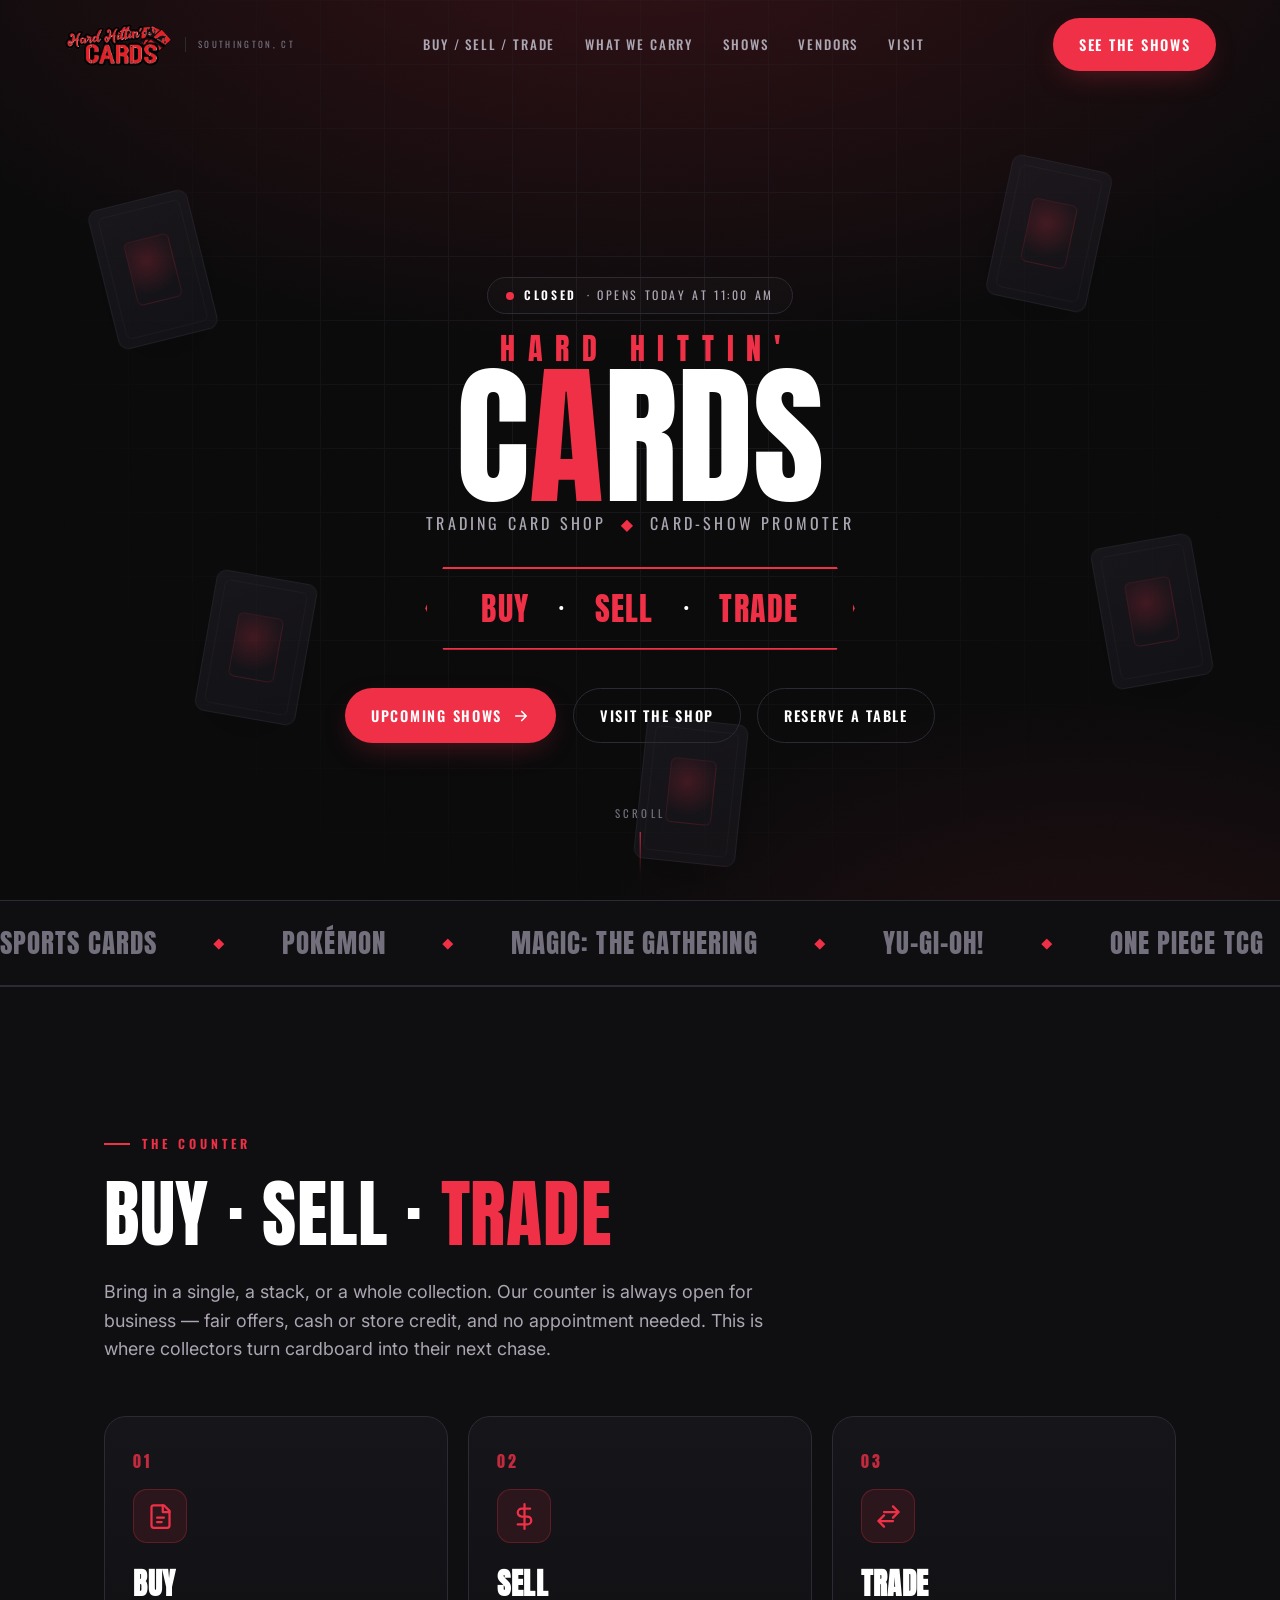
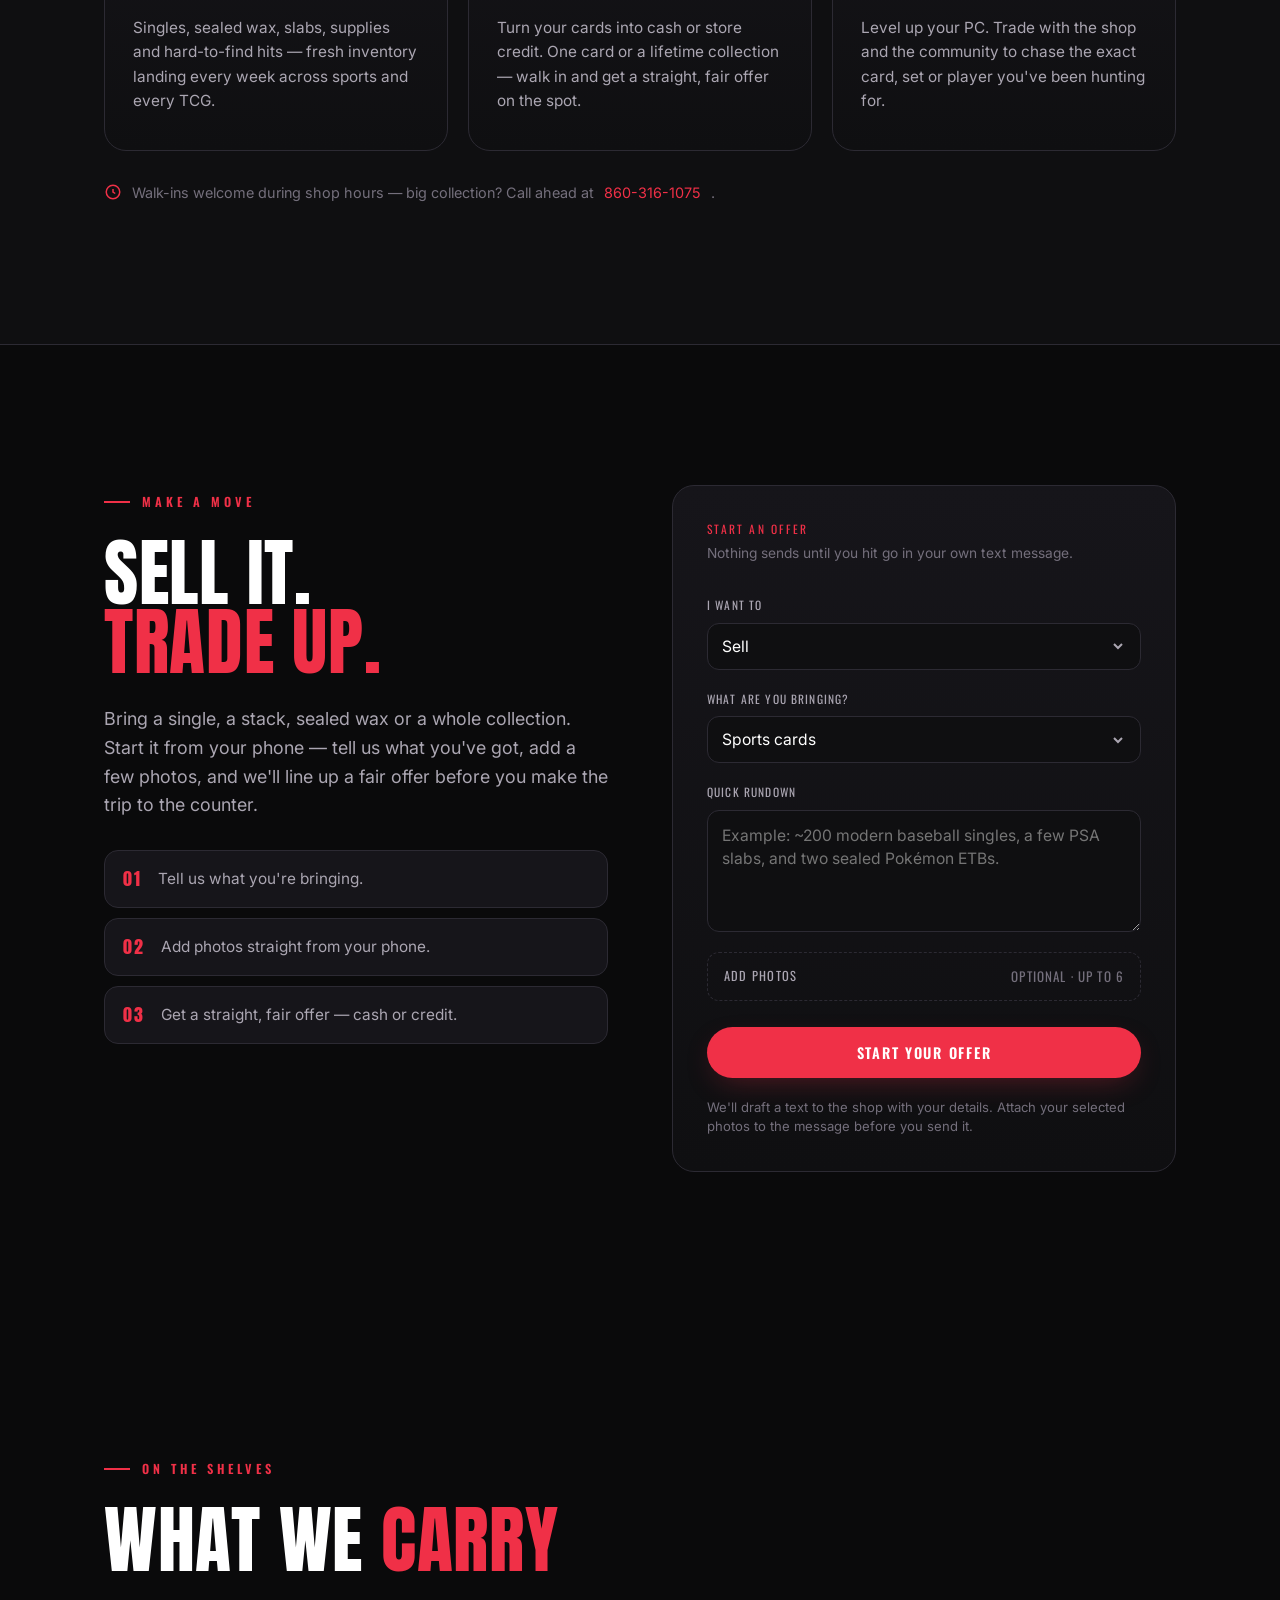
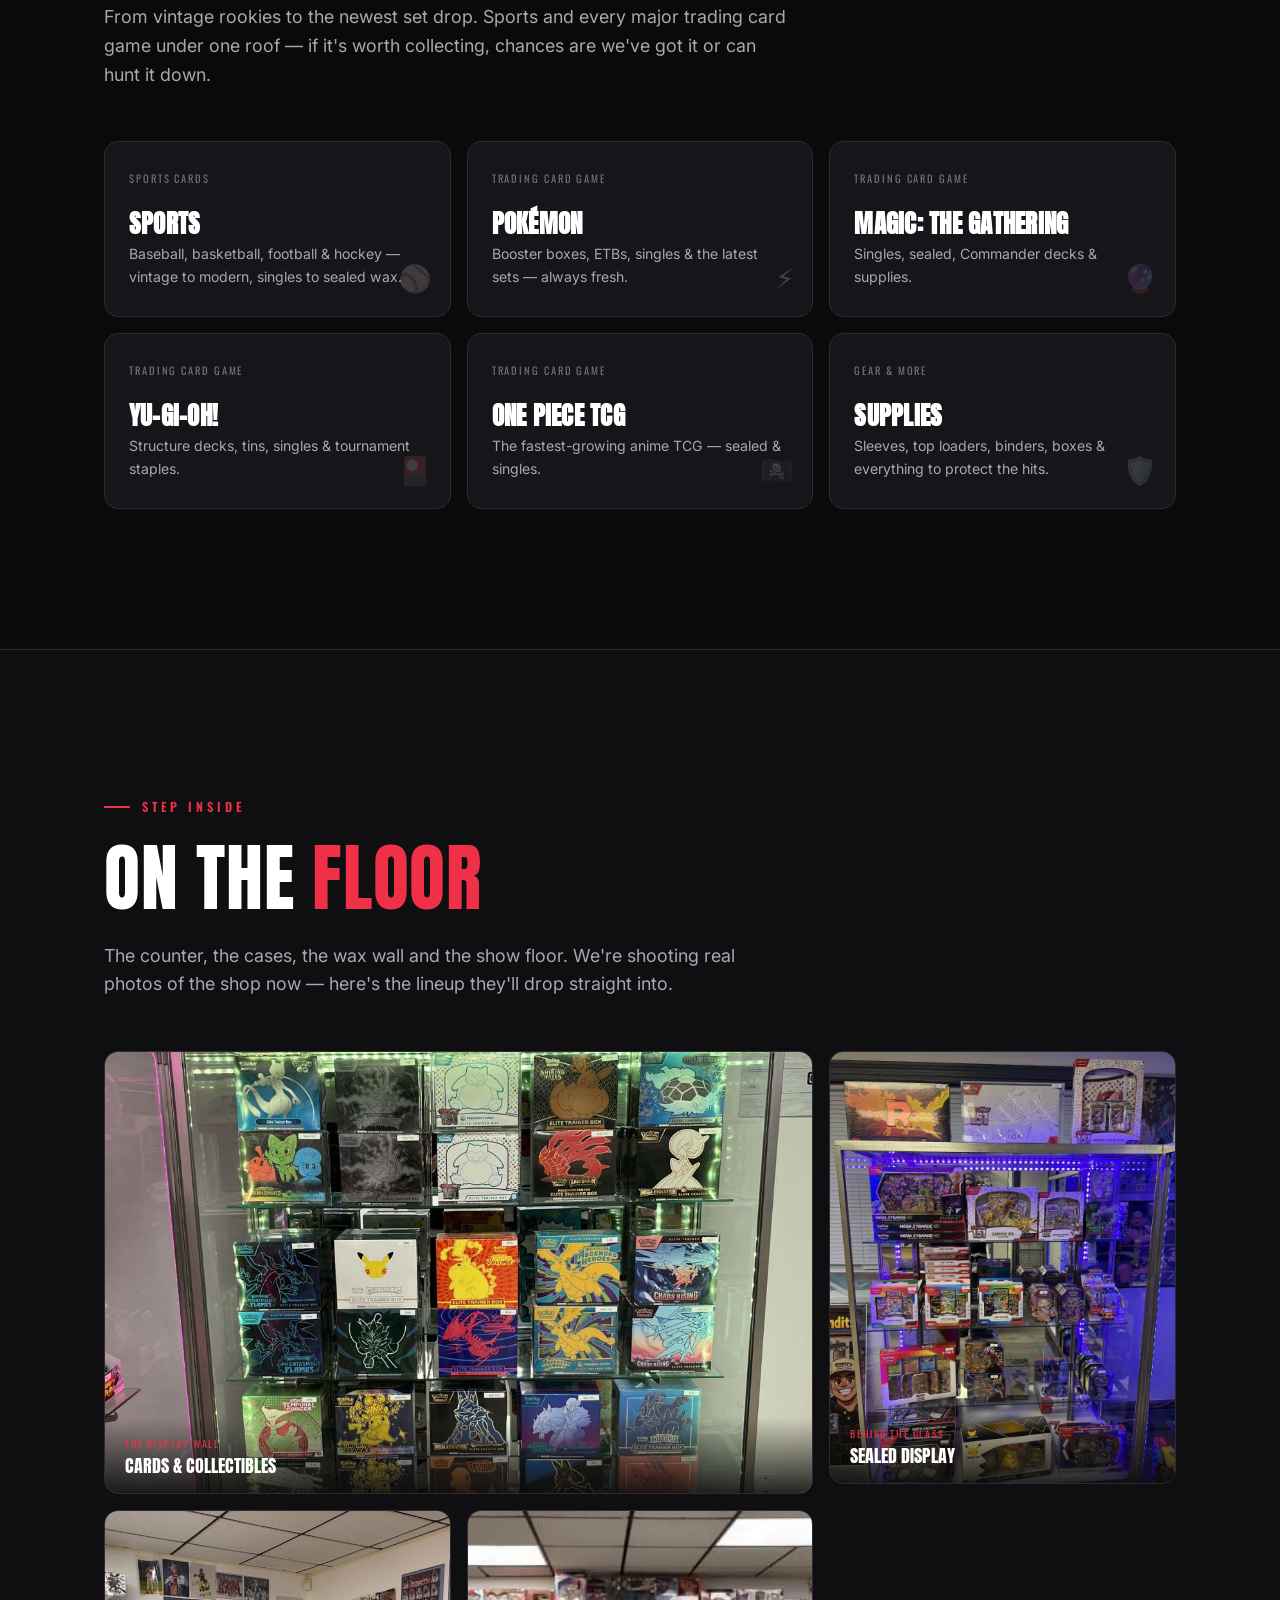
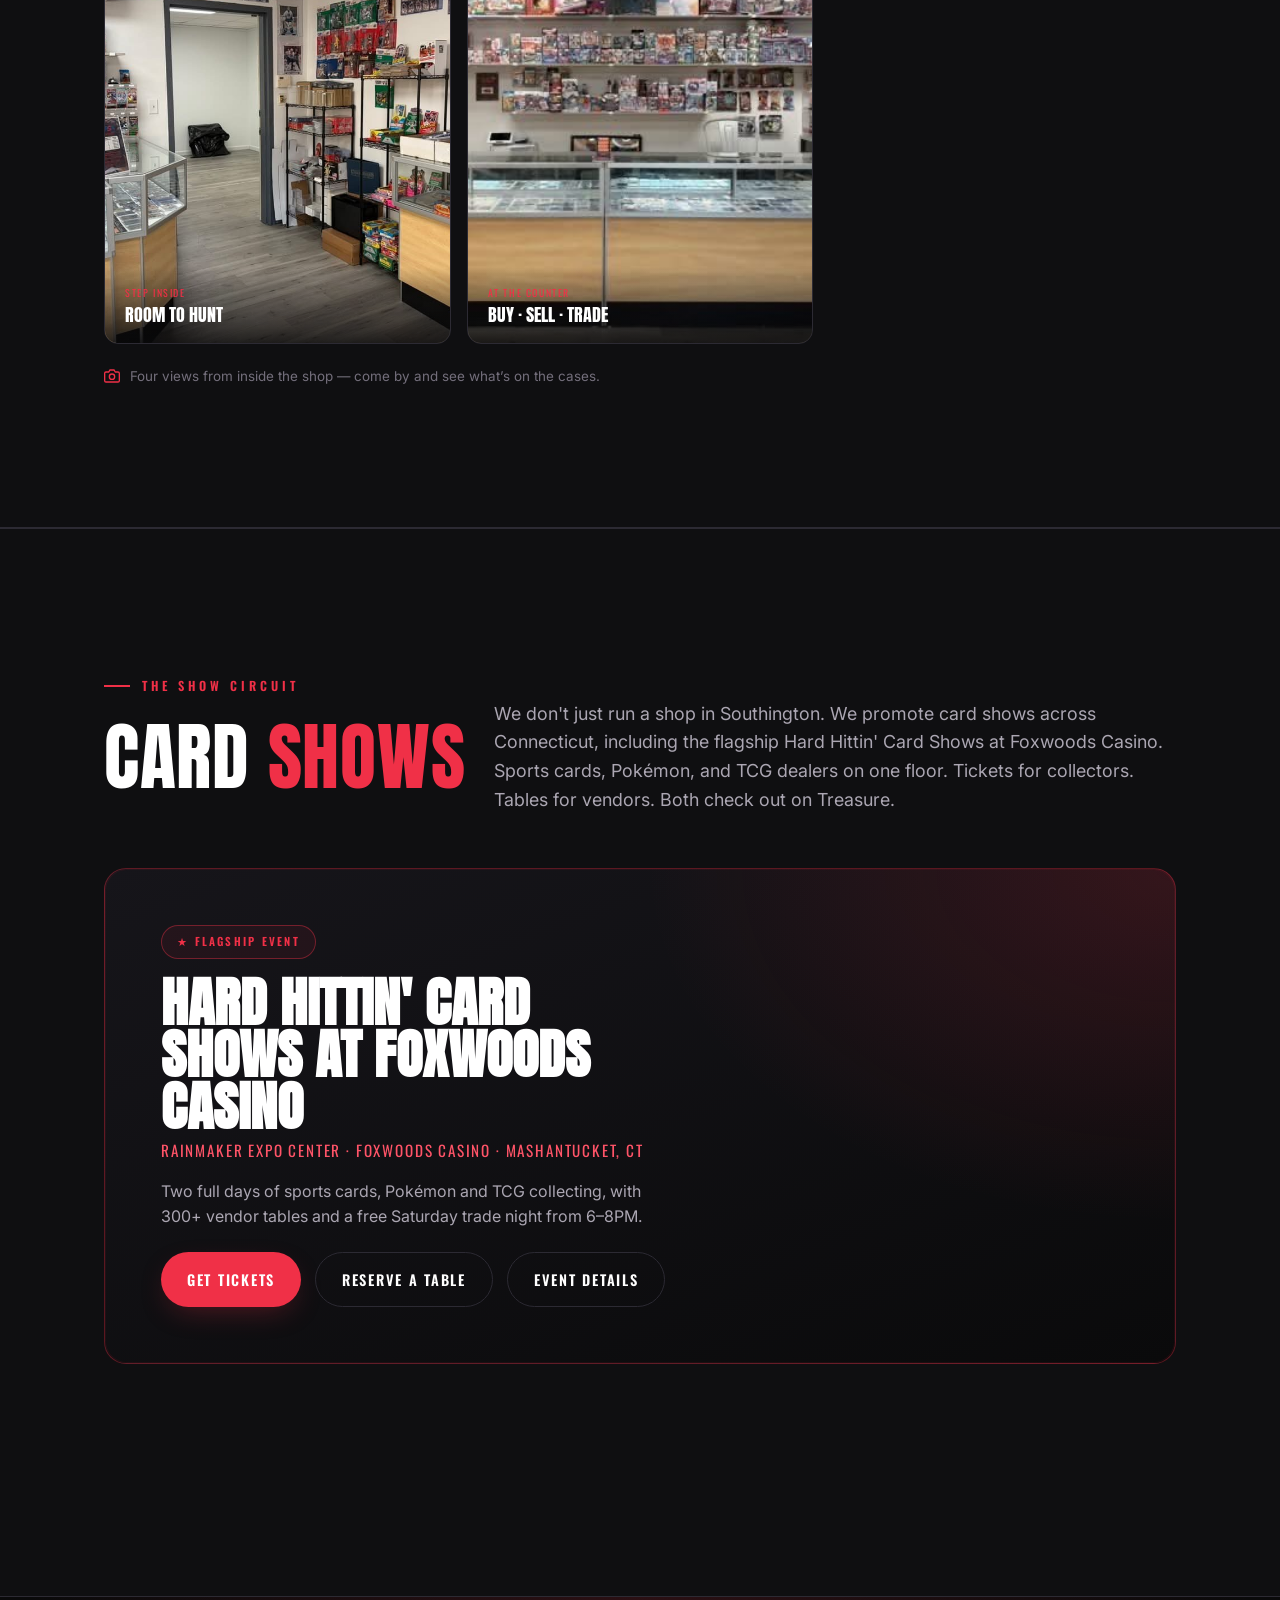
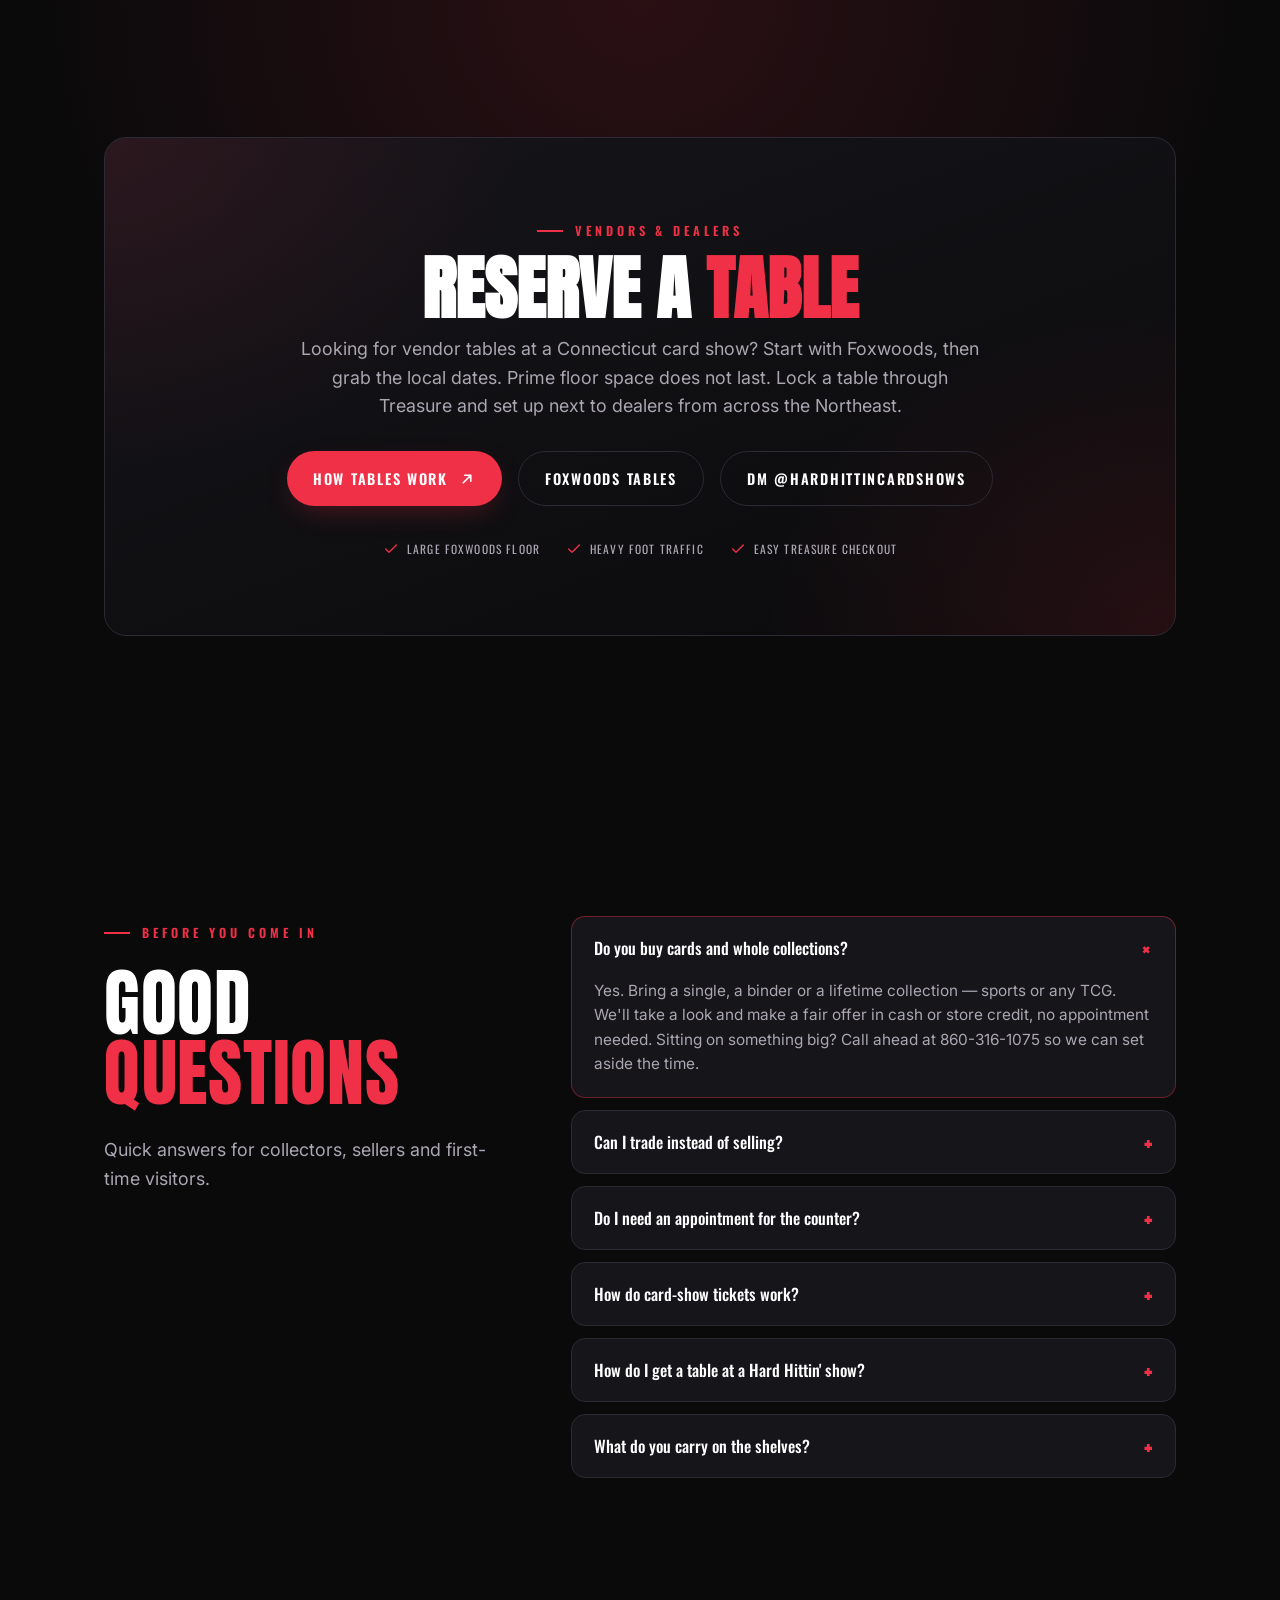
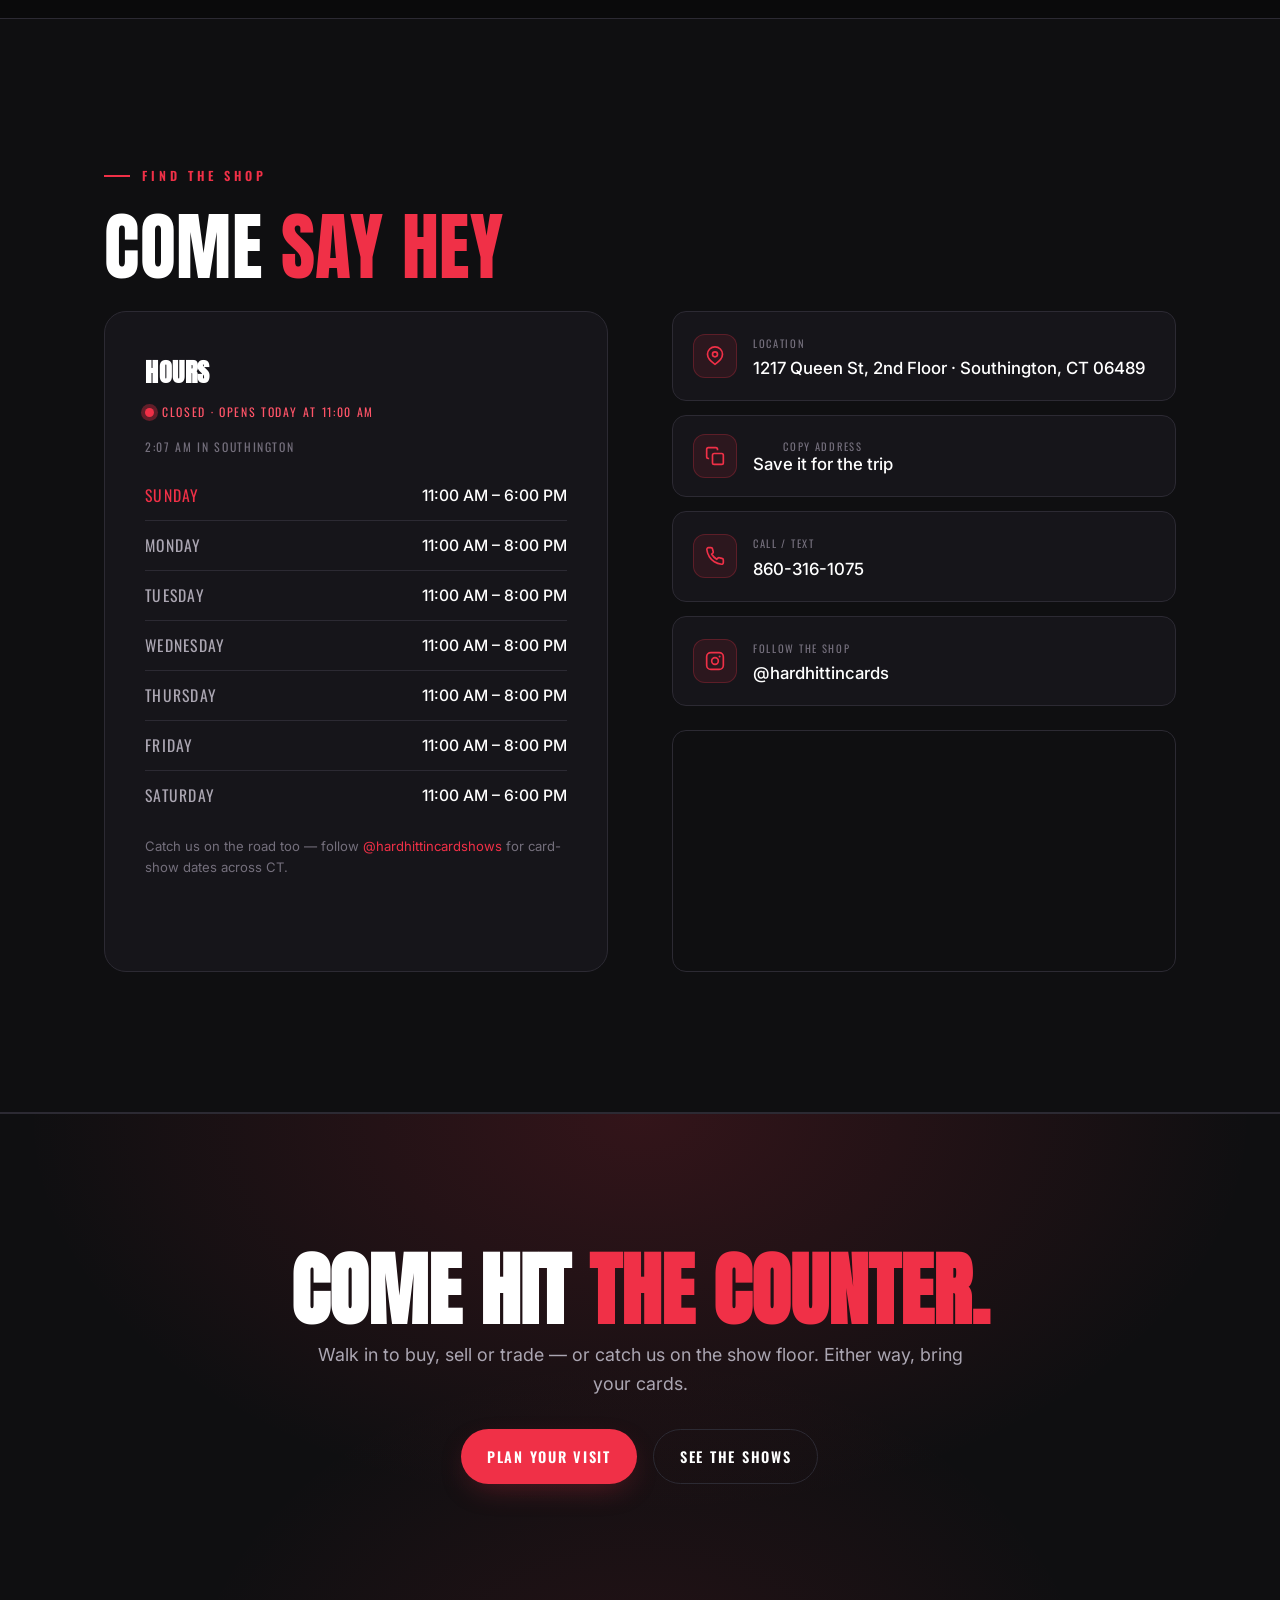
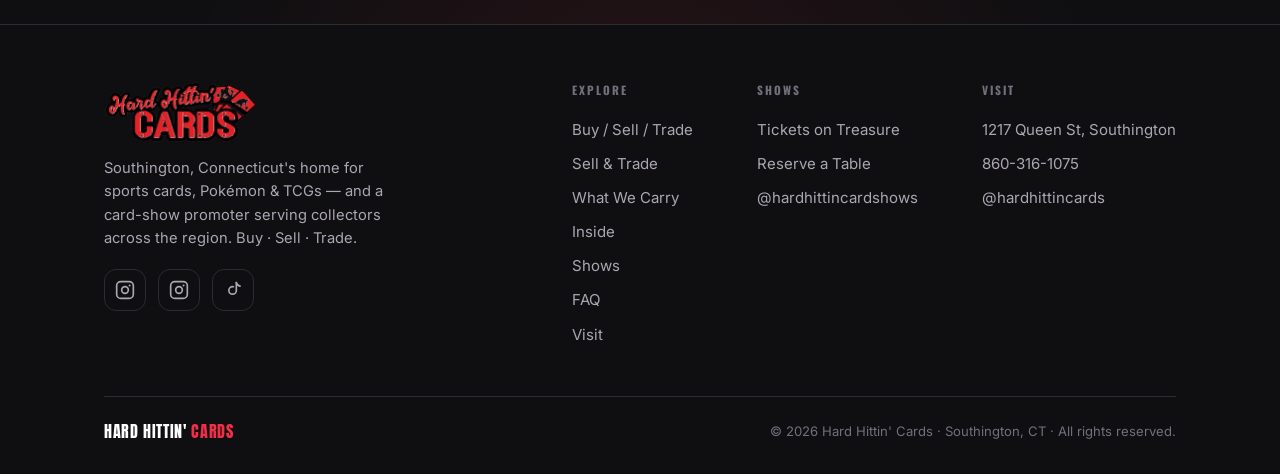
==== index.html @ 50748409 "Add VFW table contacts, TikTok links, and bump asset cache version Vendors book tables for the New B" ====
<!doctype html>
<html lang="en">
<head>
  <meta charset="UTF-8" />
  <meta name="viewport" content="width=device-width, initial-scale=1.0" />
  <script>document.documentElement.classList.add('js');</script>
  <title>Hard Hittin' Cards | Sports & TCG Shop + Card Shows | Southington, CT</title>
  <meta name="description" content="Southington card shop and Connecticut card-show promoter. Buy, sell, and trade sports cards, Pokémon, MTG, Yu-Gi-Oh! and One Piece. Foxwoods shows, vendor tables, and PSA drop-off." />
  <meta name="theme-color" content="#0A0A0B" />
  <meta name="robots" content="index,follow" />
  <link rel="icon" href="/favicon.ico" sizes="any" />
  <link rel="icon" type="image/png" sizes="32x32" href="/assets/img/icon-32.png" />
  <link rel="icon" type="image/png" sizes="16x16" href="/assets/img/icon-16.png" />
  <link rel="apple-touch-icon" sizes="180x180" href="/assets/img/icon-180.png" />
  <link rel="canonical" href="https://www.hardhittincardshop.com/" />

  <!-- Open Graph / social -->
  <meta property="og:type" content="website" />
  <meta property="og:site_name" content="Hard Hittin' Cards" />
  <meta property="og:title" content="Hard Hittin' Cards — Shop & Card Shows | Southington, CT" />
  <meta property="og:description" content="Buy, sell, trade. Host Connecticut card shows including Foxwoods. Reserve vendor tables on Treasure." />
  <meta property="og:url" content="https://www.hardhittincardshop.com/" />
  <meta property="og:locale" content="en_US" />
  <meta property="og:image" content="https://www.hardhittincardshop.com/og.jpg" />
  <meta property="og:image:type" content="image/jpeg" />
  <meta property="og:image:width" content="1200" />
  <meta property="og:image:height" content="630" />
  <meta property="og:image:alt" content="Hard Hittin' Cards — trading card shop and card shows in Southington, CT. Buy · Sell · Trade." />
  <meta name="twitter:card" content="summary_large_image" />
  <meta name="twitter:title" content="Hard Hittin' Cards — Shop & Card Shows | Southington, CT" />
  <meta name="twitter:description" content="Buy, sell, trade. Host Connecticut card shows including Foxwoods. Reserve vendor tables on Treasure." />
  <meta name="twitter:image" content="https://www.hardhittincardshop.com/og.jpg" />
  <meta name="twitter:image:alt" content="Hard Hittin' Cards — trading card shop and card shows in Southington, CT." />

  <!-- Fonts -->
  <link rel="preconnect" href="https://fonts.googleapis.com" />
  <link rel="preconnect" href="https://fonts.gstatic.com" crossorigin />
  <link href="https://fonts.googleapis.com/css2?family=Anton&family=Oswald:wght@400;500;600;700&family=Inter:wght@400;500;600&display=swap" rel="stylesheet" />

  <link rel="stylesheet" href="/assets/css/styles.css?v=20260906-shows" />

  <!-- Vercel Web Analytics -->
  <script>window.va = window.va || function() { (window.vaq = window.vaq || []).push(arguments); };</script>
  <script defer src="https://cdn.vercel-insights.com/v1/script.js"></script>

  <!-- Local business structured data -->
  <script type="application/ld+json">
{
  "@context": "https://schema.org",
  "@type": [
    "Store",
    "LocalBusiness"
  ],
  "@id": "https://www.hardhittincardshop.com/#business",
  "name": "Hard Hittin' Cards",
  "alternateName": [
    "Hard Hittin Cards",
    "Hard Hittin' Card Shows"
  ],
  "url": "https://www.hardhittincardshop.com/",
  "image": "https://www.hardhittincardshop.com/og.jpg",
  "logo": "https://www.hardhittincardshop.com/logo.png",
  "telephone": "+18603161075",
  "priceRange": "$$",
  "currenciesAccepted": "USD",
  "paymentAccepted": "Cash, Credit Card",
  "description": "Trading card shop and card-show promoter in Southington, CT. Buy, sell, and trade sports cards, Pokémon, Magic: The Gathering, Yu-Gi-Oh!, and One Piece. Host of Hard Hittin' Card Shows at Foxwoods and across Connecticut. PSA submissions accepted at the shop and at shows.",
  "address": {
    "@type": "PostalAddress",
    "streetAddress": "1217 Queen St, 2nd Floor",
    "addressLocality": "Southington",
    "addressRegion": "CT",
    "postalCode": "06489",
    "addressCountry": "US"
  },
  "geo": {
    "@type": "GeoCoordinates",
    "latitude": 41.596,
    "longitude": -72.878
  },
  "hasMap": "https://maps.google.com/?q=Hard+Hittin+Cards+1217+Queen+St+Southington+CT+06489",
  "openingHoursSpecification": [
    {
      "@type": "OpeningHoursSpecification",
      "dayOfWeek": [
        "Monday",
        "Tuesday",
        "Wednesday",
        "Thursday",
        "Friday"
      ],
      "opens": "11:00",
      "closes": "20:00"
    },
    {
      "@type": "OpeningHoursSpecification",
      "dayOfWeek": [
        "Saturday",
        "Sunday"
      ],
      "opens": "11:00",
      "closes": "18:00"
    }
  ],
  "sameAs": [
    "https://www.instagram.com/hardhittincards/",
    "https://www.instagram.com/hardhittincardshows/",
    "https://www.tiktok.com/@hardhittincards",
    "https://www.ontreasure.com/u/hardhittincardshows"
  ],
  "areaServed": [
    {
      "@type": "AdministrativeArea",
      "name": "Connecticut"
    },
    {
      "@type": "City",
      "name": "Southington"
    },
    {
      "@type": "City",
      "name": "Hartford"
    }
  ],
  "knowsAbout": [
    "Sports cards",
    "Pokémon TCG",
    "Magic: The Gathering",
    "Yu-Gi-Oh!",
    "One Piece TCG",
    "Card shows",
    "PSA grading submissions"
  ]
}
  </script>
</head>
<body>
  <div class="cursor-glow" aria-hidden="true"></div>
  <div class="sprog" id="sprog" aria-hidden="true"></div>
  <div class="grain" aria-hidden="true"></div>

  <!-- ===================== NAV ===================== -->
  <header class="nav" id="nav">
    <a class="brand" href="#top" aria-label="Hard Hittin' Cards home">
      <img class="brand-logo" src="/assets/img/logo.png" width="112" height="45" alt="Hard Hittin' Cards shop logo" />
      <span class="brand-tag">Southington, CT</span>
    </a>
    <nav class="nav-links" aria-label="Primary">
      <a href="#counter">Buy / Sell / Trade</a>
      <a href="#carry">What We Carry</a>
      <a href="/shows">Shows</a>
      <a href="/vendors">Vendors</a>
      <a href="#visit">Visit</a>
    </nav>
    <div class="nav-cta">
      <a class="btn btn--primary" href="/shows">See The Shows</a>
    </div>
  <button class="nav-toggle" id="navToggle" aria-label="Menu" aria-controls="navMenu" aria-expanded="false"><span></span></button>
  </header>

  <!-- Mobile menu -->
  <div class="nav-menu" id="navMenu" aria-label="Mobile navigation">
    <a href="#counter">Buy / Sell / Trade</a>
    <a href="#carry">What We Carry</a>
    <a href="/shows">Shows</a>
    <a href="/vendors">Vendors</a>
    <a href="#visit">Visit</a>
    <a class="btn btn--primary" href="/shows">See The Shows</a>
  </div>

  <main id="top">
    <!-- ===================== HERO ===================== -->
    <section class="hero" id="hero">
      <div class="hero-grid" aria-hidden="true"></div>
      <div class="hero-cards" id="heroCards" aria-hidden="true"></div>

      <div class="wrap hero-inner">
        <span class="hero-badge" id="heroBadge" data-open-badge data-reveal><span class="dot"></span> Southington, CT · Shop &amp; Card Shows</span>

        <h1 class="wordmark" data-reveal data-reveal-delay="1">
          <span class="top">HARD HITTIN'</span>
          <span class="name">C<span class="o">A</span>RDS</span>
        </h1>

        <p class="hero-tag" data-reveal data-reveal-delay="2">
          <span>Trading Card Shop</span><span class="sep">◆</span><span>Card-Show Promoter</span>
        </p>

        <div class="bst" data-reveal data-reveal-delay="3">
          <div class="bst-inner">
            <span>Buy</span><span class="d">•</span><span>Sell</span><span class="d">•</span><span>Trade</span>
          </div>
        </div>

        <div class="hero-actions" data-reveal data-reveal-delay="4">
          <a class="btn btn--primary" data-magnetic href="/shows">
            Upcoming Shows
            <svg viewBox="0 0 24 24" fill="none" stroke="currentColor" stroke-width="2.2" stroke-linecap="round" stroke-linejoin="round"><path d="M5 12h14M13 6l6 6-6 6"/></svg>
          </a>
          <a class="btn btn--ghost" href="#visit">Visit The Shop</a>
          <a class="btn btn--ghost" href="/vendors">Reserve a Table</a>
        </div>
      </div>

      <div class="scroll-cue" aria-hidden="true"><span>Scroll</span><span class="bar"></span></div>
    </section>

    <!-- ===================== MARQUEE ===================== -->
    <div class="marquee" aria-hidden="true">
      <div class="marquee-track" id="marquee">
        <span>Sports Cards</span><span>Pokémon</span><span>Magic: The Gathering</span><span>Yu-Gi-Oh!</span><span>One Piece TCG</span><span>Buy · Sell · Trade</span><span>Card Shows</span>
      </div>
    </div>

    <!-- ===================== BUY / SELL / TRADE COUNTER ===================== -->
    <section class="section counter" id="counter">
      <div class="wrap">
        <span class="eyebrow" data-reveal>The Counter</span>
        <h2 class="h-sec" data-reveal>Buy · Sell · <span class="g">Trade</span></h2>
        <p class="lead" data-reveal>Bring in a single, a stack, or a whole collection. Our counter is always open for business — fair offers, cash or store credit, and no appointment needed. This is where collectors turn cardboard into their next chase.</p>

        <div class="pillars">
          <article class="pillar" data-reveal data-reveal-delay="1">
            <span class="num">01</span>
            <div class="ico"><svg viewBox="0 0 24 24" fill="none" stroke="currentColor" stroke-width="2" stroke-linecap="round" stroke-linejoin="round"><path d="M6 2h9l5 5v13a2 2 0 0 1-2 2H6a2 2 0 0 1-2-2V4a2 2 0 0 1 2-2z"/><path d="M14 2v6h6M9 13h6M9 17h4"/></svg></div>
            <h3>Buy</h3>
            <p>Singles, sealed wax, slabs, supplies and hard-to-find hits — fresh inventory landing every week across sports and every TCG.</p>
          </article>
          <article class="pillar" data-reveal data-reveal-delay="2">
            <span class="num">02</span>
            <div class="ico"><svg viewBox="0 0 24 24" fill="none" stroke="currentColor" stroke-width="2" stroke-linecap="round" stroke-linejoin="round"><path d="M12 1v22M17 5H9.5a3.5 3.5 0 0 0 0 7h5a3.5 3.5 0 0 1 0 7H6"/></svg></div>
            <h3>Sell</h3>
            <p>Turn your cards into cash or store credit. One card or a lifetime collection — walk in and get a straight, fair offer on the spot.</p>
          </article>
          <article class="pillar" data-reveal data-reveal-delay="3">
            <span class="num">03</span>
            <div class="ico"><svg viewBox="0 0 24 24" fill="none" stroke="currentColor" stroke-width="2" stroke-linecap="round" stroke-linejoin="round"><path d="M16 3l5 5-5 5M21 8H8M8 21l-5-5 5-5M3 16h13"/></svg></div>
            <h3>Trade</h3>
            <p>Level up your PC. Trade with the shop and the community to chase the exact card, set or player you've been hunting for.</p>
          </article>
        </div>

        <p class="counter-note" data-reveal>
          <svg viewBox="0 0 24 24" fill="none" stroke="currentColor" stroke-width="2"><circle cx="12" cy="12" r="9"/><path d="M12 8v4l3 2"/></svg>
          Walk-ins welcome during shop hours — big collection? Call ahead at <a href="tel:+18603161075" style="color:var(--red)">860-316-1075</a>.
        </p>
      </div>
    </section>

    <!-- ===================== MAKE A MOVE / SELL · TRADE ===================== -->
    <section class="section trade-sec" id="trade">
      <div class="wrap trade-grid">
        <div class="trade-copy">
          <span class="eyebrow" data-reveal>Make A Move</span>
          <h2 class="h-sec" data-reveal>Sell It.<br /><span class="g">Trade Up.</span></h2>
          <p class="lead" data-reveal>Bring a single, a stack, sealed wax or a whole collection. Start it from your phone — tell us what you've got, add a few photos, and we'll line up a fair offer before you make the trip to the counter.</p>
          <div class="trade-steps" data-reveal data-reveal-delay="1">
            <div><span>01</span><p>Tell us what you're bringing.</p></div>
            <div><span>02</span><p>Add photos straight from your phone.</p></div>
            <div><span>03</span><p>Get a straight, fair offer — cash or credit.</p></div>
          </div>
        </div>
        <form class="offer-form" id="offerForm" data-reveal data-reveal-delay="1">
          <div class="offer-form-head">
            <p class="form-kicker">Start an offer</p>
            <p>Nothing sends until you hit go in your own text message.</p>
          </div>
          <label for="offerType">I want to</label>
          <select id="offerType" name="offerType" required>
            <option value="sell">Sell</option>
            <option value="trade">Trade</option>
            <option value="sell or trade">Sell or trade</option>
          </select>
          <label for="offerCategory">What are you bringing?</label>
          <select id="offerCategory" name="offerCategory" required>
            <option value="Sports cards">Sports cards</option>
            <option value="Pokémon / TCG singles">Pokémon / TCG singles</option>
            <option value="Sealed wax or product">Sealed wax or product</option>
            <option value="Graded slabs">Graded slabs</option>
            <option value="A mixed collection">A mixed collection</option>
          </select>
          <label for="offerDetails">Quick rundown</label>
          <textarea id="offerDetails" name="offerDetails" rows="4" placeholder="Example: ~200 modern baseball singles, a few PSA slabs, and two sealed Pokémon ETBs."></textarea>
          <label class="file-picker" for="offerPhotos"><span>Add photos</span><span id="offerPhotoCount">Optional · up to 6</span></label>
          <input id="offerPhotos" name="offerPhotos" type="file" accept="image/*" multiple />
          <button class="btn btn--primary btn--block" type="submit">Start Your Offer</button>
          <p class="form-note" id="offerStatus" role="status">We'll draft a text to the shop with your details. Attach your selected photos to the message before you send it.</p>
        </form>
      </div>
    </section>

    <!-- ===================== WHAT WE CARRY ===================== -->
    <section class="section" id="carry">
      <div class="wrap">
        <span class="eyebrow" data-reveal>On The Shelves</span>
        <h2 class="h-sec" data-reveal>What We <span class="g">Carry</span></h2>
        <p class="lead" data-reveal>From vintage rookies to the newest set drop. Sports and every major trading card game under one roof — if it's worth collecting, chances are we've got it or can hunt it down.</p>

        <div class="carry" id="carryGrid">
          <!-- Static fallback; enhanced/overwritten by JS. Edit content in assets/js/main.js -->
          <article class="cat" data-reveal data-reveal-delay="1"><div class="glow" style="background:#F03047"></div><span class="tag">Sports Cards</span><div><h4>Sports</h4><p>Baseball, basketball, football &amp; hockey — vintage to modern.</p></div><span class="chip-suit">⚾</span></article>
          <article class="cat" data-reveal data-reveal-delay="2"><div class="glow" style="background:#F4B41A"></div><span class="tag">Trading Card Game</span><div><h4>Pokémon</h4><p>Booster boxes, ETBs, singles &amp; the latest sets.</p></div><span class="chip-suit">⚡</span></article>
          <article class="cat" data-reveal data-reveal-delay="3"><div class="glow" style="background:#7A4DD0"></div><span class="tag">Trading Card Game</span><div><h4>Magic: The Gathering</h4><p>Singles, sealed, Commander decks &amp; supplies.</p></div><span class="chip-suit">🔮</span></article>
          <article class="cat" data-reveal data-reveal-delay="1"><div class="glow" style="background:#2E86C0"></div><span class="tag">Trading Card Game</span><div><h4>Yu-Gi-Oh!</h4><p>Structure decks, tins, singles &amp; staples.</p></div><span class="chip-suit">🎴</span></article>
          <article class="cat" data-reveal data-reveal-delay="2"><div class="glow" style="background:#C0392B"></div><span class="tag">Trading Card Game</span><div><h4>One Piece TCG</h4><p>The fastest-growing anime TCG — sealed &amp; singles.</p></div><span class="chip-suit">🏴‍☠️</span></article>
          <article class="cat" data-reveal data-reveal-delay="3"><div class="glow" style="background:#35D07F"></div><span class="tag">Gear &amp; More</span><div><h4>Supplies</h4><p>Sleeves, top loaders, binders &amp; boxes.</p></div><span class="chip-suit">🛡️</span></article>
        </div>
      </div>
    </section>

    <!-- ===================== INSIDE / ON THE FLOOR ===================== -->
    <section class="section inside" id="inside">
      <div class="wrap">
        <span class="eyebrow" data-reveal>Step Inside</span>
        <h2 class="h-sec" data-reveal>On The <span class="g">Floor</span></h2>
        <p class="lead" data-reveal>The counter, the cases, the wax wall and the show floor. We're shooting real photos of the shop now — here's the lineup they'll drop straight into.</p>

        <!-- Real shop photos are configured in the FLOOR array in assets/js/main.js. -->
        <div class="floor" id="floorGrid" data-reveal></div>

        <p class="floor-note" data-reveal>
          <svg viewBox="0 0 24 24" fill="none" stroke="currentColor" stroke-width="2"><path d="M23 19a2 2 0 0 1-2 2H3a2 2 0 0 1-2-2V8a2 2 0 0 1 2-2h4l2-3h6l2 3h4a2 2 0 0 1 2 2z"/><circle cx="12" cy="13" r="4"/></svg>
          Four views from inside the shop — come by and see what’s on the cases.
        </p>
      </div>
    </section>

    <!-- ===================== SHOWS / CALENDAR ===================== -->
    <section class="section shows" id="shows">
      <div class="wrap">
        <div class="shows-head">
          <div>
            <span class="eyebrow gold" data-reveal>The Show Circuit</span>
            <h2 class="h-sec" data-reveal>Card <span class="gold">Shows</span></h2>
          </div>
          <p class="lead" data-reveal style="margin-bottom:6px">We don't just run a shop in Southington. We promote card shows across Connecticut, including the flagship Hard Hittin' Card Shows at Foxwoods Casino. Sports cards, Pokémon, and TCG dealers on one floor. Tickets for collectors. Tables for vendors. Both check out on Treasure.</p>
        </div>

        <!-- Flagship (featured) show renders here -->
        <div class="flagship" id="flagship" data-reveal>
          <!-- Fallback content; overwritten by JS. Edit shows in assets/js/main.js -->
          <div class="flag-copy-wrap">
            <span class="flag-badge">★ Flagship Event</span>
          <h3>Hard Hittin' Card Shows at FOXWOODS CASINO</h3>
          <div class="flag-where">Rainmaker Expo Center · Foxwoods Casino · Mashantucket, CT</div>
          <p class="flag-copy">Two full days of sports cards, Pokémon and TCG collecting, with 300+ vendor tables and a free Saturday trade night from 6–8PM.</p>
            <div class="flag-actions">
            <a class="btn btn--gold" href="https://www.ontreasure.com/events/hard-hittin-card-shows-at-foxwoods-casino-10172026" target="_blank" rel="noopener">Get tickets</a>
            <a class="btn btn--ghost" href="https://www.ontreasure.com/events/hard-hittin-card-shows-at-foxwoods-casino-10172026" target="_blank" rel="noopener">Reserve a table</a>
            <a class="btn btn--ghost" href="/shows/foxwoods/october-17-18-2026">Event details</a>
            </div>
          </div>
          <div class="flag-visual" aria-hidden="true"></div>
        </div>

        <!-- Rest of the calendar -->
        <div class="cal" id="calGrid"></div>

        <p class="cal-note" data-reveal><a href="/shows">Full show calendar</a> · Event details and ticketing are handled on <a href="https://www.ontreasure.com/u/hardhittincardshows" target="_blank" rel="noopener">Treasure (ontreasure.com)</a> — follow <a href="https://www.instagram.com/hardhittincardshows/" target="_blank" rel="noopener">@hardhittincardshows</a> for date drops, table releases &amp; on-site giveaways.</p>
      </div>
    </section>

    <!-- ===================== RESERVE A TABLE ===================== -->
    <section class="section reserve">
      <div class="wrap">
        <div class="reserve-card" data-reveal>
          <span class="eyebrow gold">Vendors &amp; Dealers</span>
          <h2>Reserve A <span class="gold">Table</span></h2>
          <p class="lead">Looking for vendor tables at a Connecticut card show? Start with Foxwoods, then grab the local dates. Prime floor space does not last. Lock a table through Treasure and set up next to dealers from across the Northeast.</p>
          <div class="reserve-actions">
            <a class="btn btn--gold" href="/vendors">
              How tables work
              <svg viewBox="0 0 24 24" fill="none" stroke="currentColor" stroke-width="2.2" stroke-linecap="round" stroke-linejoin="round"><path d="M7 17 17 7M9 7h8v8"/></svg>
            </a>
            <a class="btn btn--ghost" href="https://www.ontreasure.com/events/hard-hittin-card-shows-at-foxwoods-casino-10172026" target="_blank" rel="noopener">Foxwoods tables</a>
            <a class="btn btn--ghost" href="https://www.instagram.com/hardhittincardshows/" target="_blank" rel="noopener">DM @hardhittincardshows</a>
          </div>
          <ul class="reserve-feats">
            <li><svg viewBox="0 0 24 24" fill="none" stroke="currentColor" stroke-width="2" stroke-linecap="round" stroke-linejoin="round"><path d="M20 6 9 17l-5-5"/></svg>Large Foxwoods floor</li>
            <li><svg viewBox="0 0 24 24" fill="none" stroke="currentColor" stroke-width="2" stroke-linecap="round" stroke-linejoin="round"><path d="M20 6 9 17l-5-5"/></svg>Heavy foot traffic</li>
            <li><svg viewBox="0 0 24 24" fill="none" stroke="currentColor" stroke-width="2" stroke-linecap="round" stroke-linejoin="round"><path d="M20 6 9 17l-5-5"/></svg>Easy Treasure checkout</li>
          </ul>
        </div>
      </div>
    </section>

    <!-- ===================== FAQ ===================== -->
    <section class="section faq-sec" id="faq">
      <div class="wrap faq-grid">
        <div>
          <span class="eyebrow" data-reveal>Before You Come In</span>
          <h2 class="h-sec" data-reveal>Good <span class="g">Questions</span></h2>
          <p class="lead" data-reveal>Quick answers for collectors, sellers and first-time visitors.</p>
        </div>
        <div class="faq-list" data-reveal data-reveal-delay="1">
          <details open>
            <summary>Do you buy cards and whole collections?</summary>
            <p>Yes. Bring a single, a binder or a lifetime collection — sports or any TCG. We'll take a look and make a fair offer in cash or store credit, no appointment needed. Sitting on something big? Call ahead at 860-316-1075 so we can set aside the time.</p>
          </details>
          <details>
            <summary>Can I trade instead of selling?</summary>
            <p>Absolutely. Use the offer starter above to tell us what you have and what you're chasing, then bring it to the counter. We trade with the shop and the community to help you track down the exact card, set or player you're after.</p>
          </details>
          <details>
            <summary>Do I need an appointment for the counter?</summary>
            <p>Nope — walk-ins are welcome any time during shop hours. Appointments only help for very large collections so we can give you our full attention.</p>
          </details>
          <details>
            <summary>How do card-show tickets work?</summary>
            <p>All show tickets and full vendor details are handled on Treasure (ontreasure.com). Each show on our calendar links straight to its Treasure page — grab tickets there, and follow @hardhittincardshows for date drops.</p>
          </details>
          <details>
            <summary>How do I get a table at a Hard Hittin' show?</summary>
            <p>Reserve your table through Treasure from the show page. Prime Foxwoods floor space sells first. Questions before you book: DM @hardhittincardshows or call the shop at 860-316-1075.</p>
          </details>
          <details>
            <summary>What do you carry on the shelves?</summary>
            <p>Sports cards plus every major trading card game — Pokémon, Magic, Yu-Gi-Oh! and One Piece — from vintage rookies to the newest set drop, singles to sealed wax, plus all the supplies to protect the hits.</p>
          </details>
        </div>
      </div>
    </section>

    <!-- ===================== VISIT ===================== -->
    <section class="section visit" id="visit">
      <div class="wrap">
        <span class="eyebrow" data-reveal>Find The Shop</span>
        <h2 class="h-sec" data-reveal>Come <span class="g">Say Hey</span></h2>

        <div class="visit-grid">
          <div class="hours-card" data-reveal>
            <h3>Hours</h3>
            <div class="hours-status closed" id="hoursStatus"><span class="dot"></span>Checking hours…</div>
            <p class="clock" id="clock"></p>
            <div class="day-meter" id="dayMeter" hidden><span></span></div>
            <ul class="hours-list" id="hoursList">
              <!-- Static fallback; enhanced/overwritten by JS. Edit content in assets/js/main.js -->
              <li><span class="d">Sunday</span><span class="t">11:00 AM – 6:00 PM</span></li>
              <li><span class="d">Monday</span><span class="t">11:00 AM – 8:00 PM</span></li>
              <li><span class="d">Tuesday</span><span class="t">11:00 AM – 8:00 PM</span></li>
              <li><span class="d">Wednesday</span><span class="t">11:00 AM – 8:00 PM</span></li>
              <li><span class="d">Thursday</span><span class="t">11:00 AM – 8:00 PM</span></li>
              <li><span class="d">Friday</span><span class="t">11:00 AM – 8:00 PM</span></li>
              <li><span class="d">Saturday</span><span class="t">11:00 AM – 6:00 PM</span></li>
            </ul>
            <p class="hours-note">Catch us on the road too — follow <a href="https://www.instagram.com/hardhittincardshows/" target="_blank" rel="noopener">@hardhittincardshows</a> for card-show dates across CT.</p>
          </div>

          <div class="contact-block" data-reveal data-reveal-delay="1">
            <a class="contact-row" href="https://maps.google.com/?q=Hard+Hittin+Cards+1217+Queen+St+Southington+CT+06489" target="_blank" rel="noopener">
              <span class="ci"><svg viewBox="0 0 24 24" fill="none" stroke="currentColor" stroke-width="2"><path d="M21 10c0 6-9 12-9 12s-9-6-9-12a9 9 0 0 1 18 0z"/><circle cx="12" cy="10" r="3"/></svg></span>
              <span><span class="cl">Location</span><br /><span class="cv">1217 Queen St, 2nd Floor · Southington, CT 06489</span></span>
            </a>
            <button class="contact-row" type="button" data-copy="1217 Queen St, 2nd Floor, Southington, CT 06489">
              <span class="ci"><svg viewBox="0 0 24 24" fill="none" stroke="currentColor" stroke-width="2"><rect x="9" y="9" width="13" height="13" rx="2"/><path d="M5 15H4a2 2 0 0 1-2-2V4a2 2 0 0 1 2-2h9a2 2 0 0 1 2 2v1"/></svg></span>
              <span><span class="cl">Copy Address</span><br /><span class="cv">Save it for the trip</span></span>
            </button>
            <a class="contact-row" href="tel:+18603161075">
              <span class="ci"><svg viewBox="0 0 24 24" fill="none" stroke="currentColor" stroke-width="2"><path d="M22 16.9v3a2 2 0 0 1-2.2 2 19.8 19.8 0 0 1-8.6-3 19.5 19.5 0 0 1-6-6 19.8 19.8 0 0 1-3-8.7A2 2 0 0 1 4.1 2h3a2 2 0 0 1 2 1.7c.13.96.36 1.9.7 2.8a2 2 0 0 1-.45 2.1L8.1 9.9a16 16 0 0 0 6 6l1.3-1.3a2 2 0 0 1 2.1-.45c.9.34 1.84.57 2.8.7a2 2 0 0 1 1.7 2z"/></svg></span>
              <span><span class="cl">Call / Text</span><br /><span class="cv">860-316-1075</span></span>
            </a>
            <a class="contact-row" href="https://www.instagram.com/hardhittincards/" target="_blank" rel="noopener">
              <span class="ci"><svg viewBox="0 0 24 24" fill="none" stroke="currentColor" stroke-width="2"><rect x="2" y="2" width="20" height="20" rx="5"/><circle cx="12" cy="12" r="4"/><circle cx="17.5" cy="6.5" r="1.2" fill="currentColor" stroke="none"/></svg></span>
              <span><span class="cl">Follow The Shop</span><br /><span class="cv">@hardhittincards</span></span>
            </a>
            <div class="map-embed">
              <iframe
                title="Map to Hard Hittin' Cards, Southington CT"
                loading="lazy"
                referrerpolicy="no-referrer-when-downgrade"
                src="https://maps.google.com/maps?q=1217%20Queen%20St%2C%20Southington%2C%20CT%2006489&t=&z=15&ie=UTF8&iwloc=&output=embed"></iframe>
            </div>
          </div>
        </div>
      </div>
    </section>

    <!-- ===================== CLOSING CTA ===================== -->
    <section class="section cta-band" data-reveal>
      <div class="wrap">
        <h2>Come Hit <span class="g">The Counter.</span></h2>
        <p class="lead">Walk in to buy, sell or trade — or catch us on the show floor. Either way, bring your cards.</p>
        <div class="cta-actions">
          <a class="btn btn--primary" data-magnetic href="#visit">Plan Your Visit</a>
          <a class="btn btn--ghost" href="/shows">See The Shows</a>
        </div>
      </div>
    </section>
  </main>

  <!-- ===================== FOOTER ===================== -->
  <footer class="footer">
    <div class="wrap">
      <div class="footer-top">
        <div class="footer-brand">
          <a class="brand" href="/" aria-label="Hard Hittin' Cards">
            <img class="brand-logo" src="/assets/img/logo.png" width="188" height="76" alt="Hard Hittin' Cards shop logo" />
          </a>
          <p>Southington, Connecticut's home for sports cards, Pokémon &amp; TCGs — and a card-show promoter serving collectors across the region. Buy · Sell · Trade.</p>
          <div class="footer-socials">
            <a href="https://www.instagram.com/hardhittincards/" target="_blank" rel="noopener" aria-label="Shop Instagram @hardhittincards">
              <svg viewBox="0 0 24 24" fill="none" stroke="currentColor" stroke-width="2"><rect x="2" y="2" width="20" height="20" rx="5"/><circle cx="12" cy="12" r="4"/><circle cx="17.5" cy="6.5" r="1.2" fill="currentColor" stroke="none"/></svg>
            </a>
            <a href="https://www.instagram.com/hardhittincardshows/" target="_blank" rel="noopener" aria-label="Shows Instagram @hardhittincardshows">
              <svg viewBox="0 0 24 24" fill="none" stroke="currentColor" stroke-width="2"><rect x="2" y="2" width="20" height="20" rx="5"/><circle cx="12" cy="12" r="4"/><circle cx="17.5" cy="6.5" r="1.2" fill="currentColor" stroke="none"/></svg>
            </a>
            <a href="https://www.tiktok.com/@hardhittincards" target="_blank" rel="noopener" aria-label="TikTok @hardhittincards">
              <svg viewBox="0 0 24 24" fill="none" stroke="currentColor" stroke-width="2" stroke-linecap="round" stroke-linejoin="round"><path d="M16 3v9.5a4.5 4.5 0 1 1-4.5-4.5c.34 0 .67.04 1 .11"/><path d="M16 3c.5 2.5 2 4 4.5 4.3"/></svg>
            </a>
          </div>
        </div>
        <div class="footer-cols">
          <div class="footer-col">
            <h5>Explore</h5>
            <a href="#counter">Buy / Sell / Trade</a>
            <a href="#trade">Sell &amp; Trade</a>
            <a href="#carry">What We Carry</a>
            <a href="#inside">Inside</a>
            <a href="#shows">Shows</a>
            <a href="#faq">FAQ</a>
            <a href="#visit">Visit</a>
          </div>
          <div class="footer-col">
            <h5>Shows</h5>
            <a href="https://www.ontreasure.com/u/hardhittincardshows" target="_blank" rel="noopener">Tickets on Treasure</a>
            <a href="https://www.ontreasure.com/u/hardhittincardshows" target="_blank" rel="noopener">Reserve a Table</a>
            <a href="https://www.instagram.com/hardhittincardshows/" target="_blank" rel="noopener">@hardhittincardshows</a>
          </div>
          <div class="footer-col">
            <h5>Visit</h5>
            <a href="https://maps.google.com/?q=Hard+Hittin+Cards+1217+Queen+St+Southington+CT+06489" target="_blank" rel="noopener">1217 Queen St, Southington</a>
            <a href="tel:+18603161075">860-316-1075</a>
            <a href="https://www.instagram.com/hardhittincards/" target="_blank" rel="noopener">@hardhittincards</a>
          </div>
        </div>
      </div>
      <div class="footer-bottom">
        <span class="site">HARD HITTIN'<span class="g"> CARDS</span></span>
        <span>© <span id="year">2026</span> Hard Hittin' Cards · Southington, CT · All rights reserved.</span>
      </div>
    </div>
  </footer>

  <!-- Mobile quick-action dock -->
  <nav class="dock" aria-label="Quick actions">
    <a href="tel:+18603161075">
      <svg viewBox="0 0 24 24" fill="none" stroke="currentColor" stroke-width="1.75"><path d="M22 16.9v3a2 2 0 0 1-2.2 2 19.8 19.8 0 0 1-8.6-3 19.5 19.5 0 0 1-6-6 19.8 19.8 0 0 1-3-8.7A2 2 0 0 1 4.1 2h3a2 2 0 0 1 2 1.7c.13.96.36 1.9.7 2.8a2 2 0 0 1-.45 2.1L8.1 9.9a16 16 0 0 0 6 6l1.3-1.3a2 2 0 0 1 2.1-.45c.9.34 1.84.57 2.8.7a2 2 0 0 1 1.7 2z"/></svg>
      Call
    </a>
    <a href="https://maps.google.com/?q=Hard+Hittin+Cards+1217+Queen+St+Southington+CT+06489" target="_blank" rel="noopener">
      <svg viewBox="0 0 24 24" fill="none" stroke="currentColor" stroke-width="1.75"><path d="M21 10c0 6-9 12-9 12s-9-6-9-12a9 9 0 0 1 18 0z"/><circle cx="12" cy="10" r="3"/></svg>
      Directions
    </a>
    <a href="#visit">
      <svg viewBox="0 0 24 24" fill="none" stroke="currentColor" stroke-width="1.75"><circle cx="12" cy="12" r="9"/><path d="M12 7v5l3 2"/></svg>
      Hours
    </a>
  </nav>

  <div class="toast" id="toast" role="status" aria-live="polite" hidden>Address copied</div>

  <script src="/assets/js/main.js?v=20260906-shows" defer></script>
</body>
</html>
---- assets/css/styles.css ----
/* =========================================================
   HARD HITTIN' CARDS — trading card shop + card-show promoter
   Southington, CT · Design system + interactive site styles
   Brand: black + hard-hittin' red (#F03047)
   ========================================================= */

/* ---------- Design tokens ---------- */
:root {
  --bg:        #0A0A0B;
  --bg-2:      #0F0F11;
  --panel:     #16151A;
  --panel-2:   #1E1C23;
  --line:      #2C2A33;
  --white:     #FFFFFF;
  --muted:     #ABA6B2;
  --muted-2:   #746F7C;

  --red:       #F03047;
  --red-2:     #FF5468;
  --red-deep:  #B21226;
  --red-glow:  rgba(240, 48, 71, 0.35);

  --gold:      var(--red);
  --gold-2:    var(--red-2);
  --gold-glow: var(--red-glow);

  --maxw: 1200px;
  --gutter: clamp(20px, 5vw, 64px);
  --radius: 14px;
  --radius-lg: 22px;

  --ff-display: "Anton", "Arial Narrow", "Helvetica Neue", Impact, sans-serif;
  --ff-head:    "Oswald", "Arial Narrow", system-ui, sans-serif;
  --ff-body:    "Inter", system-ui, -apple-system, Segoe UI, Roboto, sans-serif;

  --ease: cubic-bezier(0.22, 1, 0.36, 1);
  --shadow: 0 20px 60px -20px rgba(0,0,0,0.85);
}

/* ---------- Reset ---------- */
*, *::before, *::after { box-sizing: border-box; }
* { margin: 0; }
html { scroll-behavior: smooth; -webkit-text-size-adjust: 100%; }
body {
  font-family: var(--ff-body);
  background: var(--bg);
  color: var(--white);
  line-height: 1.6;
  overflow-x: hidden;
  -webkit-font-smoothing: antialiased;
  text-rendering: optimizeLegibility;
}
img, svg, video { display: block; max-width: 100%; }
a { color: inherit; text-decoration: none; }
button { font-family: inherit; cursor: pointer; border: 0; background: none; color: inherit; }
ul { list-style: none; padding: 0; }
:focus-visible { outline: 2px solid var(--red-2); outline-offset: 3px; border-radius: 4px; }
::selection { background: var(--red); color: #1a0206; }

/* ---------- Layout helpers ---------- */
.wrap { width: 100%; max-width: var(--maxw); margin-inline: auto; padding-inline: var(--gutter); }
.section { padding-block: clamp(72px, 12vw, 140px); position: relative; }
.eyebrow {
  font-family: var(--ff-head);
  text-transform: uppercase;
  letter-spacing: 0.32em;
  font-size: 0.78rem;
  font-weight: 600;
  color: var(--red);
  display: inline-flex;
  align-items: center;
  gap: 12px;
}
.eyebrow::before { content: ""; width: 26px; height: 2px; background: var(--red); }
.eyebrow.gold { color: var(--gold); }
.eyebrow.gold::before { background: var(--gold); }
.h-sec {
  font-family: var(--ff-display);
  font-weight: 400;
  line-height: 0.94;
  letter-spacing: 0.01em;
  text-transform: uppercase;
  font-size: clamp(2.4rem, 7vw, 4.6rem);
  margin-block: 0.35em 0.4em;
}
.h-sec .g { color: var(--red); }
.h-sec .gold { color: var(--gold); }
.lead { color: var(--muted); font-size: clamp(1rem, 1.4vw, 1.18rem); max-width: 62ch; }

/* ---------- Buttons ---------- */
.btn {
  --pad-y: 15px; --pad-x: 26px;
  display: inline-flex; align-items: center; gap: 10px;
  padding: var(--pad-y) var(--pad-x);
  font-family: var(--ff-head);
  font-weight: 600;
  text-transform: uppercase;
  letter-spacing: 0.12em;
  font-size: 0.9rem;
  border-radius: 999px;
  transition: transform .3s var(--ease), background .3s var(--ease), color .3s var(--ease), box-shadow .3s var(--ease), border-color .3s var(--ease);
  will-change: transform;
}
.btn svg { width: 18px; height: 18px; }
.btn--primary { background: var(--red); color: #fff; box-shadow: 0 10px 30px -10px var(--red-glow); }
.btn--primary:hover { background: var(--red-2); transform: translateY(-3px); box-shadow: 0 18px 40px -12px var(--red-glow); }
.btn--gold { background: var(--gold); color: #fff; box-shadow: 0 10px 30px -10px var(--gold-glow); }
.btn--gold:hover { background: var(--gold-2); transform: translateY(-3px); box-shadow: 0 18px 40px -12px var(--gold-glow); }
.btn--ghost { border: 1.5px solid var(--line); color: var(--white); }
.btn--ghost:hover { border-color: var(--red); color: var(--red); transform: translateY(-3px); }
.btn--block { width: 100%; justify-content: center; }

/* ---------- Custom cursor glow ---------- */
.cursor-glow {
  position: fixed; top: 0; left: 0; width: 320px; height: 320px;
  margin: -160px 0 0 -160px; border-radius: 50%;
  background: radial-gradient(circle, var(--red-glow) 0%, transparent 62%);
  pointer-events: none; z-index: 1; opacity: 0; transition: opacity .5s ease;
  mix-blend-mode: screen; filter: blur(6px);
}
body.cursor-active .cursor-glow { opacity: 0.55; }

/* ---------- Nav ---------- */
.nav {
  position: fixed; inset: 0 0 auto 0; z-index: 60;
  display: flex; align-items: center; justify-content: space-between;
  padding: 18px var(--gutter);
  transition: background .4s var(--ease), padding .4s var(--ease), border-color .4s var(--ease);
  border-bottom: 1px solid transparent;
}
.nav.scrolled {
  background: rgba(10,10,11,0.82);
  backdrop-filter: blur(14px);
  -webkit-backdrop-filter: blur(14px);
  border-bottom-color: var(--line);
  padding-block: 12px;
}
.brand { display: flex; align-items: center; gap: 12px; }
.brand svg { width: 32px; height: auto; }
.brand .brand-logo { height: 44px; width: auto; display: block; }
.nav.scrolled .brand .brand-logo { height: 38px; }
.brand-name {
  font-family: var(--ff-display); text-transform: uppercase;
  font-size: 1.12rem; letter-spacing: 0.02em; line-height: 1;
}
.brand-name b { color: var(--red); font-weight: 400; }
.brand-tag { font-family: var(--ff-head); font-size: .56rem; letter-spacing: .26em; color: var(--muted-2); text-transform: uppercase; }
.nav .brand-tag { align-self: center; padding-left: 12px; border-left: 1px solid var(--line); }

.nav-links { display: flex; align-items: center; gap: 30px; }
.nav-links a {
  font-family: var(--ff-head); text-transform: uppercase; letter-spacing: .14em;
  font-size: .82rem; font-weight: 500; color: var(--muted);
  position: relative; padding: 4px 0; transition: color .25s ease;
}
.nav-links a::after {
  content: ""; position: absolute; left: 0; bottom: -2px; height: 2px; width: 0;
  background: var(--red); transition: width .3s var(--ease);
}
.nav-links a:hover { color: var(--white); }
.nav-links a:hover::after { width: 100%; }
.nav-cta { display: flex; align-items: center; gap: 16px; }

.nav-menu { display: none; }
.nav-toggle { display: none; width: 42px; height: 42px; border: 1px solid var(--line); border-radius: 10px; align-items: center; justify-content: center; }
.nav-toggle span { display: block; width: 20px; height: 2px; background: var(--white); position: relative; transition: .3s var(--ease); }
.nav-toggle span::before, .nav-toggle span::after { content: ""; position: absolute; left: 0; width: 20px; height: 2px; background: var(--white); transition: .3s var(--ease); }
.nav-toggle span::before { top: -6px; } .nav-toggle span::after { top: 6px; }
body.menu-open .nav-toggle span { background: transparent; }
body.menu-open .nav-toggle span::before { top: 0; transform: rotate(45deg); }
body.menu-open .nav-toggle span::after { top: 0; transform: rotate(-45deg); }

/* ---------- Hero ---------- */
.hero {
  position: relative; min-height: 100svh; display: flex; align-items: center;
  padding-top: 120px; overflow: hidden;
  background:
    radial-gradient(120% 90% at 50% -10%, rgba(240,48,71,0.18), transparent 55%),
    radial-gradient(70% 60% at 85% 112%, rgba(240,48,71,0.10), transparent 60%),
    var(--bg);
}
.hero-grid {
  position: absolute; inset: 0; z-index: 0; opacity: .5;
  background-image:
    linear-gradient(var(--line) 1px, transparent 1px),
    linear-gradient(90deg, var(--line) 1px, transparent 1px);
  background-size: 64px 64px;
  mask-image: radial-gradient(circle at 50% 40%, #000 0%, transparent 72%);
  -webkit-mask-image: radial-gradient(circle at 50% 40%, #000 0%, transparent 72%);
}
.hero-cards { position: absolute; inset: 0; z-index: 0; pointer-events: none; }
.float-card {
  position: absolute; width: clamp(64px, 8vw, 118px); aspect-ratio: 5/7; border-radius: 10px;
  background: linear-gradient(150deg, var(--panel-2), var(--panel));
  border: 1px solid var(--line); box-shadow: var(--shadow);
  display: grid; place-items: center; opacity: .6;
  will-change: transform;
}
.float-card::after {
  content: ""; width: 46%; height: 46%; border-radius: 6px;
  background: radial-gradient(circle at 40% 35%, var(--red-glow), transparent 70%);
  border: 1px solid rgba(240,48,71,.25);
}
.float-card i { position: absolute; inset: 8px; border-radius: 6px; border: 1px solid rgba(255,255,255,.05); }

.hero-inner { position: relative; z-index: 2; text-align: center; width: 100%; }
.hero-badge {
  display: inline-flex; align-items: center; gap: 10px;
  border: 1px solid var(--line); border-radius: 999px; padding: 8px 18px;
  font-family: var(--ff-head); font-size: .74rem; letter-spacing: .22em; text-transform: uppercase; color: var(--muted);
  background: rgba(255,255,255,.02);
}
.hero-badge .dot { width: 8px; height: 8px; border-radius: 50%; background: var(--red); box-shadow: 0 0 0 0 var(--red-glow); animation: pulse 2.4s infinite; }
@keyframes pulse { 0% { box-shadow: 0 0 0 0 var(--red-glow);} 70%{ box-shadow: 0 0 0 10px transparent;} 100%{ box-shadow:0 0 0 0 transparent;} }

.wordmark {
  font-family: var(--ff-display); font-weight: 400; text-transform: uppercase;
  line-height: 0.84; letter-spacing: 0.005em; margin: 22px 0 6px;
}
.wordmark .top { display: block; font-size: clamp(1rem, 3vw, 1.9rem); letter-spacing: .42em; color: var(--red); margin-bottom: .34em; padding-left: .42em; }
.wordmark .name { display: block; font-size: clamp(3rem, 13vw, 9.6rem); color: var(--white); }
.wordmark .name .o { color: var(--red); display: inline-block; }

.hero-tag {
  font-family: var(--ff-head); text-transform: uppercase; letter-spacing: .2em;
  font-size: clamp(.72rem, 1.7vw, 1rem); color: var(--muted); margin-top: 10px;
  display: flex; gap: 14px; justify-content: center; flex-wrap: wrap;
}
.hero-tag .sep { color: var(--red); }

.bst { display: inline-flex; align-items: stretch; margin-top: 30px; }
.bst-inner {
  display: flex; align-items: center; gap: clamp(12px, 3vw, 30px);
  padding: 14px clamp(24px, 5vw, 54px);
  border: 2px solid var(--red); position: relative;
  clip-path: polygon(18px 0, calc(100% - 18px) 0, 100% 50%, calc(100% - 18px) 100%, 18px 100%, 0 50%);
}
.bst-inner span {
  font-family: var(--ff-display); text-transform: uppercase; color: var(--red);
  font-size: clamp(1.1rem, 3.4vw, 2rem); letter-spacing: .04em;
}
.bst-inner .d { color: var(--white); font-size: .8em; align-self: center; }

.hero-actions { display: flex; gap: 16px; justify-content: center; flex-wrap: wrap; margin-top: 38px; }

.scroll-cue {
  position: absolute; bottom: 26px; left: 50%; transform: translateX(-50%); z-index: 3;
  font-family: var(--ff-head); font-size: .68rem; letter-spacing: .3em; text-transform: uppercase; color: var(--muted-2);
  display: flex; flex-direction: column; align-items: center; gap: 10px;
}
.scroll-cue .bar { width: 1px; height: 42px; background: linear-gradient(var(--red), transparent); animation: cue 2s infinite; }
@keyframes cue { 0%,100%{opacity:.3; transform: scaleY(.6);} 50%{opacity:1; transform: scaleY(1);} }

/* ---------- Marquee ---------- */
.marquee { border-block: 1px solid var(--line); background: var(--bg-2); padding: 20px 0; overflow: hidden; }
.marquee-track { display: flex; gap: 56px; width: max-content; animation: scrollx 34s linear infinite; }
.marquee:hover .marquee-track { animation-play-state: paused; }
.marquee-track span {
  font-family: var(--ff-display); text-transform: uppercase; font-size: clamp(1.1rem, 2.4vw, 1.7rem);
  letter-spacing: .04em; color: var(--muted-2); display: inline-flex; align-items: center; gap: 56px; white-space: nowrap;
}
.marquee-track span::after { content: "◆"; color: var(--red); font-size: .6em; }
@keyframes scrollx { to { transform: translateX(-50%); } }

/* ---------- Reveal animation ----------
   Content visible by default; only hidden (to animate in) when JS is
   present — so the page is never blank if scripts don't run. */
.js [data-reveal] { opacity: 0; transform: translateY(28px); transition: opacity .8s var(--ease), transform .8s var(--ease); }
.js [data-reveal].in { opacity: 1; transform: none; }
.js [data-reveal-delay="1"] { transition-delay: .08s; }
.js [data-reveal-delay="2"] { transition-delay: .16s; }
.js [data-reveal-delay="3"] { transition-delay: .24s; }
.js [data-reveal-delay="4"] { transition-delay: .32s; }
.js [data-reveal-delay="5"] { transition-delay: .40s; }

/* ---------- Counter (Buy/Sell/Trade) ---------- */
.counter { background: var(--bg-2); border-block: 1px solid var(--line); }
.pillars { display: grid; grid-template-columns: repeat(3, 1fr); gap: 20px; margin-top: 52px; }
.pillar {
  position: relative; padding: 32px 28px 36px; border-radius: var(--radius-lg);
  background: linear-gradient(180deg, var(--panel), var(--bg-2));
  border: 1px solid var(--line); overflow: hidden;
  transition: transform .45s var(--ease), border-color .45s var(--ease);
  transform-style: preserve-3d;
}
.pillar::before {
  content: ""; position: absolute; inset: 0; opacity: 0; transition: opacity .45s var(--ease);
  background: radial-gradient(120% 80% at 50% 0%, rgba(240,48,71,.16), transparent 60%);
}
.pillar:hover { border-color: rgba(240,48,71,.5); transform: translateY(-6px); }
.pillar:hover::before { opacity: 1; }
.pillar .num { font-family: var(--ff-display); color: var(--red); font-size: 1rem; letter-spacing: .2em; opacity: .8; }
.pillar .ico { width: 54px; height: 54px; border-radius: 14px; display: grid; place-items: center; margin: 14px 0 18px; background: rgba(240,48,71,.1); border: 1px solid rgba(240,48,71,.28); color: var(--red); }
.pillar .ico svg { width: 27px; height: 27px; }
.pillar h3 { font-family: var(--ff-display); text-transform: uppercase; font-size: 1.8rem; letter-spacing: .02em; margin-bottom: 8px; }
.pillar p { color: var(--muted); font-size: .96rem; }
.counter-note { margin-top: 30px; color: var(--muted-2); font-size: .9rem; display: flex; align-items: center; gap: 10px; flex-wrap: wrap; }
.counter-note svg { width: 18px; height: 18px; color: var(--red); flex: none; }

/* ---------- Carry grid ---------- */
.carry { display: grid; grid-template-columns: repeat(3, 1fr); gap: 16px; margin-top: 52px; }
.cat {
  position: relative; padding: 28px 24px; min-height: 176px; border-radius: var(--radius);
  background: var(--panel); border: 1px solid var(--line);
  display: flex; flex-direction: column; justify-content: space-between;
  overflow: hidden; transition: transform .4s var(--ease), border-color .4s var(--ease), background .4s var(--ease);
}
.cat .glow { position: absolute; width: 240px; height: 240px; border-radius: 50%; filter: blur(52px); opacity: 0; transition: opacity .45s ease; top: -60px; right: -60px; }
.cat:hover { transform: translateY(-5px); border-color: rgba(255,255,255,.22); background: var(--panel-2); }
.cat:hover .glow { opacity: .5; }
.cat .tag { font-family: var(--ff-head); text-transform: uppercase; letter-spacing: .18em; font-size: .66rem; color: var(--muted-2); }
.cat h4 { font-family: var(--ff-display); text-transform: uppercase; font-size: 1.55rem; line-height: 1; letter-spacing: .01em; position: relative; margin-top: 6px; }
.cat p { color: var(--muted); font-size: .88rem; position: relative; margin-top: 6px; }
.cat .chip-suit { position: absolute; right: 18px; bottom: 16px; font-size: 1.7rem; opacity: .18; transition: opacity .4s ease, transform .4s ease; }
.cat:hover .chip-suit { opacity: .45; transform: translateY(-4px) rotate(-8deg); }

/* ---------- Shows / Calendar ---------- */
.shows { background: var(--bg-2); border-block: 1px solid var(--line); }
.shows-head { display: flex; justify-content: space-between; align-items: flex-end; gap: 24px; flex-wrap: wrap; }

/* Featured flagship show */
.flagship {
  position: relative; overflow: hidden; margin-top: 48px;
  display: grid; grid-template-columns: 1.15fr 0.85fr; gap: clamp(28px, 4vw, 56px); align-items: center;
  padding: clamp(30px, 5vw, 56px); border-radius: var(--radius-lg);
  background:
    radial-gradient(90% 130% at 100% 0%, rgba(240,48,71,.16), transparent 55%),
    linear-gradient(160deg, var(--panel), var(--bg));
  border: 1px solid rgba(240,48,71,.35);
}
.flagship::after {
  content: ""; position: absolute; inset: 0; pointer-events: none;
  border-radius: var(--radius-lg);
  box-shadow: inset 0 0 0 1px rgba(240,48,71,.08);
}
.flag-badge {
  display: inline-flex; align-items: center; gap: 9px;
  font-family: var(--ff-head); text-transform: uppercase; letter-spacing: .2em; font-size: .7rem; font-weight: 600;
  color: var(--gold); border: 1px solid rgba(240,48,71,.4); border-radius: 999px; padding: 7px 15px;
  background: rgba(240,48,71,.07);
}
.flag-badge svg { width: 14px; height: 14px; }
.flagship h3 { font-family: var(--ff-display); text-transform: uppercase; font-size: clamp(2rem, 5vw, 3.4rem); line-height: .95; margin: 18px 0 6px; }
.flag-where { font-family: var(--ff-head); text-transform: uppercase; letter-spacing: .12em; color: var(--gold-2); font-size: .95rem; }
.flag-copy { color: var(--muted); margin-top: 16px; max-width: 52ch; }
.flag-stats { display: flex; gap: 30px; flex-wrap: wrap; margin: 26px 0 6px; }
.flag-stats .st { display: flex; flex-direction: column; }
.flag-stats .st b { font-family: var(--ff-display); font-size: 1.9rem; color: var(--white); line-height: 1; }
.flag-stats .st span { font-family: var(--ff-head); text-transform: uppercase; letter-spacing: .12em; font-size: .64rem; color: var(--muted-2); margin-top: 6px; }
.flag-actions { display: flex; gap: 14px; flex-wrap: wrap; margin-top: 22px; }
.flag-note { color: var(--muted-2); font-size: .8rem; margin-top: 16px; }

/* Flagship visual: ticket / countdown */
.flag-visual { position: relative; display: grid; place-items: center; min-height: 260px; }
.ticket {
  position: relative; width: 100%; max-width: 320px;
  background: linear-gradient(160deg, var(--panel-2), var(--panel));
  border: 1px solid var(--line); border-radius: 18px; padding: 26px 24px;
  box-shadow: var(--shadow);
}
.ticket::before, .ticket::after {
  content: ""; position: absolute; top: 50%; width: 22px; height: 22px; border-radius: 50%;
  background: var(--bg); transform: translateY(-50%);
}
.ticket::before { left: -11px; } .ticket::after { right: -11px; }
.ticket .t-top { display: flex; justify-content: space-between; align-items: center; border-bottom: 1px dashed var(--line); padding-bottom: 16px; }
.ticket .t-top .lbl { font-family: var(--ff-head); text-transform: uppercase; letter-spacing: .2em; font-size: .6rem; color: var(--muted-2); }
.ticket .t-top .venue { font-family: var(--ff-display); text-transform: uppercase; font-size: 1.05rem; color: var(--gold); }
.countdown { display: flex; gap: 10px; justify-content: center; margin: 20px 0 8px; }
.cd-unit { display: flex; flex-direction: column; align-items: center; min-width: 58px; padding: 12px 6px; border-radius: 12px; background: rgba(255,255,255,.03); border: 1px solid var(--line); }
.cd-unit b { font-family: var(--ff-display); font-size: 1.9rem; line-height: 1; color: var(--white); font-variant-numeric: tabular-nums; }
.cd-unit span { font-family: var(--ff-head); text-transform: uppercase; letter-spacing: .12em; font-size: .56rem; color: var(--muted-2); margin-top: 6px; }
.ticket .t-when { text-align: center; font-family: var(--ff-head); text-transform: uppercase; letter-spacing: .14em; font-size: .82rem; color: var(--muted); margin-top: 6px; }
.ticket .t-live { text-align: center; font-family: var(--ff-display); text-transform: uppercase; color: var(--gold); font-size: 1.3rem; margin: 18px 0; }

/* Show calendar grid */
.cal { display: grid; grid-template-columns: repeat(auto-fit, minmax(280px, 1fr)); gap: 16px; margin-top: 24px; }
.show {
  position: relative; padding: 24px 24px 26px; border-radius: var(--radius);
  background: var(--panel); border: 1px solid var(--line); border-left: 3px solid var(--red);
  display: flex; flex-direction: column; gap: 6px;
  transition: transform .4s var(--ease), background .4s var(--ease), border-color .4s var(--ease);
}
.show:hover { transform: translateY(-4px); background: var(--panel-2); border-left-color: var(--red-2); }
.show .date-chip {
  align-self: flex-start; display: inline-flex; align-items: baseline; gap: 7px;
  font-family: var(--ff-display); text-transform: uppercase; color: var(--red);
  letter-spacing: .06em; font-size: 1.1rem;
}
.show .date-chip .yr { color: var(--muted-2); font-size: .7rem; font-family: var(--ff-head); letter-spacing: .1em; }
.show h4 { font-family: var(--ff-display); text-transform: uppercase; font-size: 1.5rem; line-height: 1.02; }
.show .meta { color: var(--muted); font-size: .9rem; display: flex; align-items: center; gap: 8px; }
.show .meta svg { width: 15px; height: 15px; color: var(--red); flex: none; }
.show .meta a { color: var(--text); border-bottom: 1px solid rgba(255,255,255,.18); transition: color .2s, border-color .2s; }
.show .meta a:hover { color: var(--red); border-color: var(--red); }
.show .show-actions { margin-top: auto; padding-top: 14px; }
.show .link-out {
  display: inline-flex; align-items: center; gap: 8px;
  font-family: var(--ff-head); text-transform: uppercase; letter-spacing: .12em; font-size: .78rem; font-weight: 600;
  color: var(--white); border: 1.5px solid var(--line); border-radius: 999px; padding: 10px 18px;
  transition: border-color .3s ease, color .3s ease, transform .3s ease;
}
.show .link-out svg { width: 15px; height: 15px; }
.show .link-out:hover { border-color: var(--red); color: var(--red); transform: translateX(3px); }
.show.tba { opacity: .96; }
.show.tba .date-chip { color: var(--muted-2); }
.cal-note { margin-top: 24px; color: var(--muted-2); font-size: .86rem; }
.cal-note a { color: var(--red); }

/* ---------- Reserve a table ---------- */
.reserve { text-align: center; background:
  radial-gradient(80% 120% at 50% 0%, rgba(240,48,71,.14), transparent 60%), var(--bg); }
.reserve-card {
  position: relative; overflow: hidden; border-radius: var(--radius-lg);
  border: 1px solid var(--line); padding: clamp(40px, 7vw, 76px) clamp(24px, 5vw, 64px);
  background:
    radial-gradient(70% 120% at 0% 0%, rgba(240,48,71,.10), transparent 55%),
    radial-gradient(70% 120% at 100% 100%, rgba(240,48,71,.12), transparent 55%),
    linear-gradient(160deg, var(--panel), var(--bg));
}
.reserve-card .eyebrow { justify-content: center; }
.reserve-card h2 { font-family: var(--ff-display); text-transform: uppercase; font-size: clamp(2.2rem, 6vw, 4.4rem); line-height: .94; margin: 14px 0; }
.reserve-card h2 .gold { color: var(--gold); }
.reserve-card .lead { margin: 0 auto 30px; }
.reserve-actions { display: flex; gap: 16px; justify-content: center; flex-wrap: wrap; }
.reserve-feats { display: flex; gap: 26px; justify-content: center; flex-wrap: wrap; margin-top: 34px; }
.reserve-feats li { display: inline-flex; align-items: center; gap: 8px; font-family: var(--ff-head); text-transform: uppercase; letter-spacing: .1em; font-size: .72rem; color: var(--muted); }
.reserve-feats svg { width: 16px; height: 16px; color: var(--gold); }

/* ---------- Visit / info ---------- */
.visit { background: var(--bg-2); border-block: 1px solid var(--line); }
.visit-grid { display: grid; grid-template-columns: 1fr 1fr; gap: clamp(30px, 5vw, 64px); align-items: stretch; }
.hours-card { background: var(--panel); border: 1px solid var(--line); border-radius: var(--radius-lg); padding: clamp(26px, 4vw, 40px); }
.hours-card h3 { font-family: var(--ff-display); text-transform: uppercase; font-size: 1.6rem; margin-bottom: 6px; letter-spacing: .02em; }
.hours-status { display: inline-flex; align-items: center; gap: 8px; margin-bottom: 16px; font-family: var(--ff-head); text-transform: uppercase; letter-spacing: .14em; font-size: .74rem; }
.hours-status .dot { width: 9px; height: 9px; border-radius: 50%; }
.hours-status.open .dot { background: #35D07F; box-shadow: 0 0 0 4px rgba(53,208,127,.16); }
.hours-status.open { color: #57e29a; }
.hours-status.closed .dot { background: var(--red); box-shadow: 0 0 0 4px var(--red-glow); }
.hours-status.closed { color: var(--red-2); }
.hours-list li { display: flex; justify-content: space-between; gap: 16px; padding: 12px 0; border-bottom: 1px solid var(--line); font-size: .98rem; }
.hours-list li:last-child { border-bottom: 0; }
.hours-list .d { color: var(--muted); font-family: var(--ff-head); text-transform: uppercase; letter-spacing: .08em; }
.hours-list .t { color: var(--white); font-weight: 500; }
.hours-list li.today .d { color: var(--red); }
.hours-list li.today .t { color: var(--white); }

.contact-block { display: flex; flex-direction: column; gap: 14px; }
.contact-row { display: flex; align-items: center; gap: 16px; padding: 18px 20px; background: var(--panel); border: 1px solid var(--line); border-radius: var(--radius); transition: border-color .3s ease, transform .3s ease; }
.contact-row:hover { border-color: rgba(240,48,71,.45); transform: translateX(4px); }
.contact-row .ci { width: 44px; height: 44px; border-radius: 12px; flex: none; display: grid; place-items: center; background: rgba(240,48,71,.1); color: var(--red); border: 1px solid rgba(240,48,71,.25); }
.contact-row .ci svg { width: 20px; height: 20px; }
.contact-row .cl { font-family: var(--ff-head); text-transform: uppercase; letter-spacing: .16em; font-size: .66rem; color: var(--muted-2); }
.contact-row .cv { font-size: 1.05rem; font-weight: 500; }
.map-embed { margin-top: 10px; border-radius: var(--radius); overflow: hidden; border: 1px solid var(--line); }
.map-embed iframe { width: 100%; height: 232px; border: 0; filter: grayscale(0.4) contrast(1.05) brightness(.9); }

/* ---------- Footer ---------- */
.footer { border-top: 1px solid var(--line); background: var(--bg-2); padding-block: 56px 30px; }
.footer-top { display: flex; justify-content: space-between; gap: 40px; flex-wrap: wrap; }
.footer .brand .brand-logo { height: 62px; width: auto; }
.footer-brand p { color: var(--muted); margin-top: 14px; max-width: 34ch; font-size: .92rem; }
.footer-socials { display: flex; gap: 12px; margin-top: 18px; }
.footer-socials a { width: 42px; height: 42px; border-radius: 12px; display: grid; place-items: center; border: 1px solid var(--line); color: var(--muted); transition: color .3s ease, border-color .3s ease, transform .3s ease; }
.footer-socials a:hover { color: var(--red); border-color: var(--red); transform: translateY(-3px); }
.footer-socials svg { width: 20px; height: 20px; }
.footer-cols { display: flex; gap: clamp(30px, 6vw, 64px); flex-wrap: wrap; }
.footer-col h5 { font-family: var(--ff-head); text-transform: uppercase; letter-spacing: .18em; font-size: .72rem; color: var(--muted-2); margin-bottom: 14px; }
.footer-col a, .footer-col li { display: block; color: var(--muted); padding: 5px 0; font-size: .94rem; transition: color .25s ease; }
.footer-col a:hover { color: var(--red); }
.footer-bottom { margin-top: 44px; padding-top: 22px; border-top: 1px solid var(--line); display: flex; justify-content: space-between; gap: 16px; flex-wrap: wrap; align-items: center; color: var(--muted-2); font-size: .82rem; }
.footer-bottom .site { font-family: var(--ff-display); text-transform: uppercase; letter-spacing: .04em; color: var(--white); font-size: 1rem; }
.footer-bottom .site .g { color: var(--red); }

/* ---------- Mobile ---------- */
@media (max-width: 980px) {
  .pillars { grid-template-columns: 1fr; }
  .carry { grid-template-columns: repeat(2, 1fr); }
  .visit-grid { grid-template-columns: 1fr; }
  .flagship { grid-template-columns: 1fr; }
  .flag-visual { order: -1; min-height: 0; }
}
@media (max-width: 720px) {
  .nav-links, .nav-cta .btn { display: none; }
  .nav .brand-tag { display: none; }
  .nav-toggle { display: flex; }
  .nav-menu {
    position: fixed; inset: 0; z-index: 55; background: rgba(10,10,11,.97); backdrop-filter: blur(14px);
    display: flex; flex-direction: column; align-items: center; justify-content: center; gap: 8px;
    opacity: 0; pointer-events: none; transition: opacity .35s var(--ease);
  }
  body.menu-open .nav-menu { opacity: 1; pointer-events: auto; }
  .nav-menu a { font-family: var(--ff-display); text-transform: uppercase; font-size: 1.9rem; color: var(--white); padding: 8px; }
  .nav-menu a::after { display: none; }
  .nav-menu .btn { display: inline-flex; margin-top: 18px; font-size: 1rem; }
  .carry { grid-template-columns: 1fr; }
  .footer-top { flex-direction: column; }
  .wordmark .name { font-size: clamp(2.6rem, 17vw, 5.4rem); }
  .flag-stats { gap: 22px; }
}

/* =========================================================
   ADDITIONS — brought over from the Thousand Sunny build:
   live status, sell/trade offer flow, floor gallery (photo-
   ready placeholders), FAQ, CTA band, mobile dock + polish.
   ========================================================= */

/* ---------- Scroll progress bar ---------- */
.sprog { position: fixed; top: 0; left: 0; right: 0; height: 3px; z-index: 80; pointer-events: none; background: transparent; }
.sprog::before {
  content: ""; display: block; height: 100%; width: var(--p, 0%);
  background: linear-gradient(90deg, var(--red), var(--gold));
  box-shadow: 0 0 14px -2px var(--red-glow);
  transition: width .1s linear;
}

/* ---------- Film grain ---------- */
.grain {
  position: fixed; inset: 0; z-index: 1; pointer-events: none; opacity: .05;
  mix-blend-mode: overlay;
  background-image: url("data:image/svg+xml,%3Csvg xmlns='http://www.w3.org/2000/svg' width='140' height='140'%3E%3Cfilter id='n'%3E%3CfeTurbulence type='fractalNoise' baseFrequency='0.85' numOctaves='2' stitchTiles='stitch'/%3E%3C/filter%3E%3Crect width='100%25' height='100%25' filter='url(%23n)'/%3E%3C/svg%3E");
}

/* ---------- Live status badge ---------- */
.hero-badge .label { color: var(--white); font-weight: 600; }
.hero-badge .detail { color: var(--muted); }
.hero-badge.is-open .dot { background: #35D07F; box-shadow: 0 0 0 0 rgba(53,208,127,.4); }
.hero-badge.is-open { border-color: rgba(53,208,127,.4); }

/* ---------- Hours card: clock + day meter ---------- */
.clock { font-family: var(--ff-head); text-transform: uppercase; letter-spacing: .14em; font-size: .74rem; color: var(--muted-2); margin-bottom: 14px; }
.day-meter { height: 6px; border-radius: 999px; background: rgba(255,255,255,.06); overflow: hidden; margin-bottom: 20px; }
.day-meter span { display: block; height: 100%; width: 0; border-radius: 999px; background: linear-gradient(90deg, var(--red), var(--gold)); transition: width .6s var(--ease); }
.hours-note { margin-top: 16px; color: var(--muted-2); font-size: .82rem; }
.hours-note a { color: var(--red); }
.contact-row.is-copied { border-color: rgba(53,208,127,.5); }

/* ---------- Make a move: sell / trade offer ---------- */
.trade-sec { background: var(--bg); }
.trade-grid { display: grid; grid-template-columns: 1fr 1fr; gap: clamp(30px, 5vw, 64px); align-items: start; }
.trade-copy .lead { margin-top: 18px; }
.trade-steps { display: flex; flex-direction: column; gap: 10px; margin-top: 30px; }
.trade-steps > div { display: flex; align-items: center; gap: 16px; padding: 14px 18px; border: 1px solid var(--line); border-radius: var(--radius); background: var(--panel); }
.trade-steps span { font-family: var(--ff-display); color: var(--red); font-size: 1.1rem; letter-spacing: .1em; flex: none; }
.trade-steps p { color: var(--muted); font-size: .96rem; }

.offer-form {
  border: 1px solid var(--line); border-radius: var(--radius-lg);
  background: linear-gradient(180deg, var(--panel), var(--bg-2));
  padding: clamp(24px, 4vw, 34px); display: flex; flex-direction: column; gap: 8px;
}
.offer-form-head { margin-bottom: 12px; }
.form-kicker { font-family: var(--ff-head); text-transform: uppercase; letter-spacing: .18em; font-size: .72rem; color: var(--gold); margin-bottom: 4px; }
.offer-form-head p:last-child { color: var(--muted-2); font-size: .86rem; }
.offer-form label { font-family: var(--ff-head); text-transform: uppercase; letter-spacing: .1em; font-size: .72rem; color: var(--muted); margin-top: 12px; }
.offer-form select, .offer-form textarea {
  width: 100%; font-family: var(--ff-body); font-size: .98rem; color: var(--white);
  background: var(--bg-2); border: 1px solid var(--line); border-radius: 12px; padding: 13px 14px;
  transition: border-color .25s ease;
}
.offer-form select:focus, .offer-form textarea:focus { outline: none; border-color: var(--red); }
.offer-form textarea { resize: vertical; min-height: 92px; line-height: 1.5; }
.offer-form select { appearance: none; -webkit-appearance: none;
  background-image: url("data:image/svg+xml,%3Csvg xmlns='http://www.w3.org/2000/svg' width='16' height='16' fill='none' stroke='%23ABA6B2' stroke-width='2'%3E%3Cpath d='M4 6l4 4 4-4'/%3E%3C/svg%3E");
  background-repeat: no-repeat; background-position: right 14px center; padding-right: 40px; }
.file-picker {
  display: flex; align-items: center; justify-content: space-between; gap: 12px; cursor: pointer;
  margin-top: 12px; padding: 13px 16px; border: 1px dashed var(--line); border-radius: 12px;
  color: var(--white); transition: border-color .25s ease, background .25s ease;
}
.file-picker:hover { border-color: var(--red); background: rgba(240,48,71,.05); }
.file-picker span:first-child { font-family: var(--ff-head); text-transform: uppercase; letter-spacing: .1em; font-size: .78rem; }
.file-picker span:last-child { color: var(--muted-2); font-size: .82rem; }
.offer-form input[type="file"] { position: absolute; width: 1px; height: 1px; opacity: 0; overflow: hidden; }
.offer-form .btn { margin-top: 18px; }
.form-note { color: var(--muted-2); font-size: .82rem; margin-top: 12px; line-height: 1.5; }

/* ---------- On the floor (photo-ready gallery) ---------- */
.inside { background: var(--bg-2); border-block: 1px solid var(--line); }
.floor { display: grid; grid-template-columns: repeat(3, 1fr); gap: 16px; margin-top: 52px; }
.floor-tile {
  position: relative; aspect-ratio: 4 / 5; border-radius: var(--radius); overflow: hidden;
  border: 1px solid var(--line); background: linear-gradient(160deg, var(--panel), var(--bg-2));
  display: flex; flex-direction: column; justify-content: flex-end; text-align: left;
  transition: transform .4s var(--ease), border-color .4s var(--ease);
}
.floor-tile--wide { grid-column: span 2; aspect-ratio: 8 / 5; }
.floor-tile:hover { transform: translateY(-5px); border-color: rgba(240,48,71,.45); }
.floor-tile img { position: absolute; inset: 0; width: 100%; height: 100%; object-fit: cover; }
.floor-ph { position: absolute; inset: 0; display: grid; place-items: center; }
.floor-ph::before {
  content: ""; position: absolute; width: 60%; height: 60%; border-radius: 50%; filter: blur(60px);
  background: radial-gradient(circle, var(--red-glow), transparent 70%); opacity: .5;
}
.floor-ph svg { width: 42px; height: 42px; color: var(--muted); opacity: .5; position: relative; }
.floor-meta {
  position: relative; z-index: 2; padding: 18px 20px;
  background: linear-gradient(0deg, rgba(10,10,11,.86), transparent);
}
.floor-kicker { display: block; font-family: var(--ff-head); text-transform: uppercase; letter-spacing: .16em; font-size: .62rem; color: var(--gold); }
.floor-name { display: block; font-family: var(--ff-display); text-transform: uppercase; font-size: 1.15rem; line-height: 1.05; margin-top: 4px; }
.floor-soon {
  position: absolute; top: 14px; left: 14px; z-index: 2;
  font-family: var(--ff-head); text-transform: uppercase; letter-spacing: .12em; font-size: .58rem; color: var(--muted);
  background: rgba(10,10,11,.55); border: 1px solid var(--line); border-radius: 999px; padding: 5px 11px;
  backdrop-filter: blur(6px); -webkit-backdrop-filter: blur(6px);
}
.floor-note { margin-top: 22px; color: var(--muted-2); font-size: .84rem; display: flex; align-items: center; gap: 10px; }
.floor-note svg { width: 16px; height: 16px; color: var(--gold); flex: none; }

/* ---------- FAQ ---------- */
.faq-sec { background: var(--bg); }
.faq-grid { display: grid; grid-template-columns: 0.8fr 1.2fr; gap: clamp(30px, 5vw, 64px); align-items: start; }
.faq-list { display: flex; flex-direction: column; gap: 12px; }
.faq-list details { border: 1px solid var(--line); border-radius: var(--radius); background: var(--panel); overflow: hidden; transition: border-color .3s ease; }
.faq-list details[open] { border-color: rgba(240,48,71,.4); }
.faq-list summary { list-style: none; cursor: pointer; padding: 18px 22px; display: flex; align-items: center; justify-content: space-between; gap: 16px; font-family: var(--ff-head); font-weight: 500; font-size: 1.02rem; }
.faq-list summary::-webkit-details-marker { display: none; }
.faq-list summary::after { content: "+"; font-family: var(--ff-display); color: var(--red); font-size: 1.5rem; line-height: 1; transition: transform .3s var(--ease); flex: none; }
.faq-list details[open] summary::after { transform: rotate(45deg); }
.faq-list details p { padding: 0 22px 20px; color: var(--muted); font-size: .96rem; max-width: 60ch; }

/* ---------- Closing CTA band ---------- */
.cta-band {
  text-align: center;
  background:
    radial-gradient(80% 130% at 50% 0%, rgba(240,48,71,.16), transparent 60%),
    radial-gradient(60% 120% at 50% 120%, rgba(240,48,71,.10), transparent 60%),
    var(--bg-2);
  border-top: 1px solid var(--line);
}
.cta-band h2 { font-family: var(--ff-display); text-transform: uppercase; font-size: clamp(2.4rem, 7vw, 5rem); line-height: .92; margin-bottom: 14px; }
.cta-band h2 .g { color: var(--red); }
.cta-band .lead { margin: 0 auto 30px; }
.cta-actions { display: flex; gap: 16px; justify-content: center; flex-wrap: wrap; }

/* ---------- Mobile quick-action dock ---------- */
.dock { display: none; }
.toast {
  position: fixed; left: 50%; bottom: 92px; transform: translate(-50%, 12px); z-index: 90;
  background: var(--panel-2); border: 1px solid var(--line); border-radius: 999px; padding: 11px 20px;
  font-family: var(--ff-head); text-transform: uppercase; letter-spacing: .1em; font-size: .74rem; color: var(--white);
  box-shadow: var(--shadow); opacity: 0; transition: opacity .28s ease, transform .28s var(--ease);
}
.toast.is-on { opacity: 1; transform: translate(-50%, 0); }

/* ---------- Responsive additions ---------- */
@media (max-width: 980px) {
  .trade-grid { grid-template-columns: 1fr; }
  .faq-grid { grid-template-columns: 1fr; }
  .floor { grid-template-columns: repeat(2, 1fr); }
}
@media (max-width: 720px) {
  .floor { grid-template-columns: 1fr 1fr; gap: 12px; }
  .floor-tile--wide { grid-column: span 2; }
  .dock {
    display: grid; grid-template-columns: repeat(3, 1fr); position: fixed; inset: auto 0 0 0; z-index: 70;
    background: rgba(10,10,11,.9); backdrop-filter: blur(14px); -webkit-backdrop-filter: blur(14px);
    border-top: 1px solid var(--line);
  }
  .dock a {
    display: flex; flex-direction: column; align-items: center; gap: 4px; padding: 10px 6px 12px;
    font-family: var(--ff-head); text-transform: uppercase; letter-spacing: .08em; font-size: .64rem; color: var(--muted);
  }
  .dock a + a { border-left: 1px solid var(--line); }
  .dock svg { width: 20px; height: 20px; color: var(--red); }
  body { padding-bottom: 62px; }
  .toast { bottom: 78px; }
}

/* ---------- Reduced motion ---------- */
@media (prefers-reduced-motion: reduce) {
  html { scroll-behavior: auto; }
  *, *::before, *::after { animation-duration: .001ms !important; animation-iteration-count: 1 !important; transition-duration: .001ms !important; }
  [data-reveal] { opacity: 1; transform: none; }
  .float-card, .cursor-glow, .grain { display: none; }
}


/* ---------- Inner pages / SEO ---------- */
body.inner .nav {
  background: rgba(10,10,11,0.88);
  backdrop-filter: blur(14px);
  -webkit-backdrop-filter: blur(14px);
  border-bottom-color: var(--line);
}
.page { padding-top: 88px; }
.page-hero {
  padding-block: clamp(40px, 7vw, 80px) 36px;
  border-bottom: 1px solid var(--line);
  background:
    radial-gradient(900px 280px at 80% 0%, rgba(240,48,71,.16), transparent 60%),
    var(--bg-2);
}
.page-hero .h-sec { max-width: 24ch; }
.page-hero .hero-actions { margin-top: 26px; display: flex; flex-wrap: wrap; gap: 12px; justify-content: flex-start; }
.crumbs {
  display: flex; flex-wrap: wrap; gap: 8px; align-items: center;
  font-size: .82rem; color: var(--muted-2); margin-bottom: 22px;
}
.crumbs a { color: var(--muted); }
.crumbs a:hover { color: var(--red); }
.crumbs .sep { color: var(--line); }
.nav-links a.is-on { color: var(--white); }
.nav-links a.is-on::after { width: 100%; }

.spec-grid {
  display: grid;
  grid-template-columns: repeat(2, minmax(0, 1fr));
  gap: 12px;
  margin-top: 18px;
}
.spec {
  border: 1px solid var(--line);
  background: var(--panel);
  border-radius: var(--radius);
  padding: 18px 20px;
}
.spec b {
  display: block;
  font-family: var(--ff-display);
  text-transform: uppercase;
  font-size: 1.45rem;
  letter-spacing: .02em;
  color: var(--white);
  line-height: 1;
  margin-bottom: 6px;
}
.spec span { color: var(--muted); font-size: .88rem; }

.prose { color: var(--muted); max-width: 68ch; }
.prose h2 {
  font-family: var(--ff-display);
  text-transform: uppercase;
  color: var(--white);
  font-size: clamp(1.7rem, 4vw, 2.5rem);
  line-height: .95;
  margin: 1.35em 0 .4em;
}
.prose h2:first-child { margin-top: 0; }
.prose h3 {
  font-family: var(--ff-head);
  text-transform: uppercase;
  letter-spacing: .08em;
  color: var(--white);
  margin: 1.1em 0 .3em;
}
.prose p { margin: 0 0 14px; }
.prose strong { color: var(--white); font-weight: 600; }
.prose ul { list-style: disc; padding-left: 1.2em; margin: 8px 0 18px; }
.prose li { margin: 6px 0; }
.prose a { color: var(--red-2); }
.prose .btn { margin-right: 10px; margin-top: 4px; color: inherit; }
.prose .btn--primary, .prose .btn--gold { color: #fff; }

.two-col {
  display: grid;
  grid-template-columns: 1.15fr .85fr;
  gap: clamp(24px, 4vw, 56px);
  align-items: start;
}
.page-shot {
  width: 100%;
  border-radius: var(--radius-lg);
  border: 1px solid var(--line);
  object-fit: cover;
  aspect-ratio: 16/9;
  box-shadow: var(--shadow);
}

.flagship h2 {
  font-family: var(--ff-display);
  text-transform: uppercase;
  font-size: clamp(2rem, 5vw, 3.4rem);
  line-height: .95;
  margin: 18px 0 6px;
}
.show h3 {
  font-family: var(--ff-display);
  text-transform: uppercase;
  font-size: 1.5rem;
  line-height: 1.02;
}
.show-actions { display: flex; flex-wrap: wrap; gap: 8px; align-items: center; }

@media (max-width: 860px) {
  .two-col { grid-template-columns: 1fr; }
  .page { padding-top: 76px; }
}
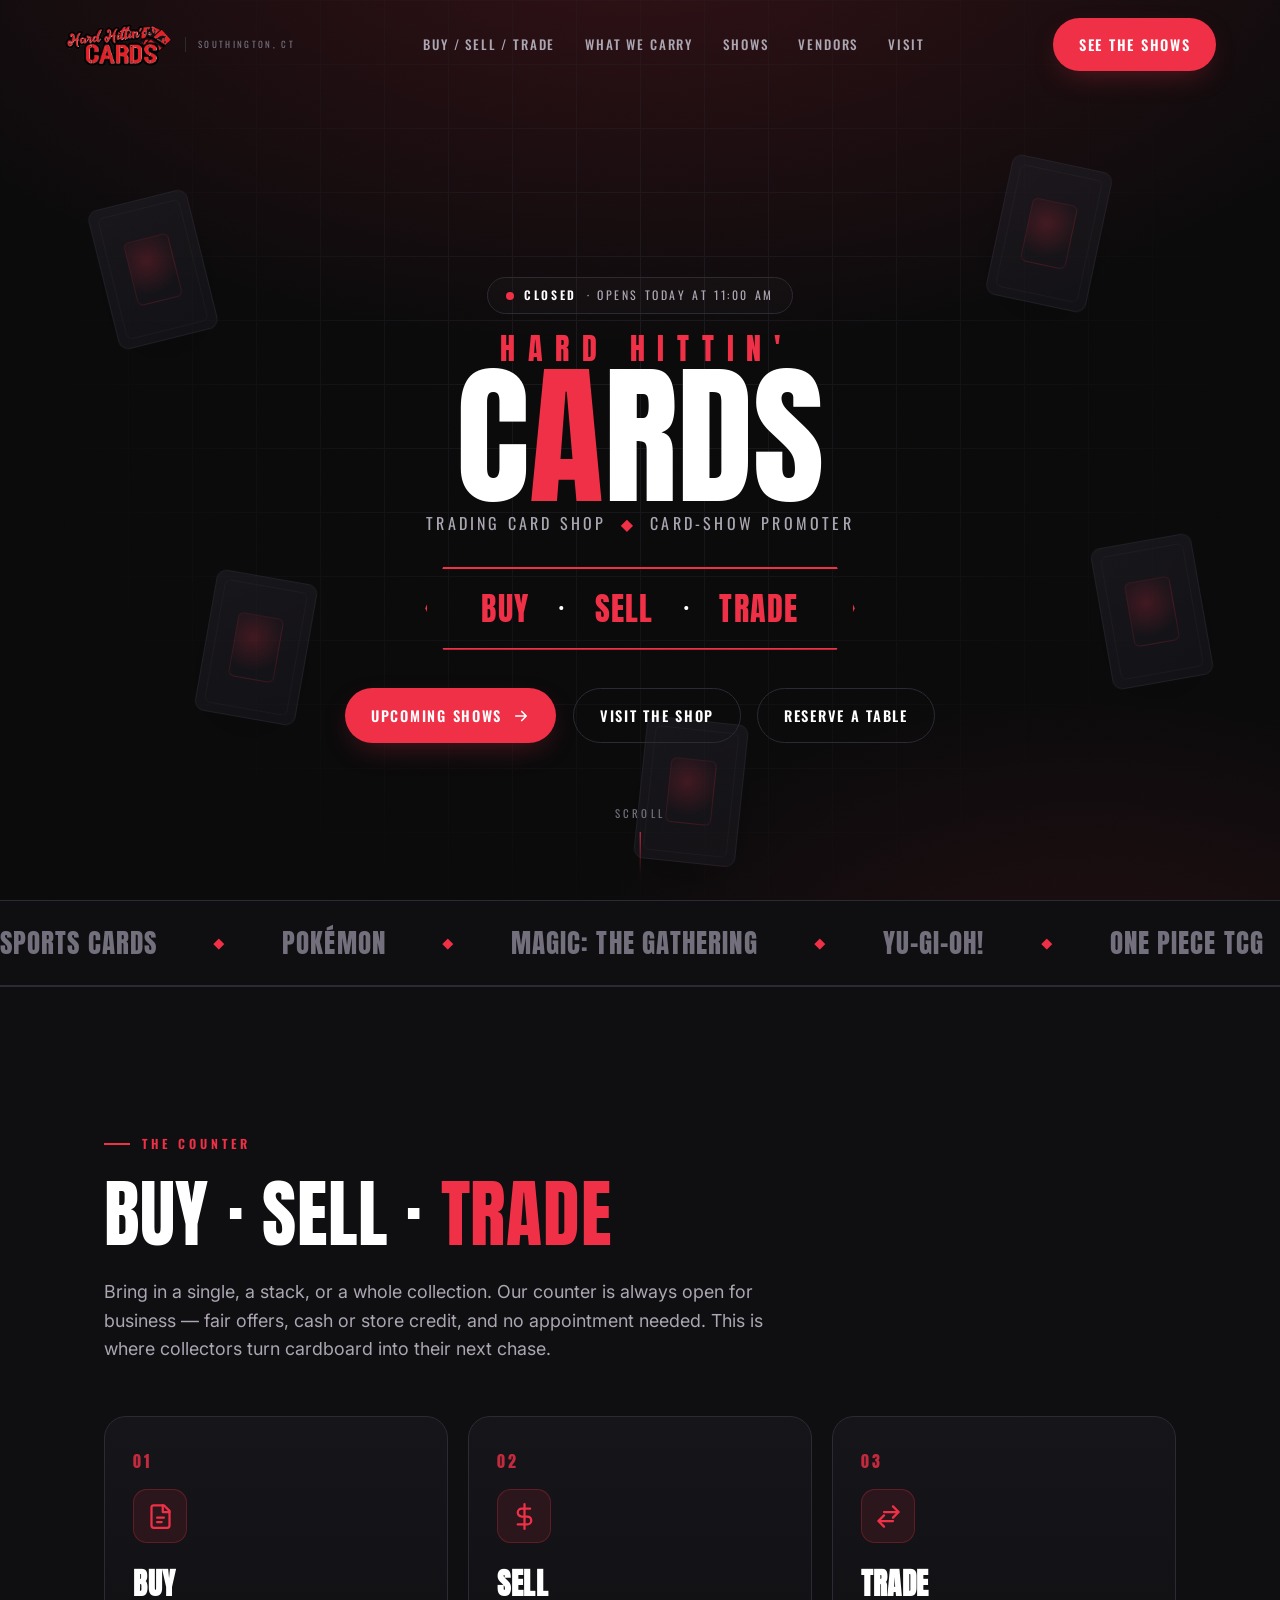
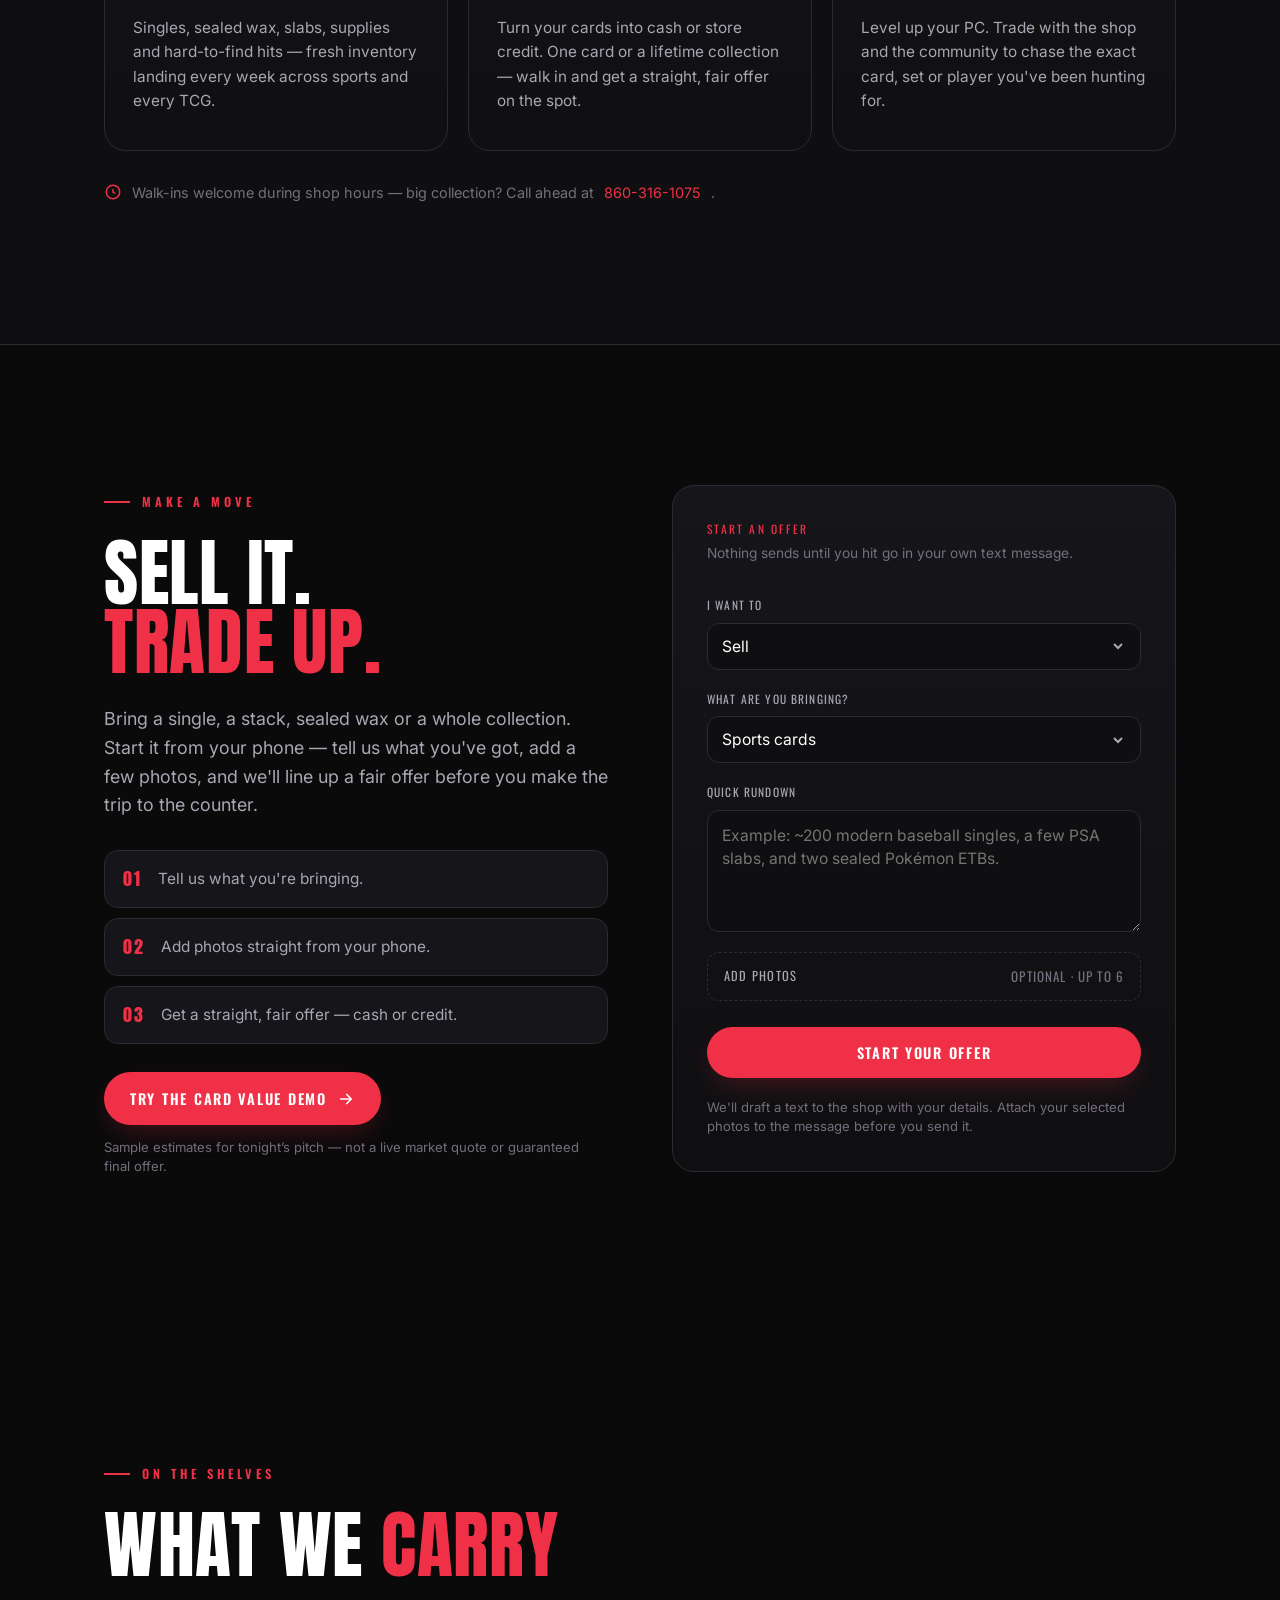
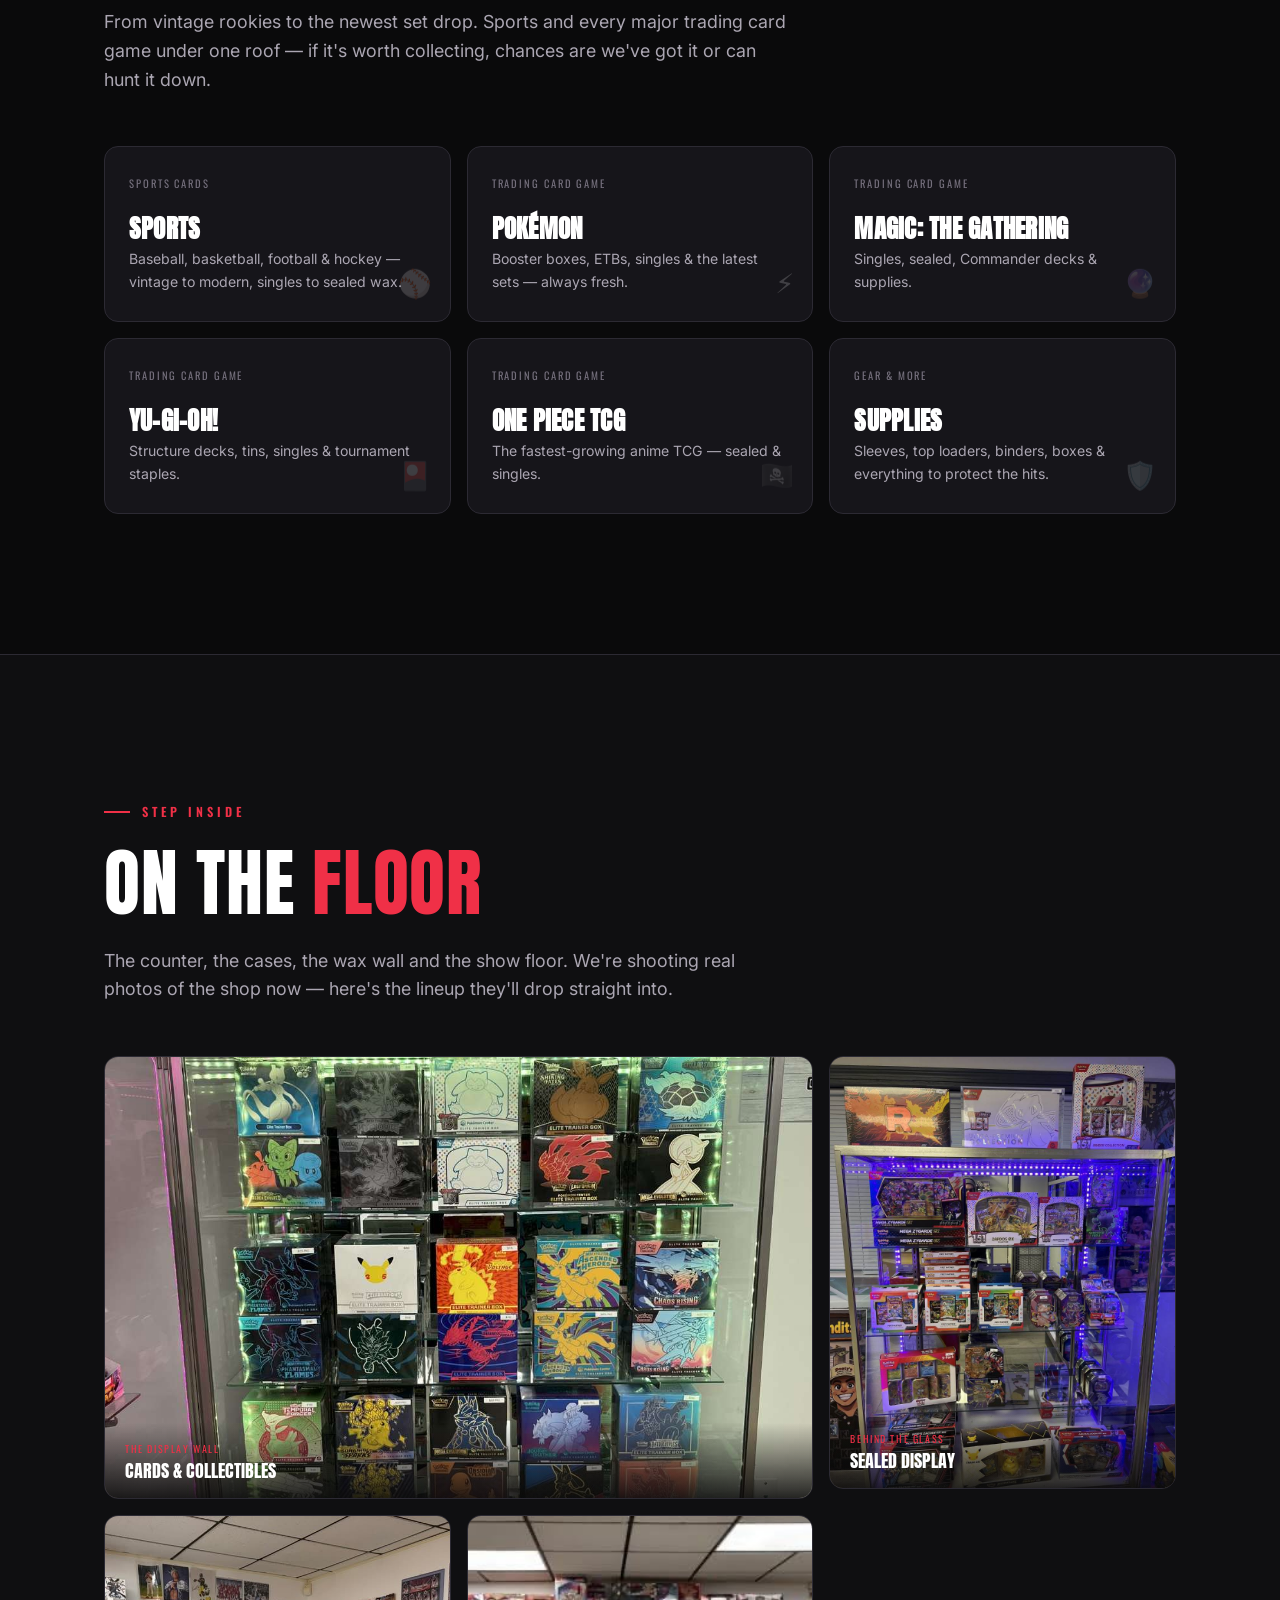
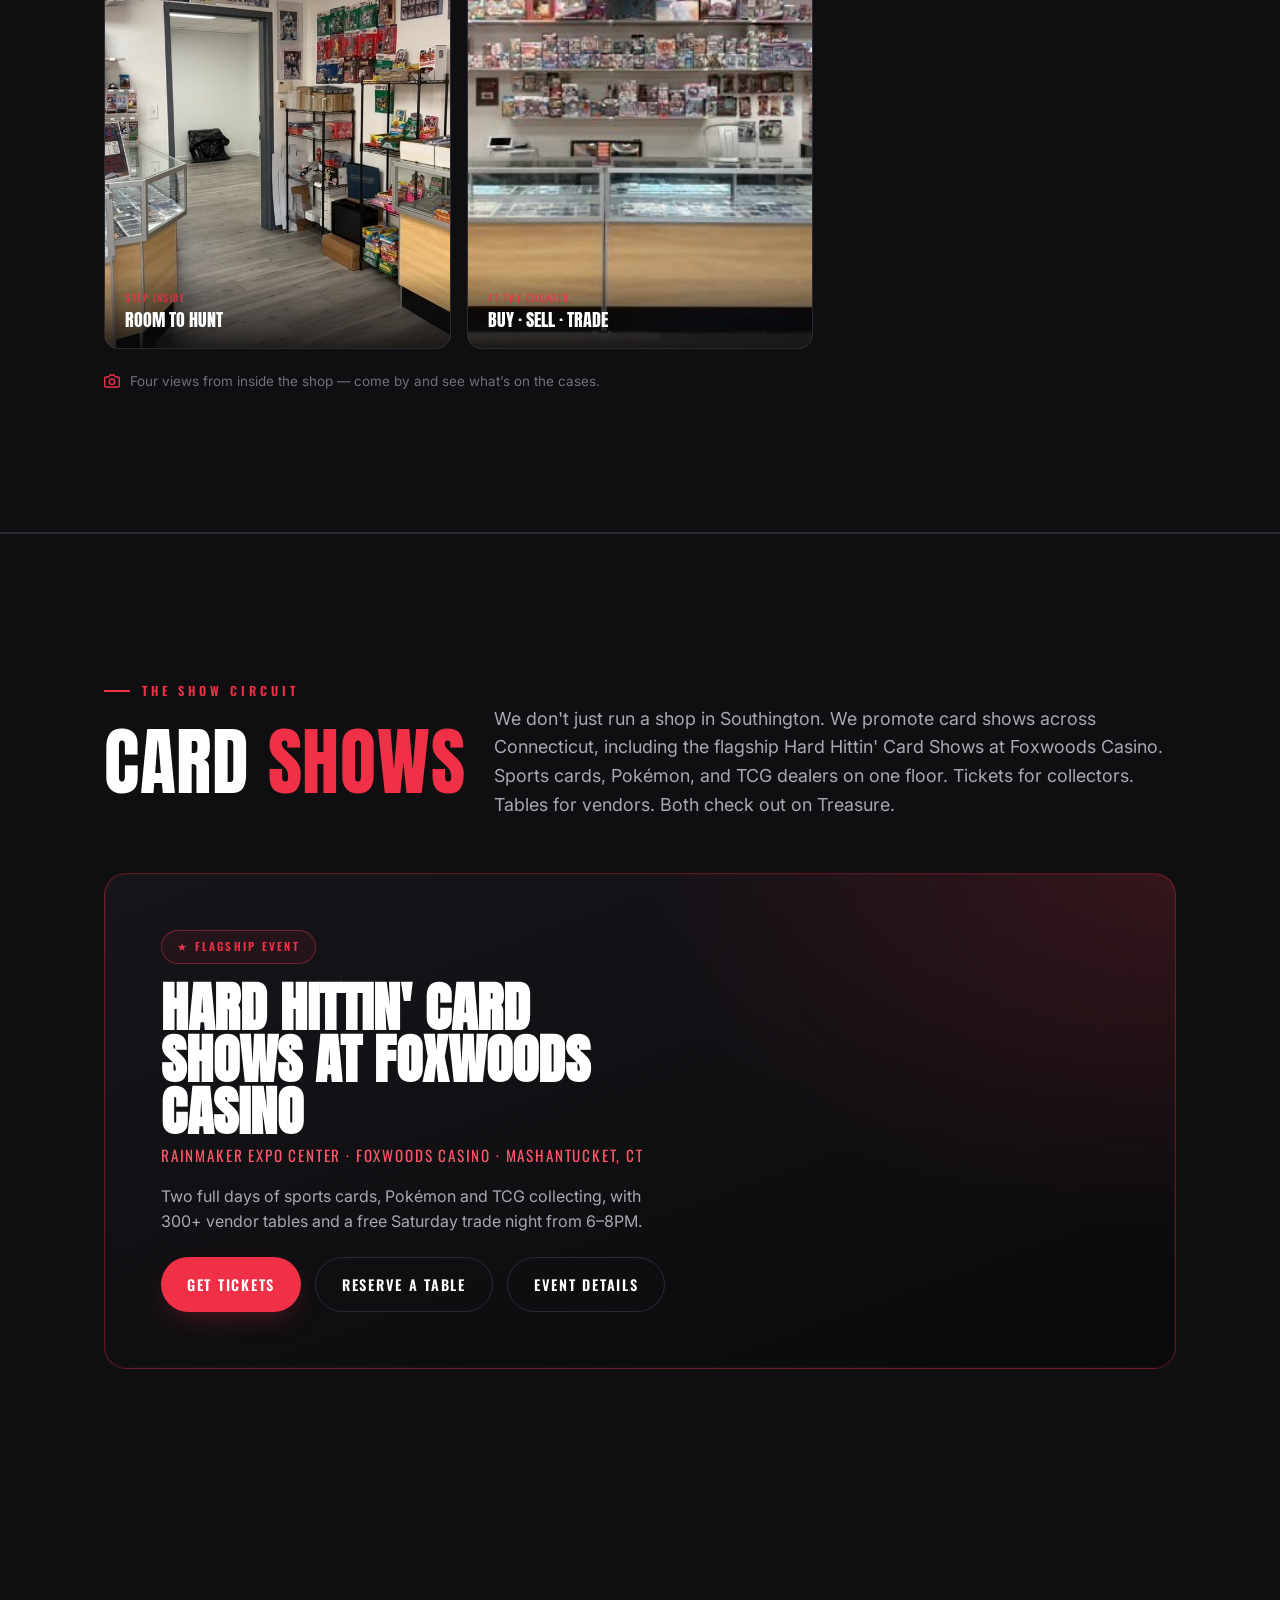
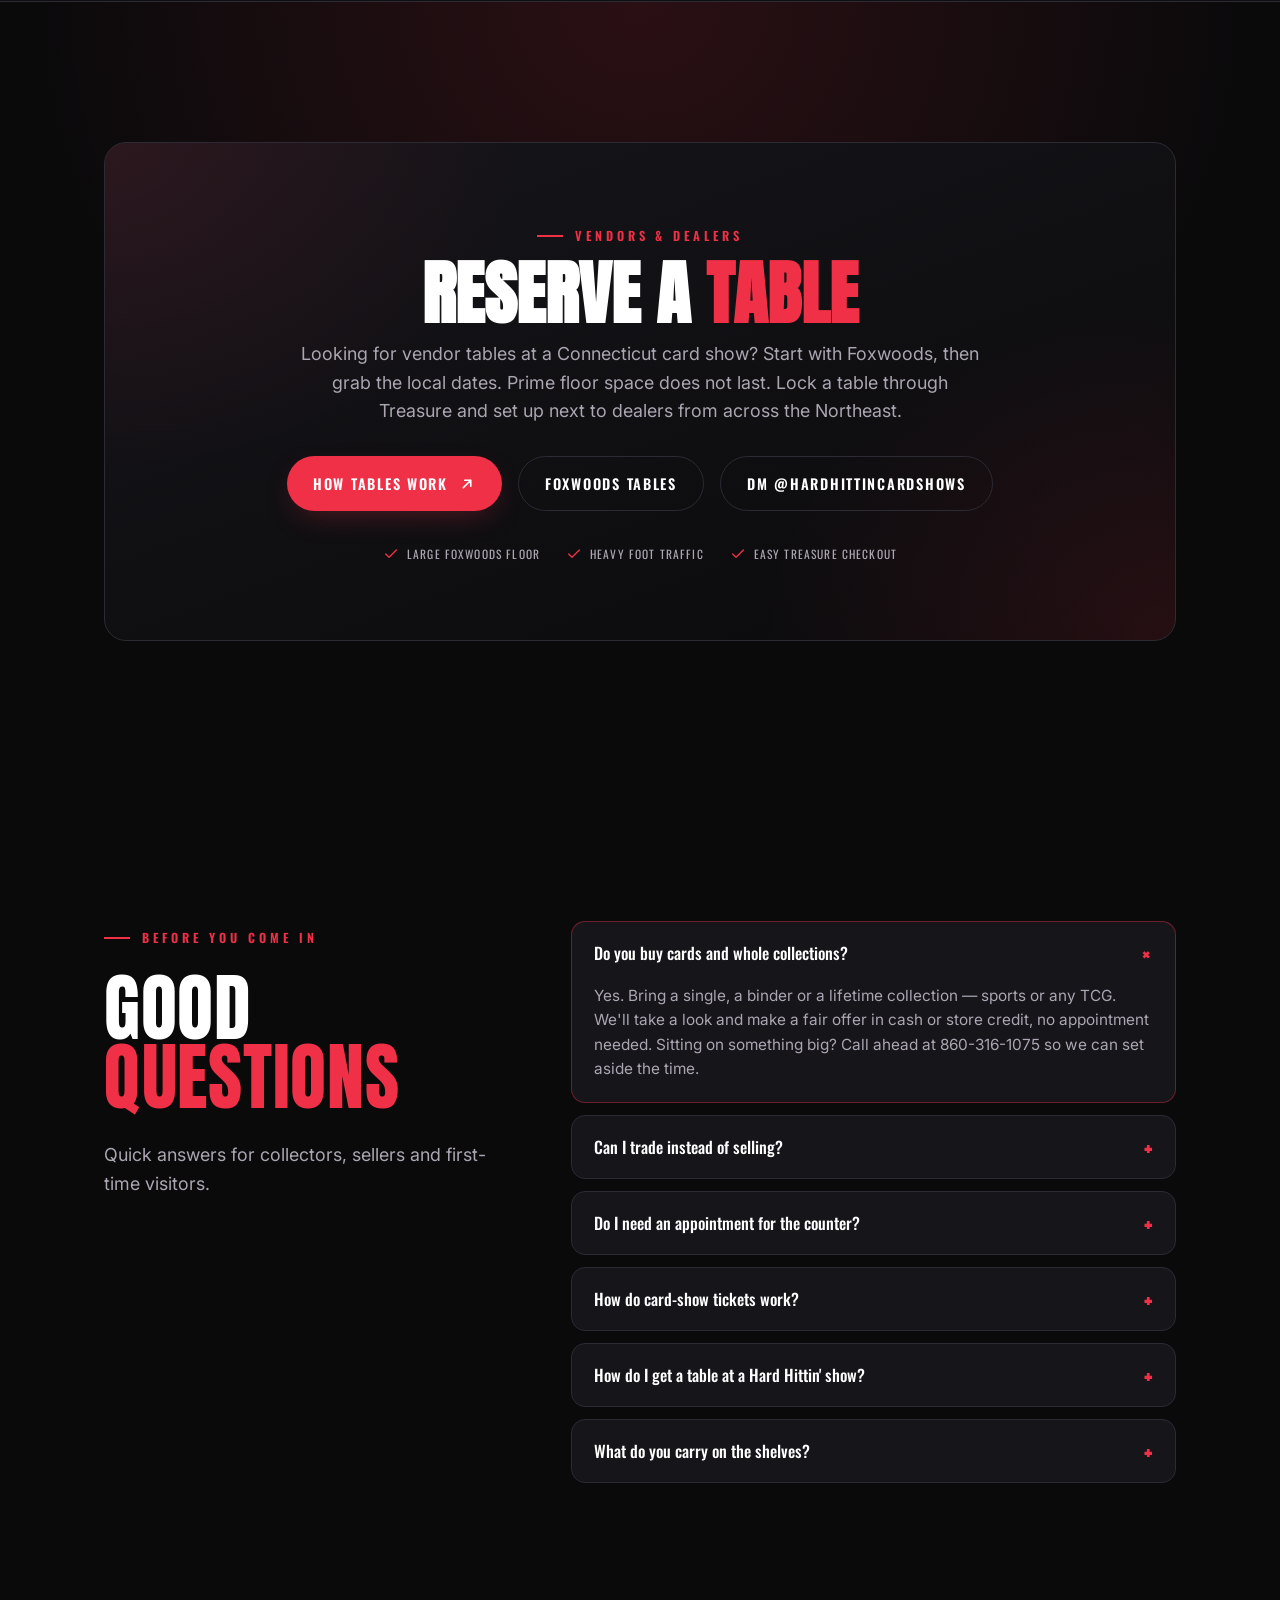
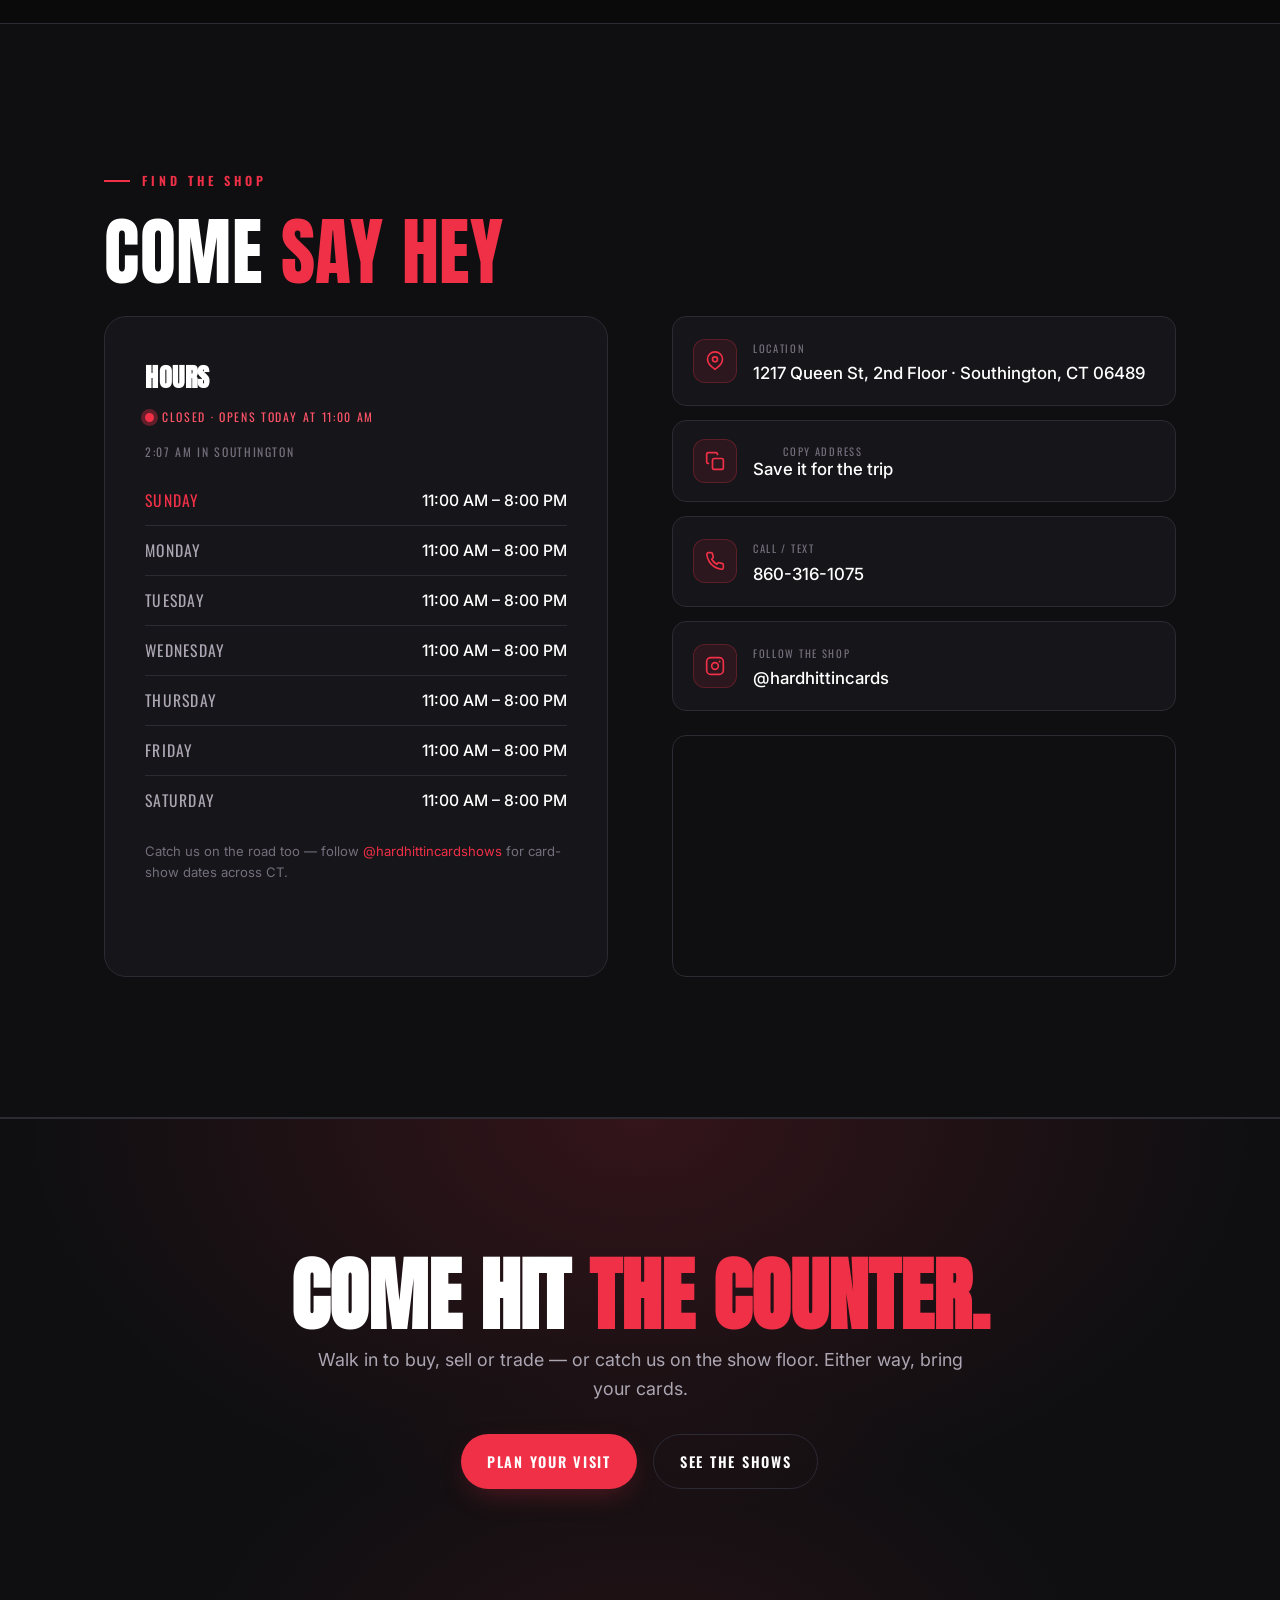
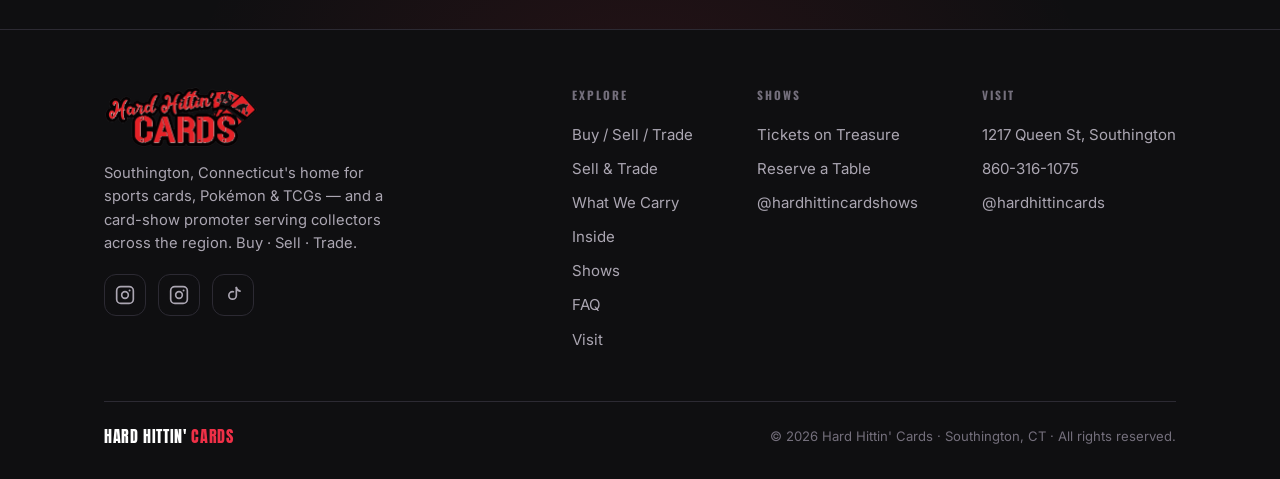
==== commit 17883277: "Add card value demo CTA to sell journey" ====
--- a/index.html
+++ b/index.html
@@ -42,6 +42,10 @@
   <!-- Vercel Web Analytics -->
   <script>window.va = window.va || function() { (window.vaq = window.vaq || []).push(arguments); };</script>
   <script defer src="https://cdn.vercel-insights.com/v1/script.js"></script>
+
+  <!-- Vercel Speed Insights -->
+  <script>window.si = window.si || function() { (window.siq = window.siq || []).push(arguments); };</script>
+  <script defer src="/_vercel/speed-insights/script.js"></script>
 
   <!-- Local business structured data -->
   <script type="application/ld+json">
@@ -259,6 +263,13 @@
             <div><span>02</span><p>Add photos straight from your phone.</p></div>
             <div><span>03</span><p>Get a straight, fair offer — cash or credit.</p></div>
           </div>
+          <div class="trade-demo-cta" data-reveal data-reveal-delay="2">
+            <a class="btn btn--primary" href="https://tcg-buy-calculator-8aicto9ol-nickhsousa96-8307s-projects.vercel.app" target="_blank" rel="noopener noreferrer">
+              Try the Card Value Demo
+              <svg viewBox="0 0 24 24" fill="none" stroke="currentColor" stroke-width="2.2" stroke-linecap="round" stroke-linejoin="round" aria-hidden="true"><path d="M5 12h14M13 6l6 6-6 6"/></svg>
+            </a>
+            <p class="form-note">Sample estimates for tonight’s pitch — not a live market quote or guaranteed final offer.</p>
+          </div>
         </div>
         <form class="offer-form" id="offerForm" data-reveal data-reveal-delay="1">
           <div class="offer-form-head">
--- a/assets/css/styles.css
+++ b/assets/css/styles.css
@@ -543,6 +543,9 @@
 .trade-steps > div { display: flex; align-items: center; gap: 16px; padding: 14px 18px; border: 1px solid var(--line); border-radius: var(--radius); background: var(--panel); }
 .trade-steps span { font-family: var(--ff-display); color: var(--red); font-size: 1.1rem; letter-spacing: .1em; flex: none; }
 .trade-steps p { color: var(--muted); font-size: .96rem; }
+.trade-demo-cta { margin-top: 28px; }
+.trade-demo-cta .btn { display: inline-flex; gap: 10px; }
+.trade-demo-cta .btn svg { width: 18px; height: 18px; }
 
 .offer-form {
   border: 1px solid var(--line); border-radius: var(--radius-lg);
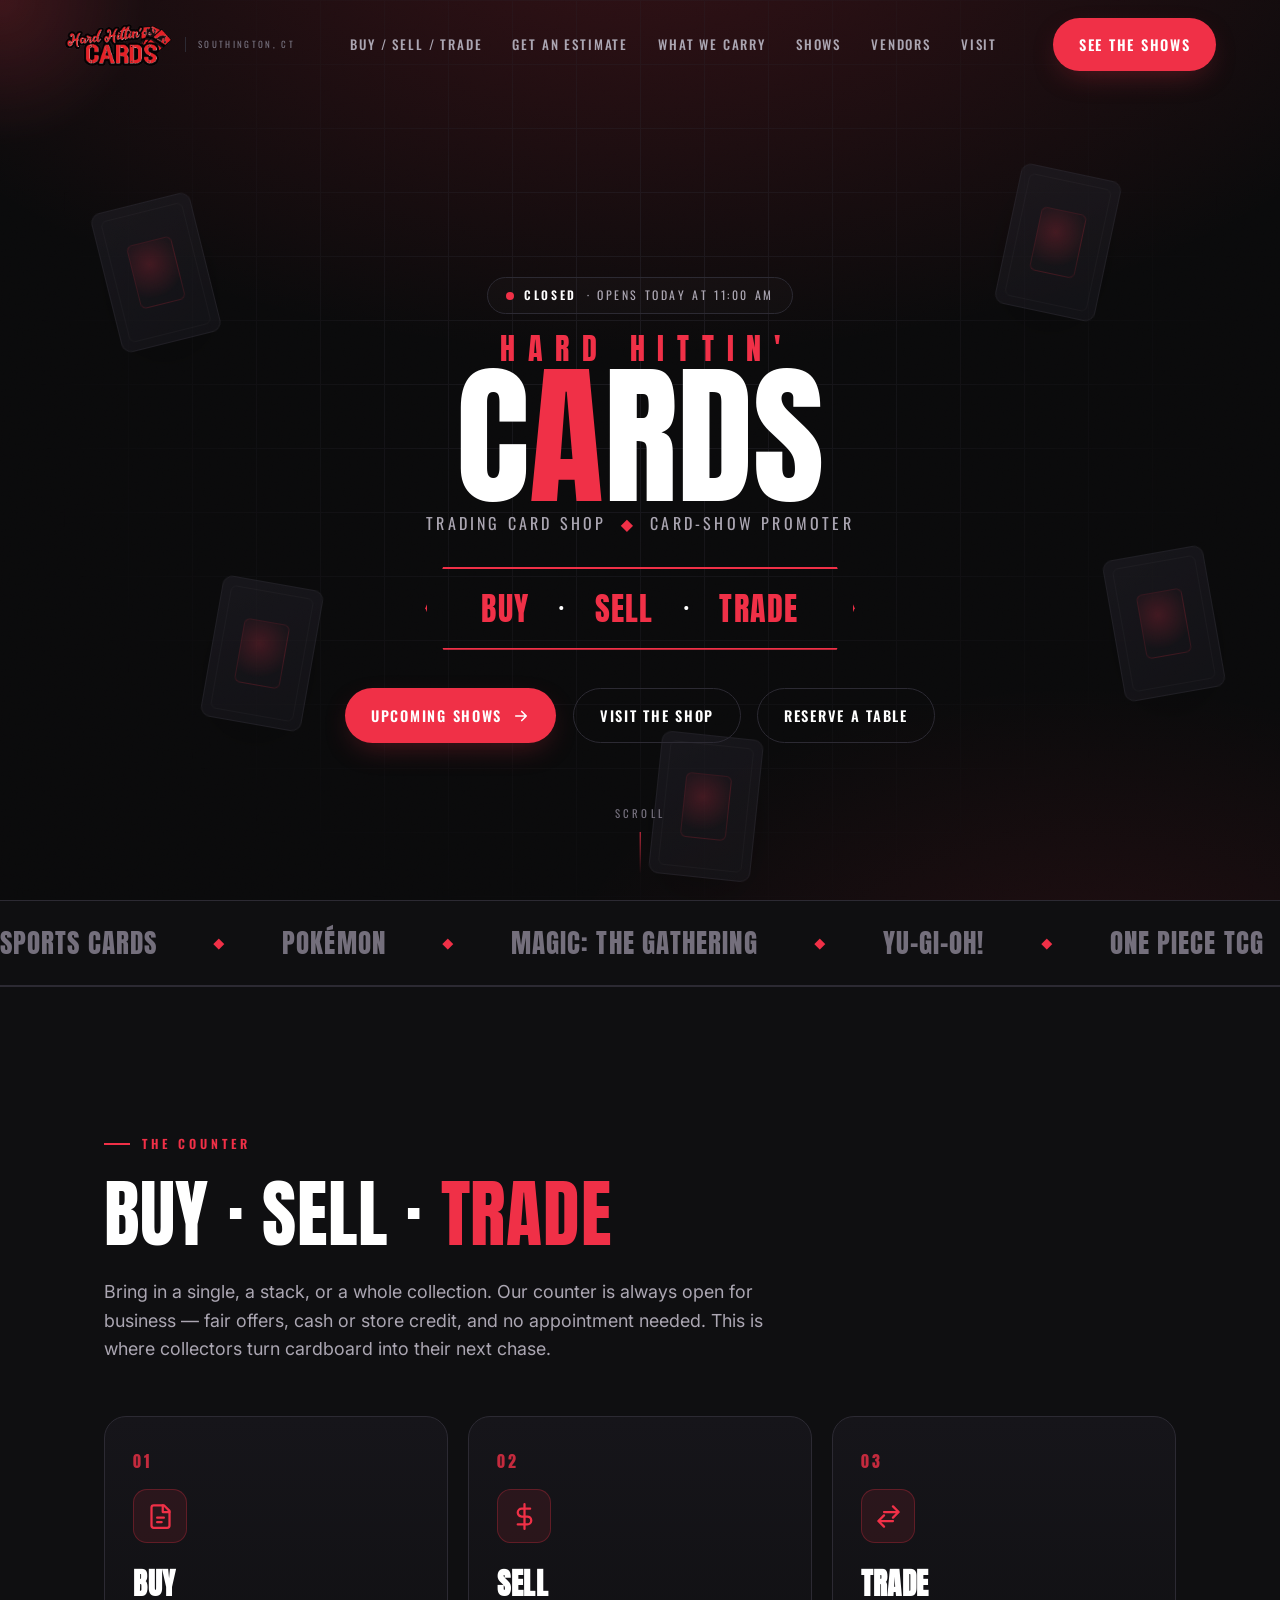
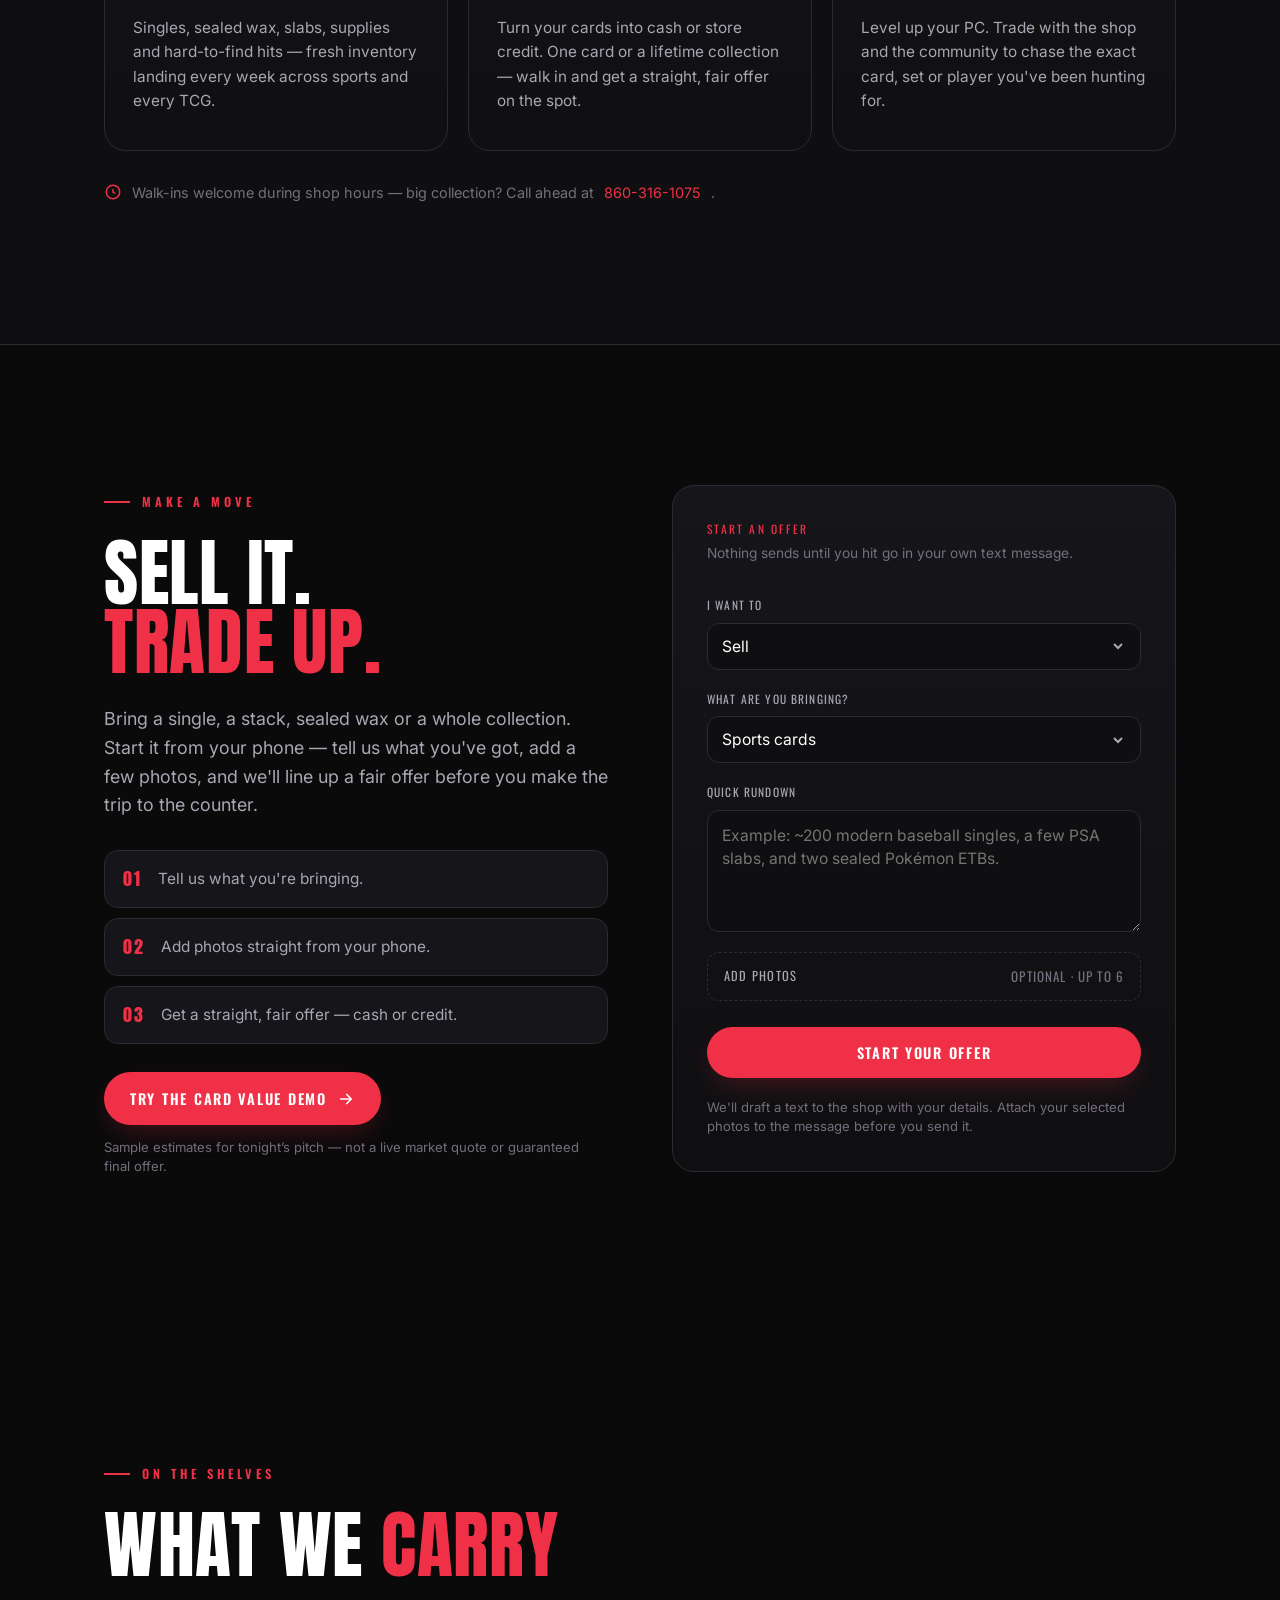
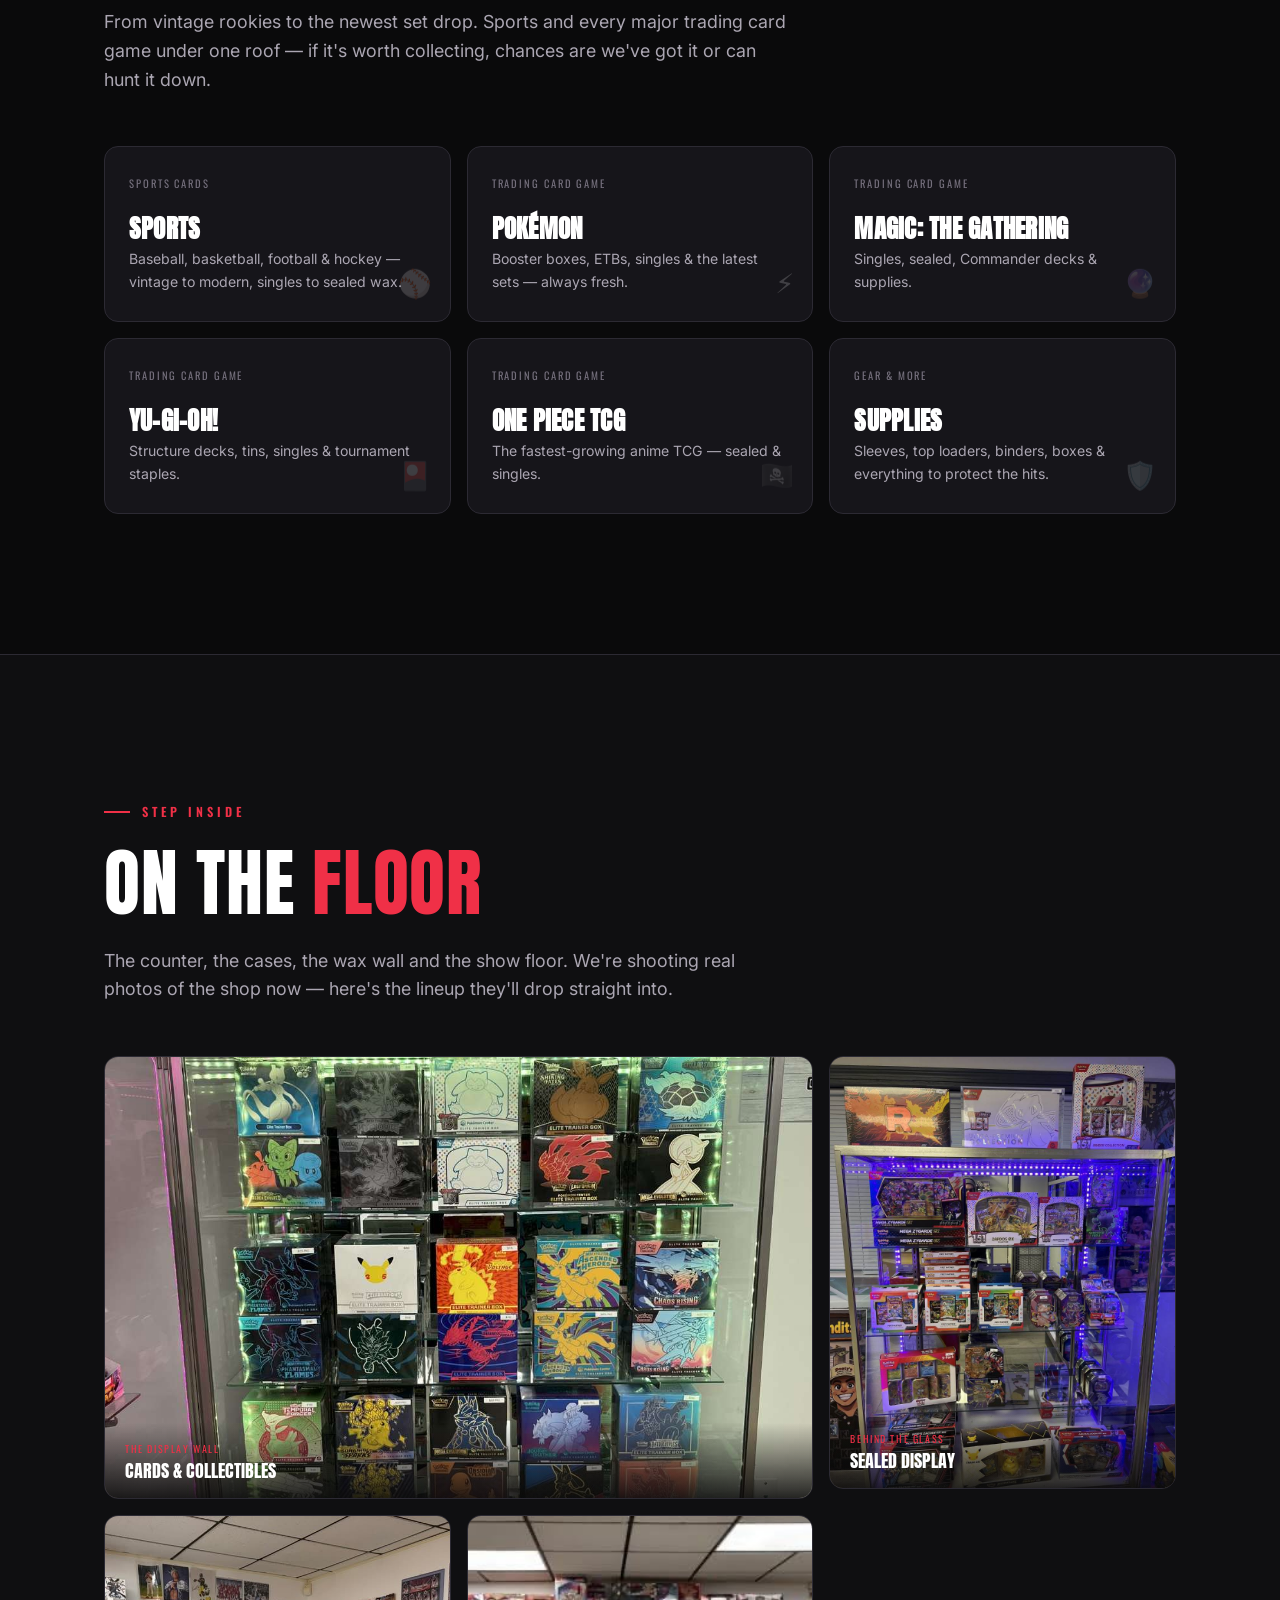
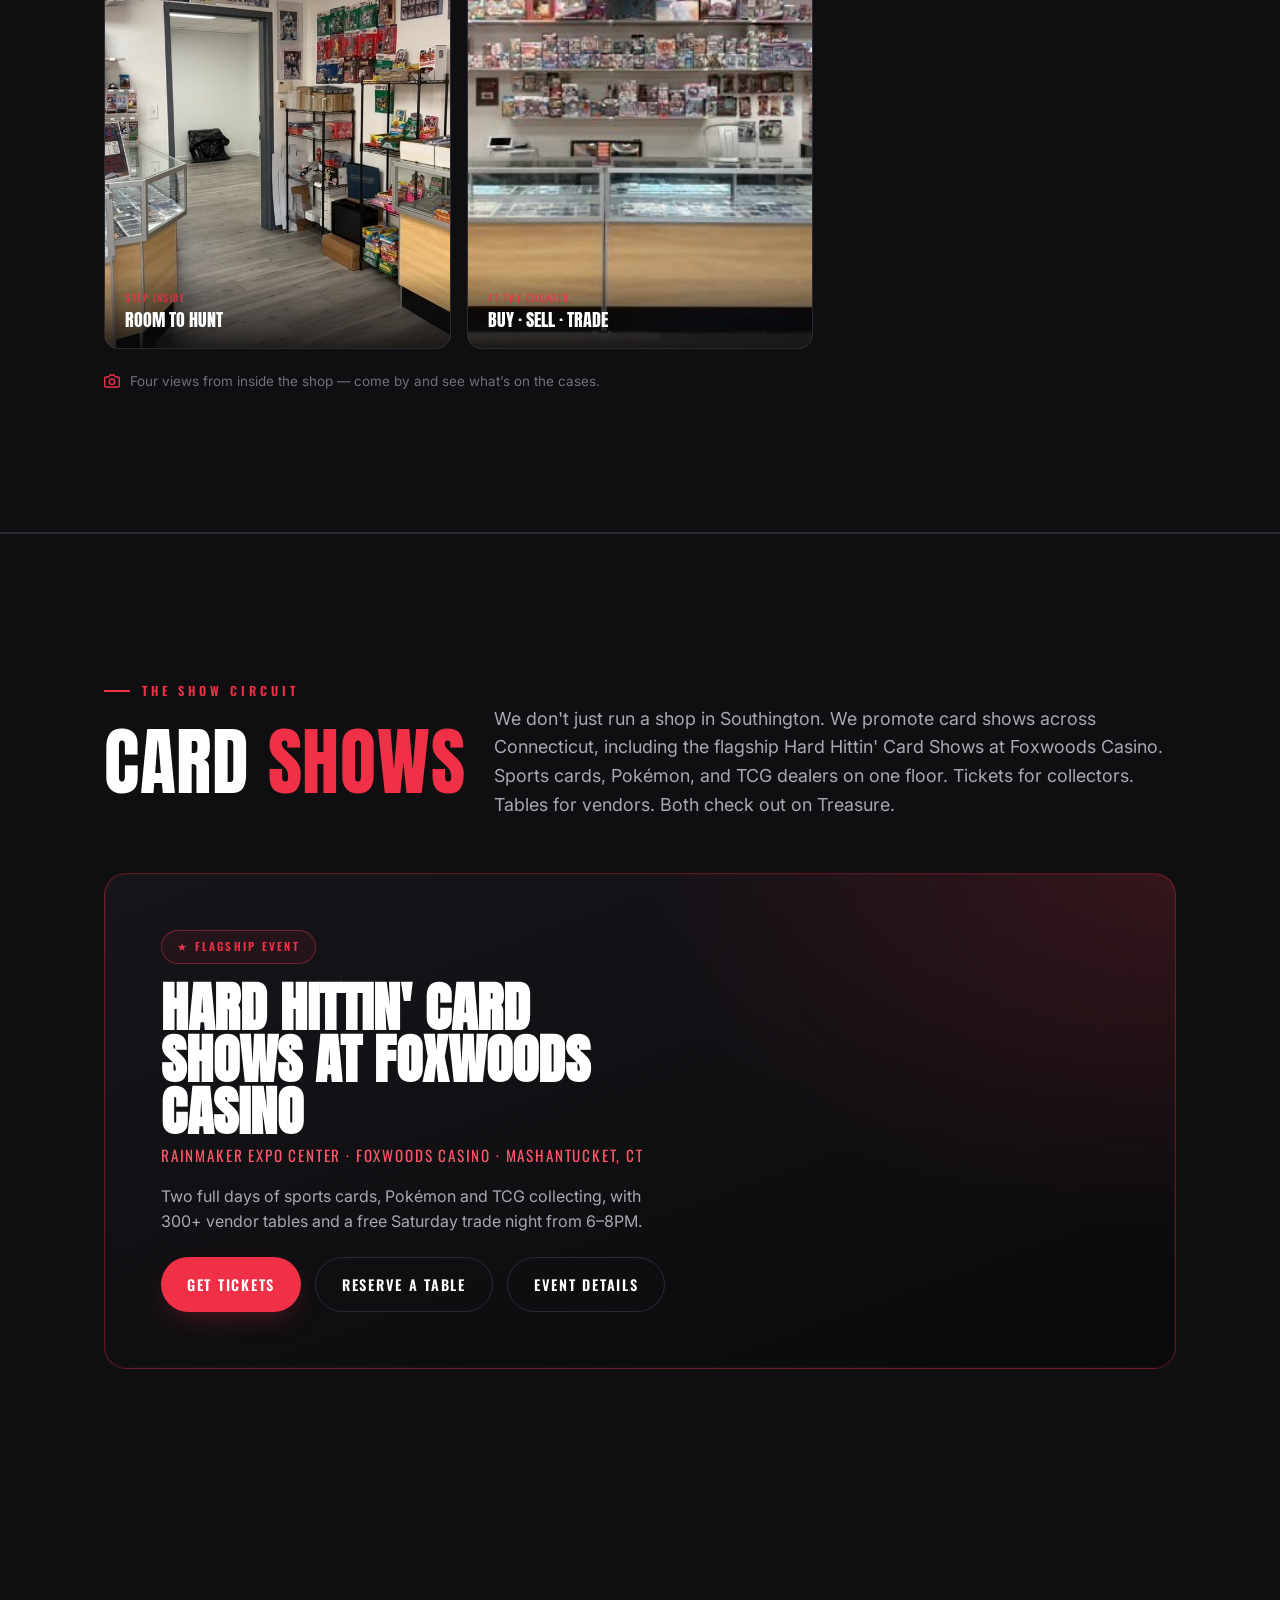
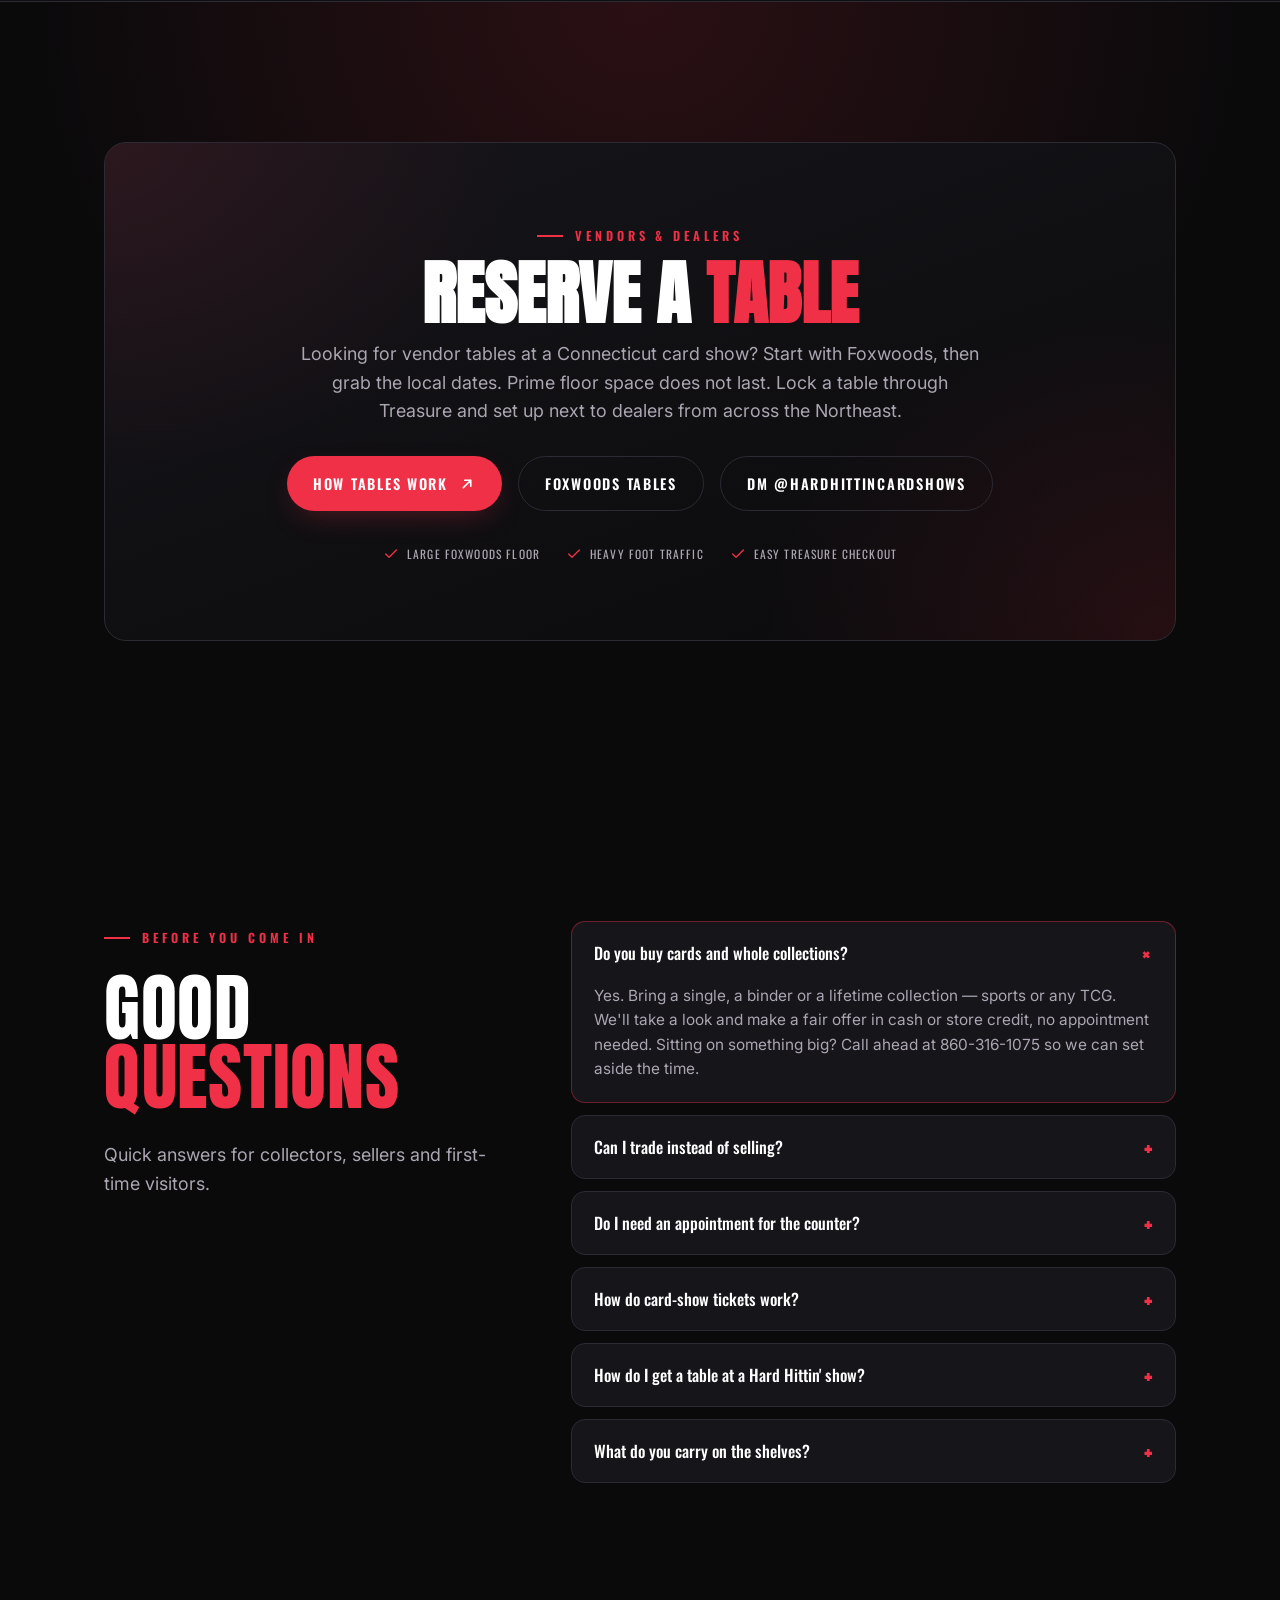
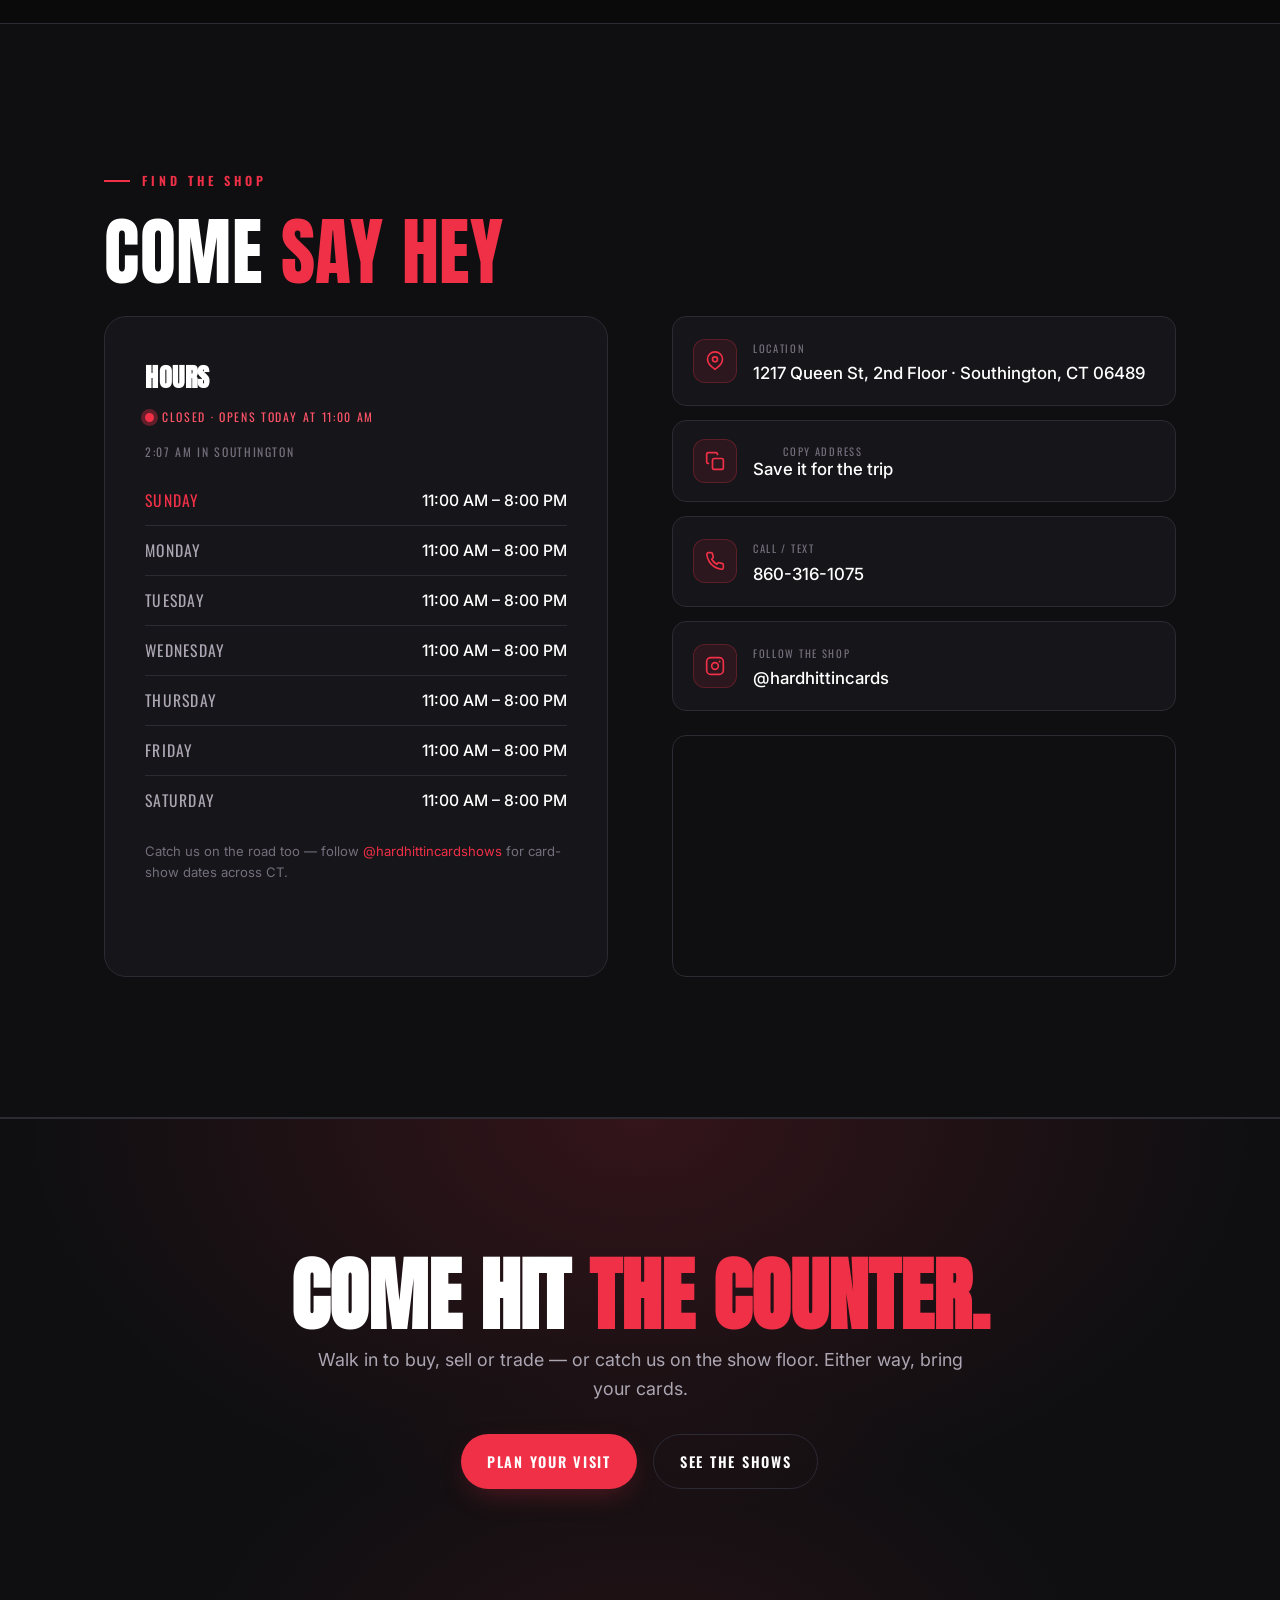
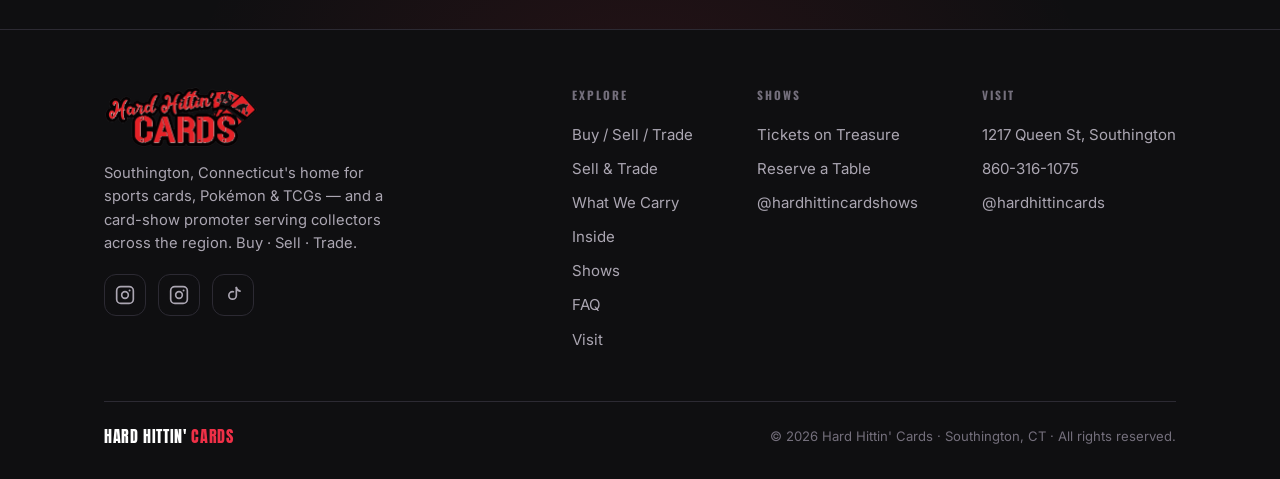
==== commit 37dadb5b: "Add buy calculator navigation link" ====
--- a/index.html
+++ b/index.html
@@ -151,6 +151,7 @@
     </a>
     <nav class="nav-links" aria-label="Primary">
       <a href="#counter">Buy / Sell / Trade</a>
+      <a href="https://buy.hardhittincardshop.com/">Get an Estimate</a>
       <a href="#carry">What We Carry</a>
       <a href="/shows">Shows</a>
       <a href="/vendors">Vendors</a>
@@ -165,6 +166,7 @@
   <!-- Mobile menu -->
   <div class="nav-menu" id="navMenu" aria-label="Mobile navigation">
     <a href="#counter">Buy / Sell / Trade</a>
+    <a href="https://buy.hardhittincardshop.com/">Get an Estimate</a>
     <a href="#carry">What We Carry</a>
     <a href="/shows">Shows</a>
     <a href="/vendors">Vendors</a>
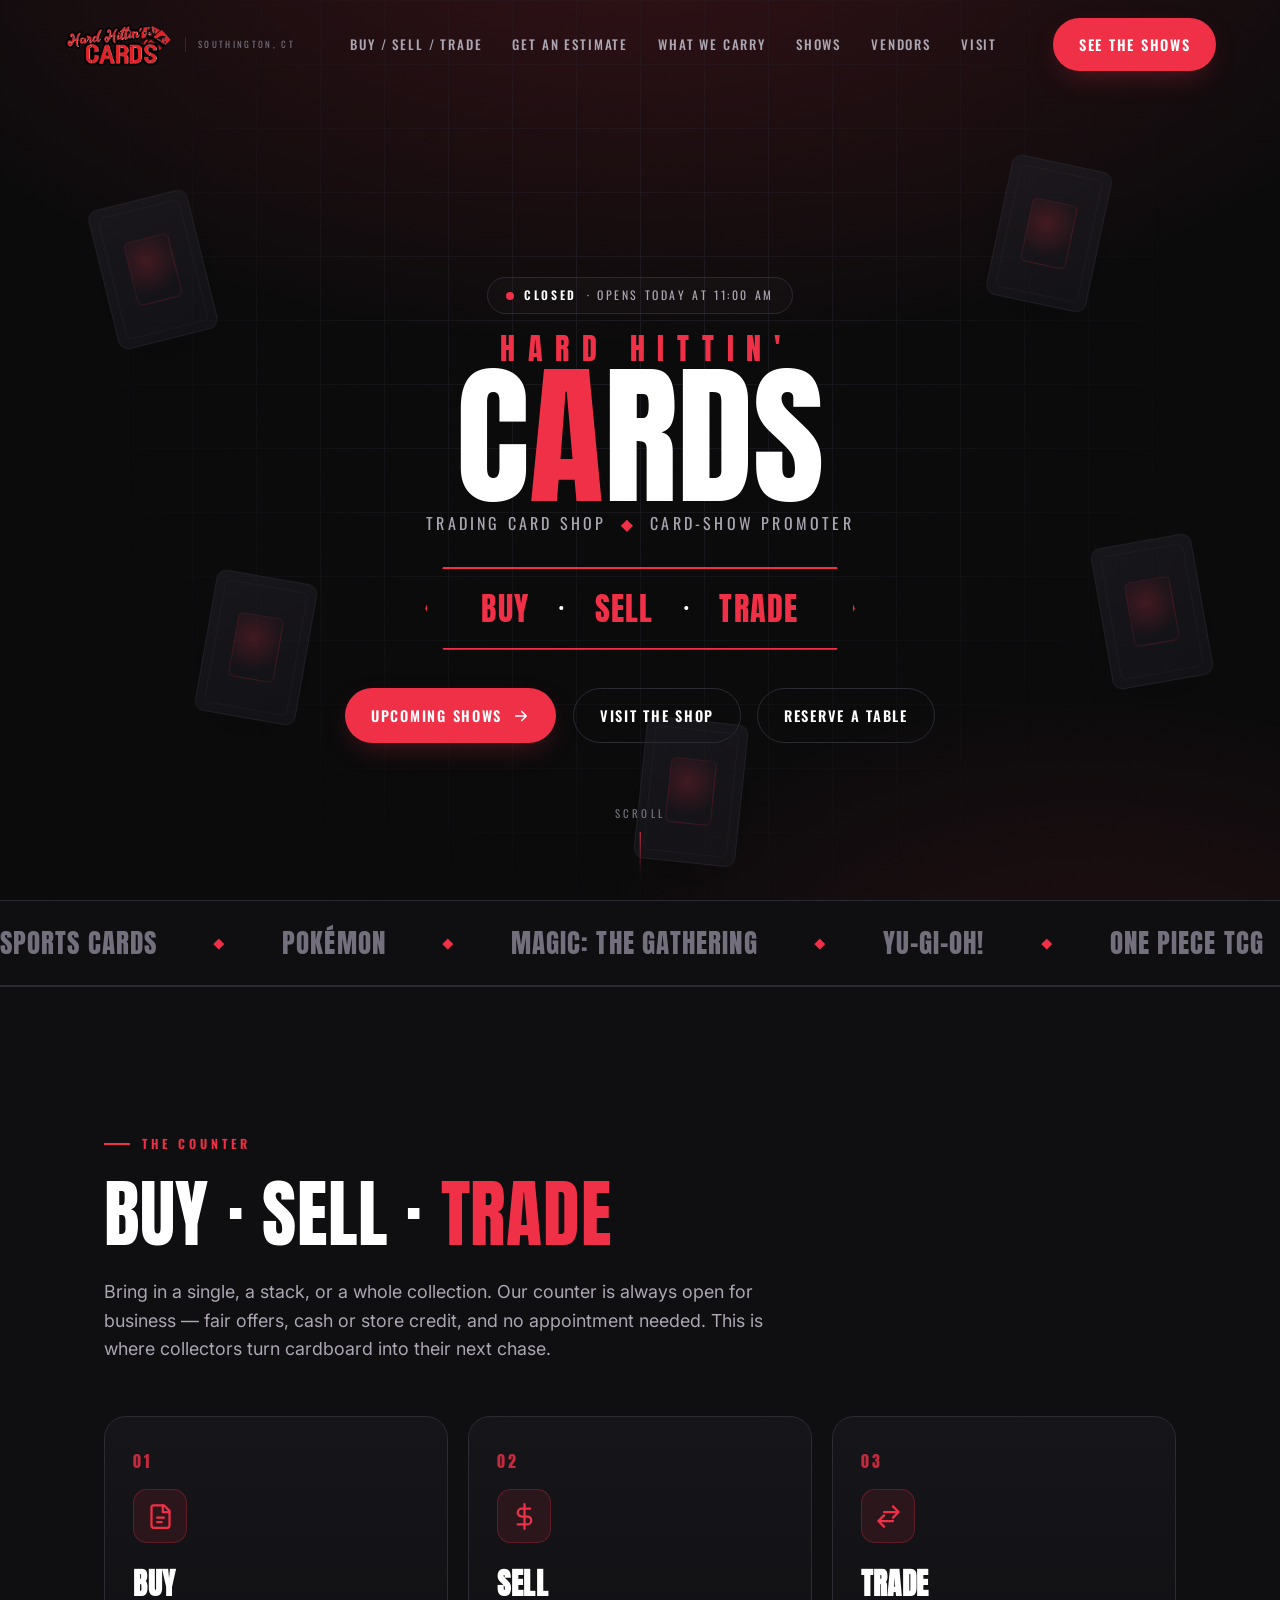
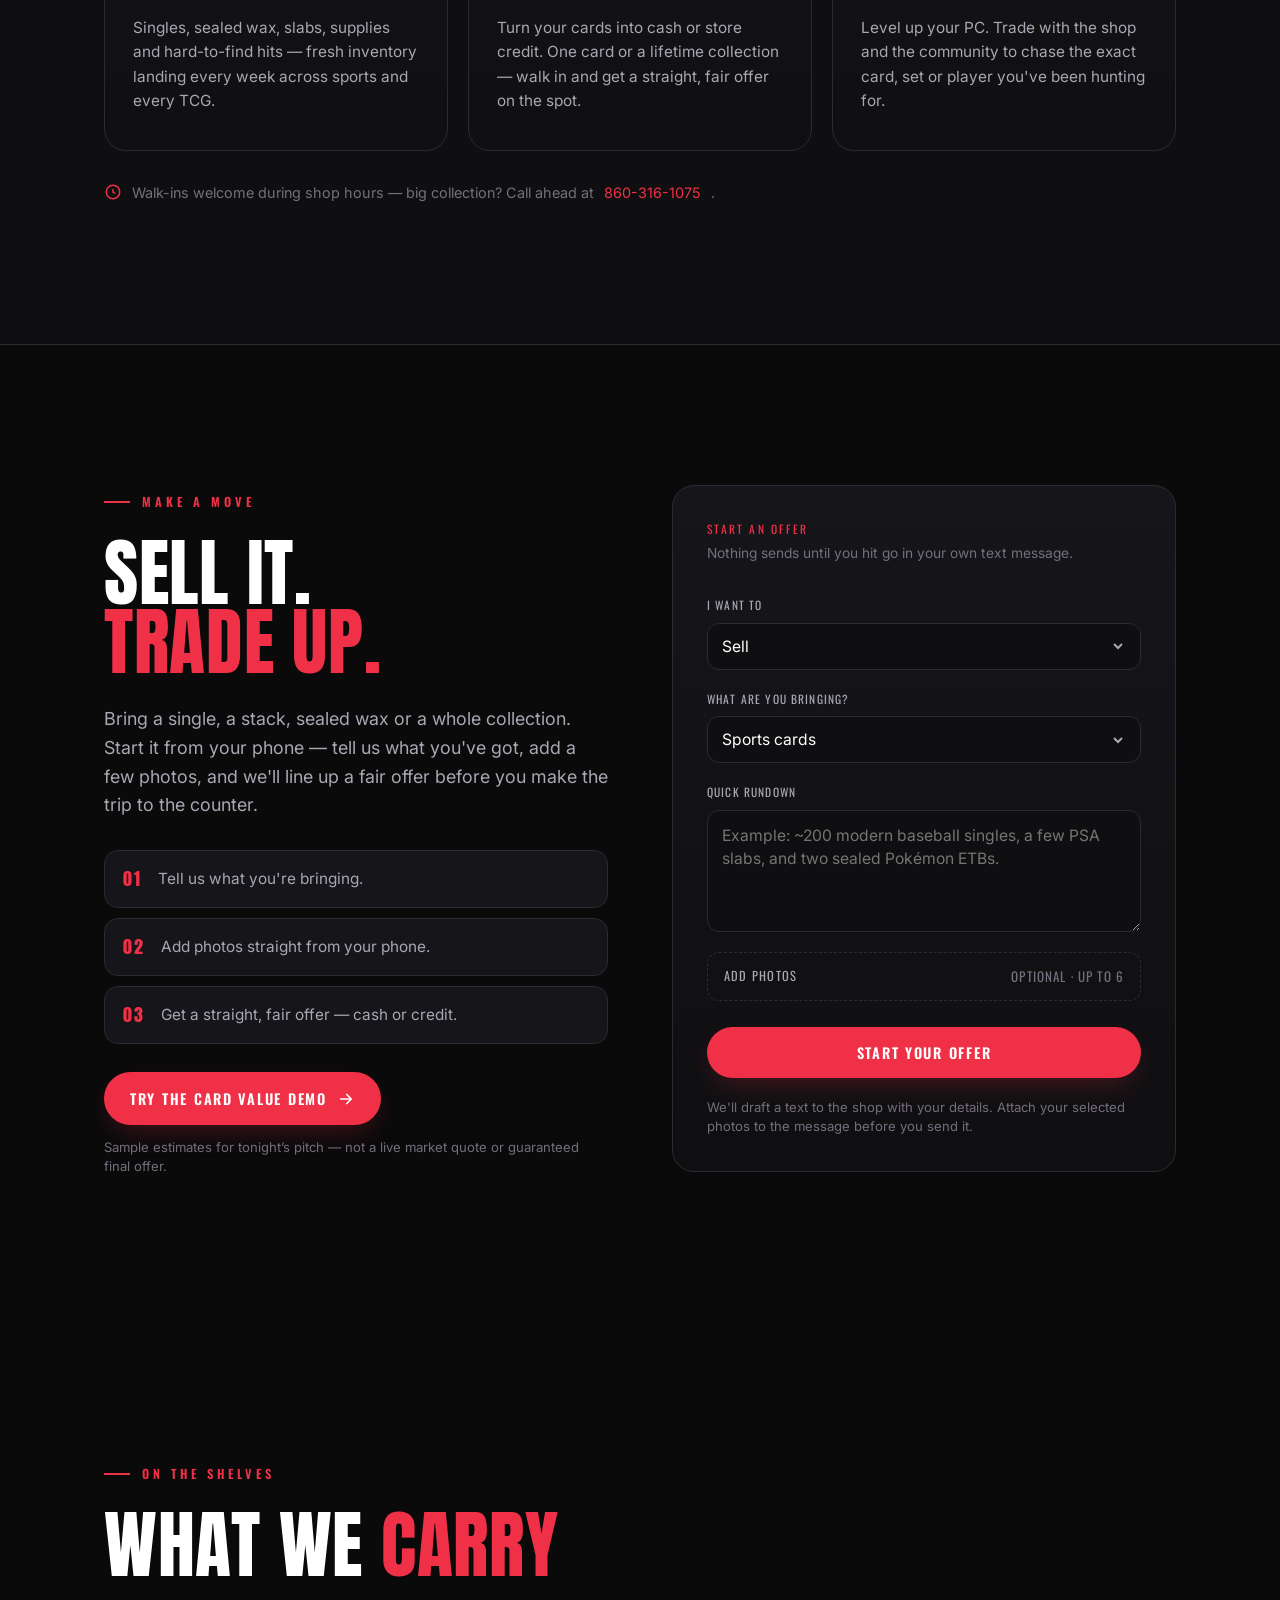
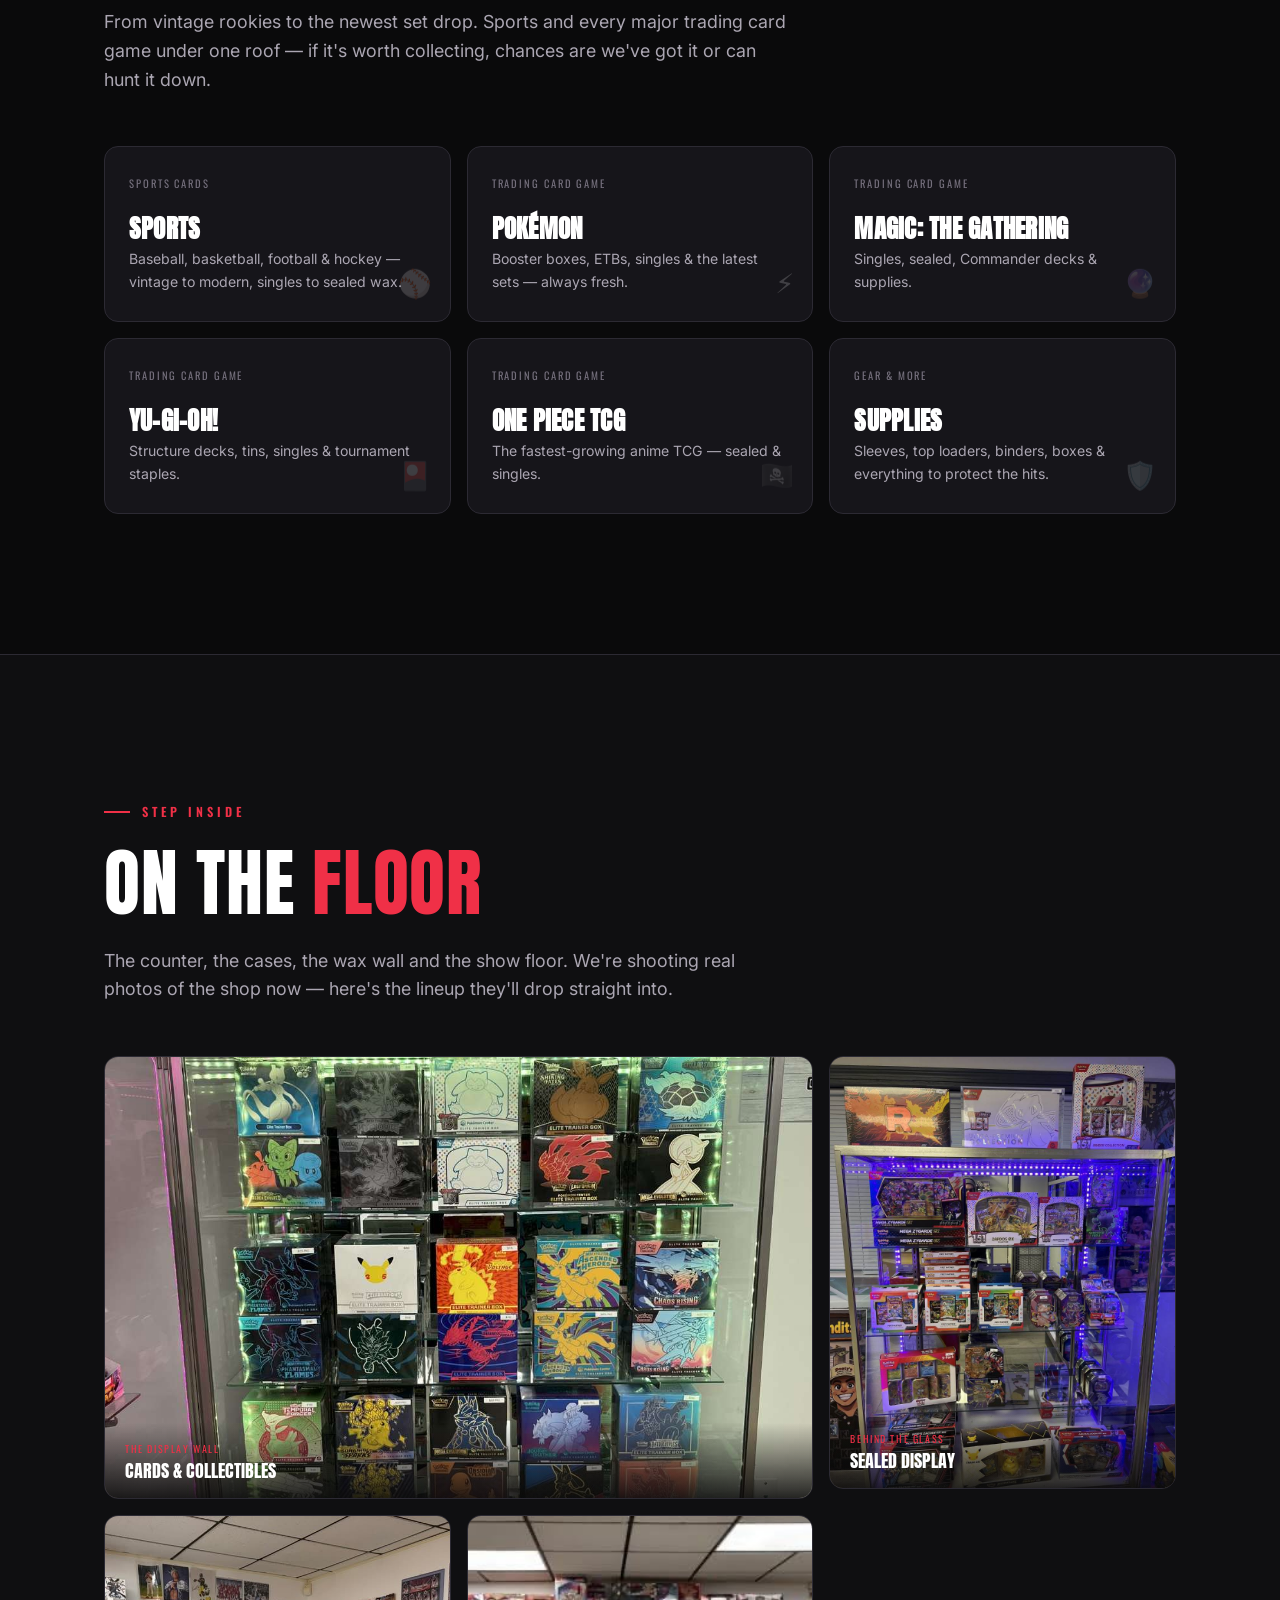
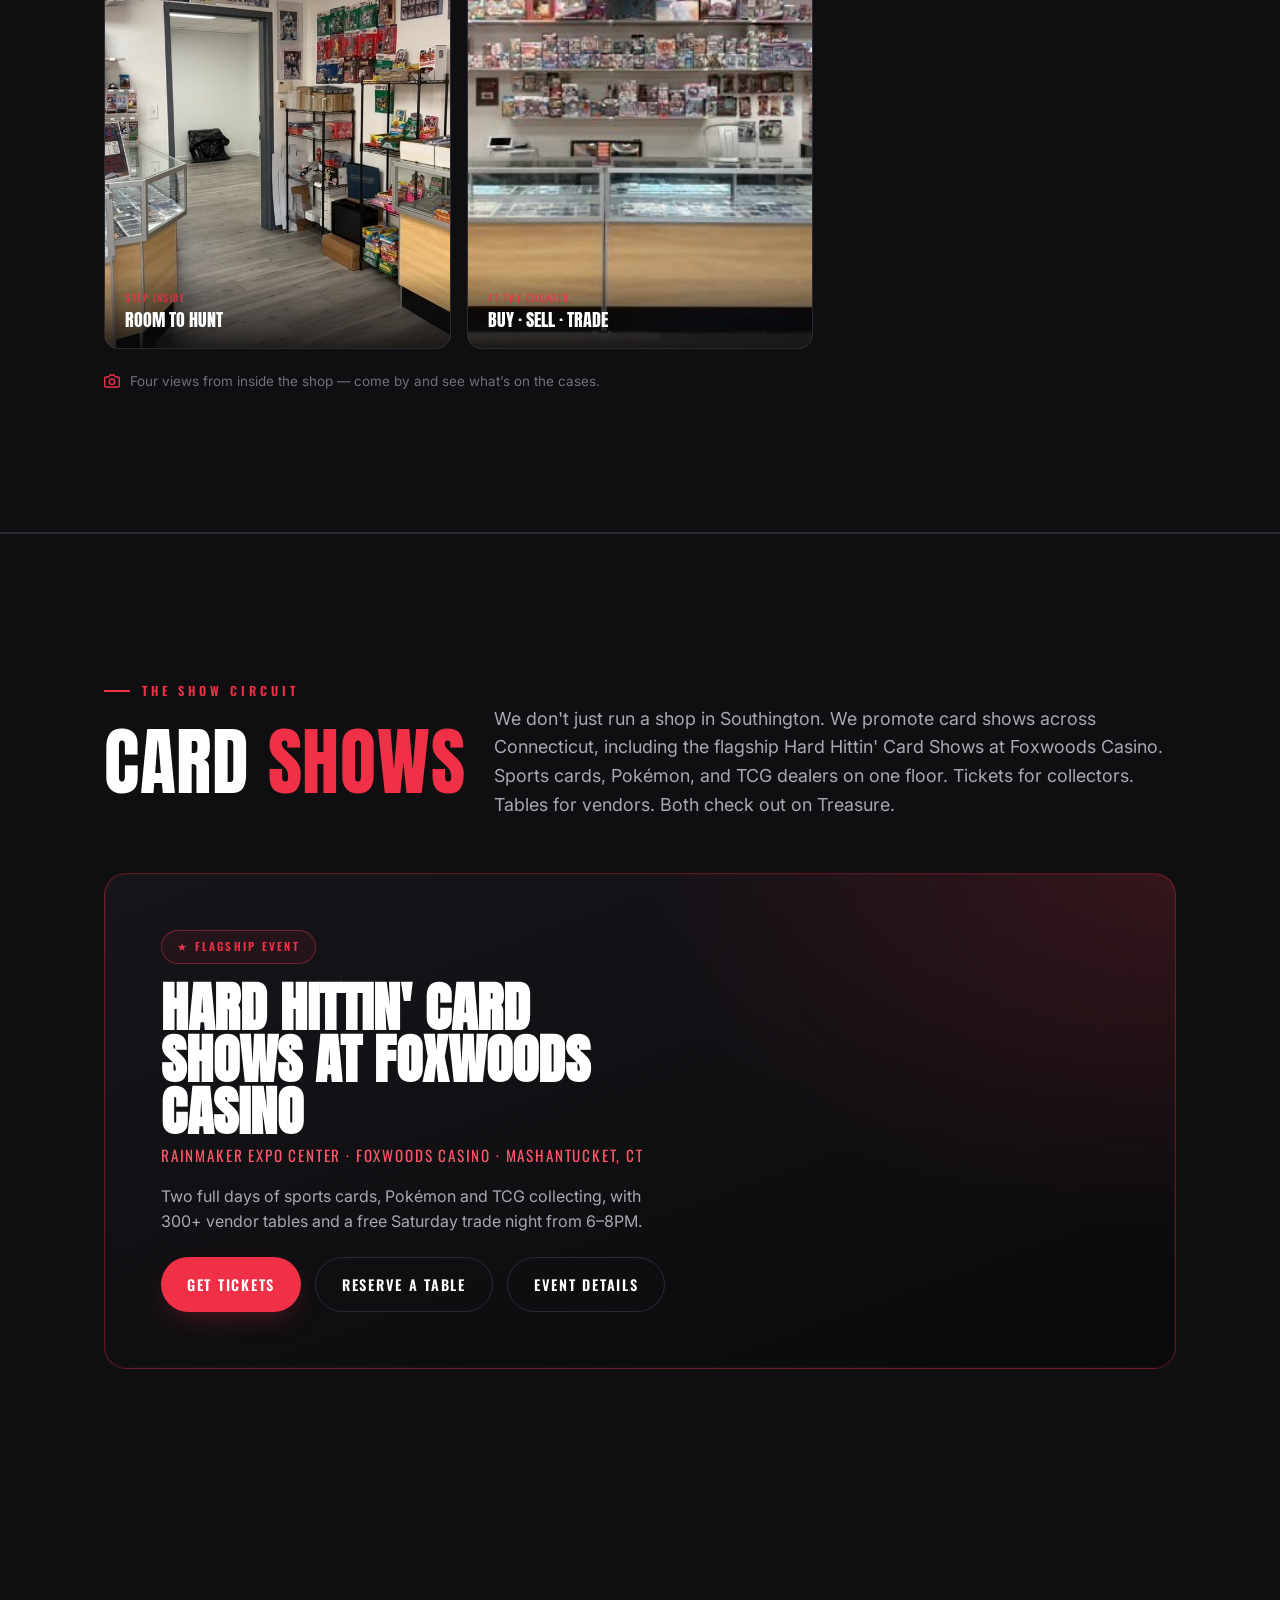
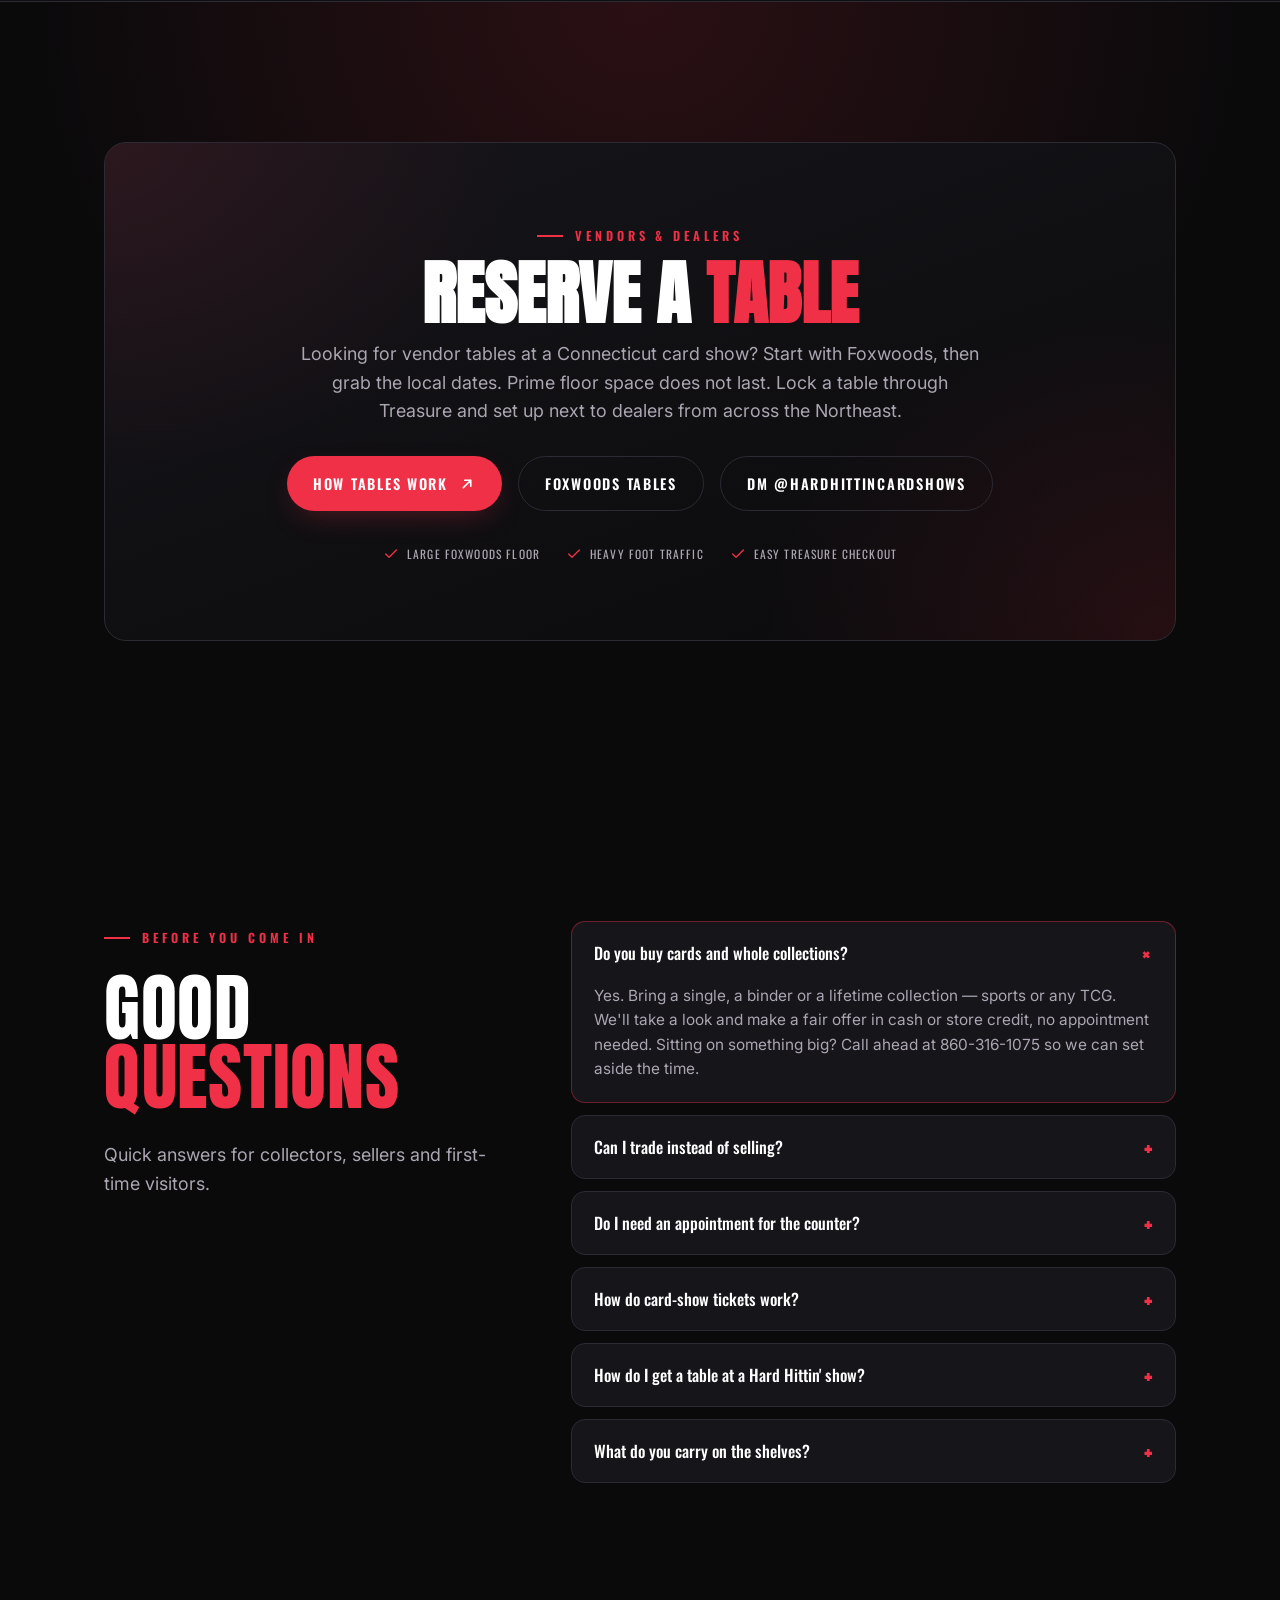
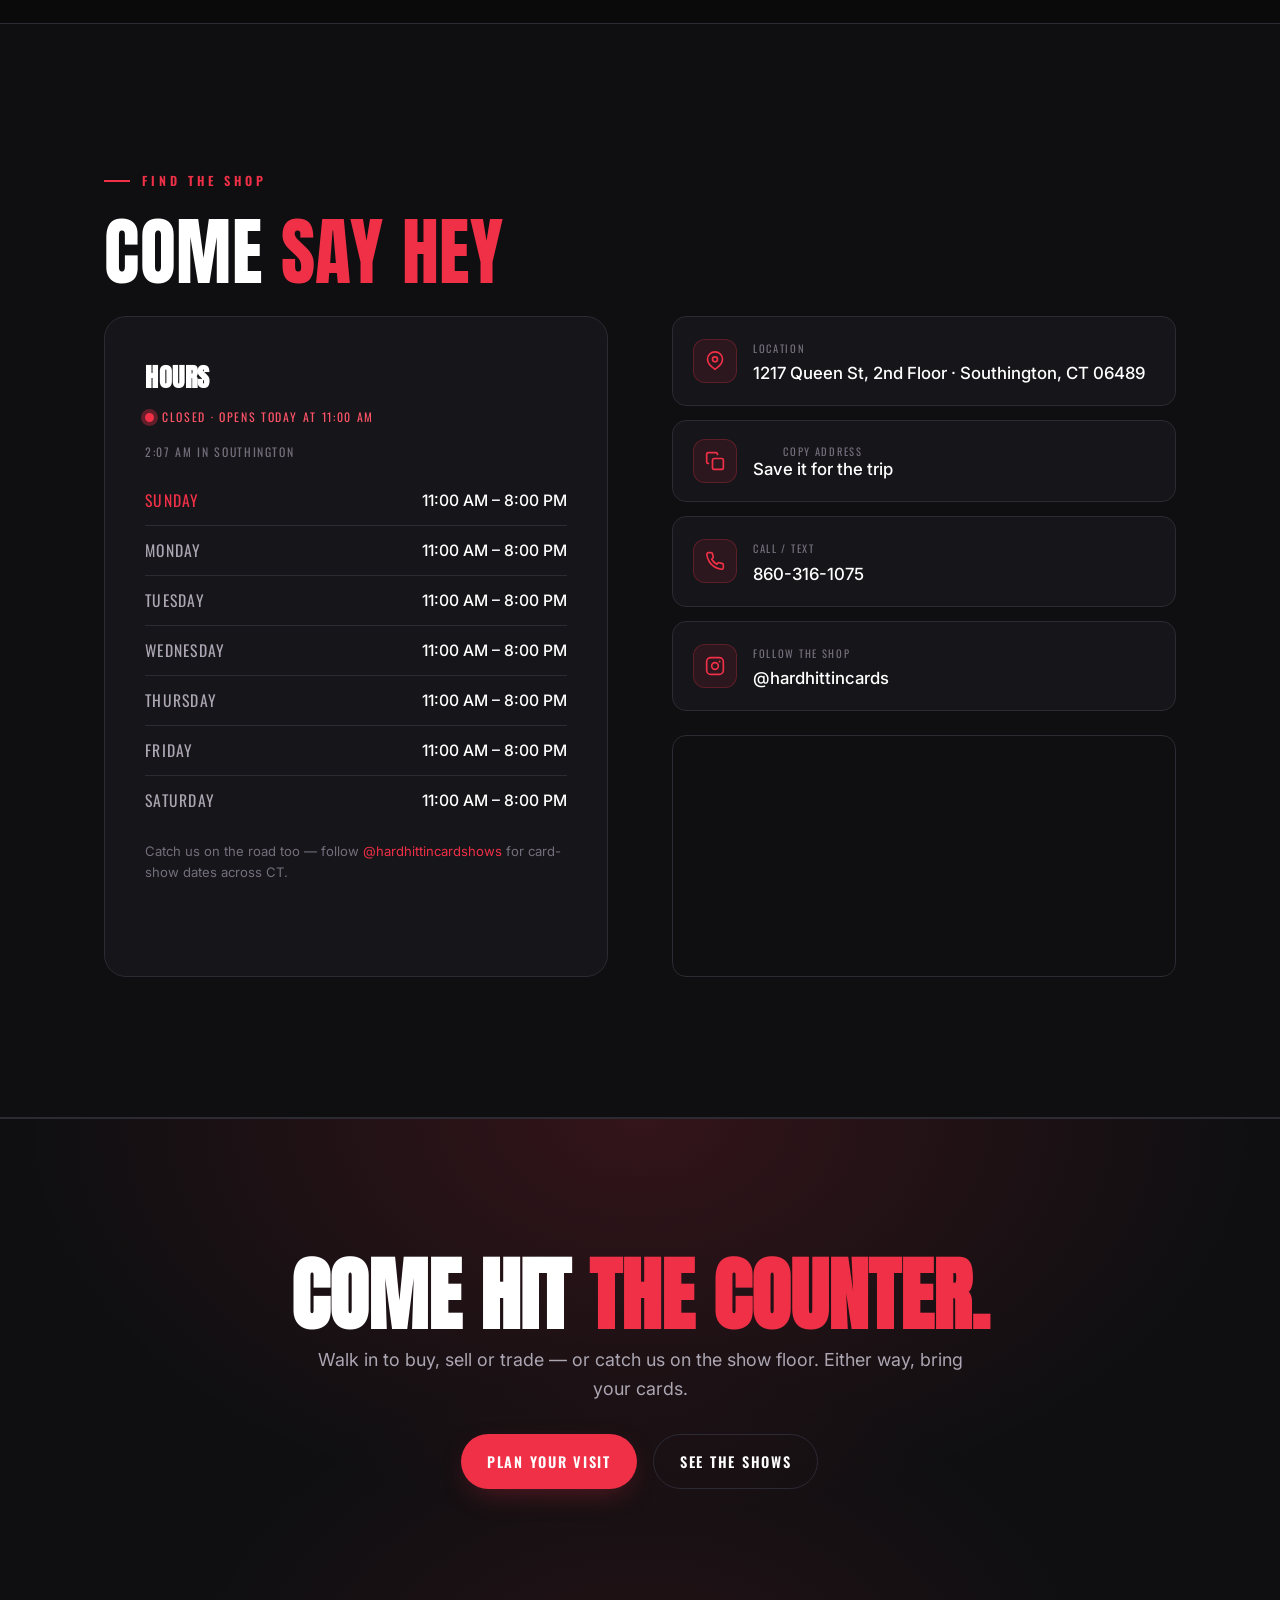
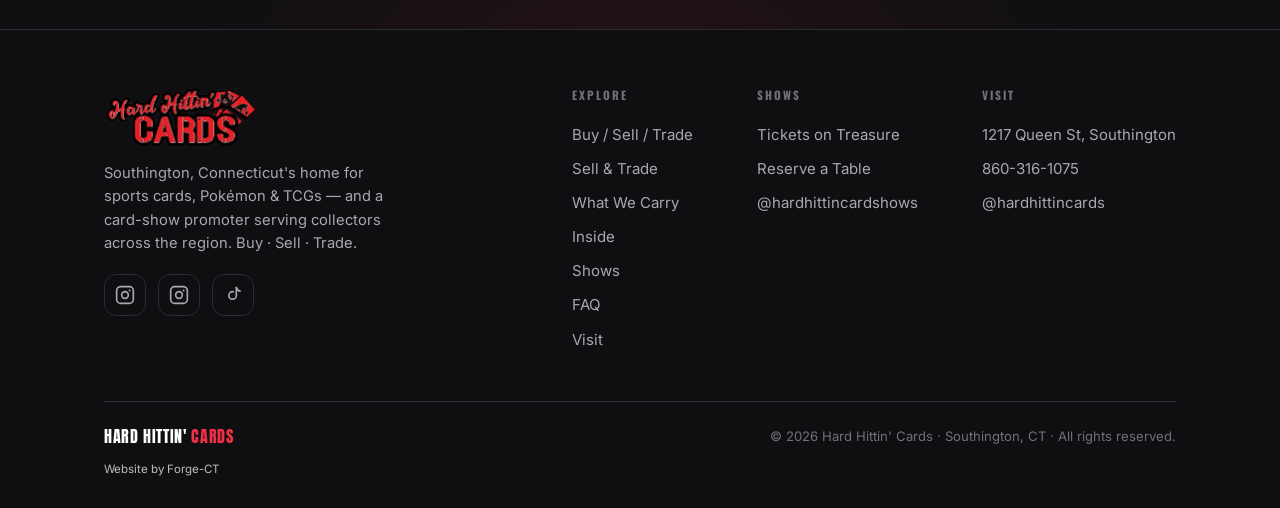
==== commit b55381c3: "Add Forge-CT footer attribution" ====
--- a/index.html
+++ b/index.html
@@ -551,6 +551,7 @@
         <span class="site">HARD HITTIN'<span class="g"> CARDS</span></span>
         <span>© <span id="year">2026</span> Hard Hittin' Cards · Southington, CT · All rights reserved.</span>
       </div>
+      <p class="forge-attribution">Website by <a href="https://forge-ct.com" target="_blank" rel="noopener noreferrer">Forge-CT</a></p>
     </div>
   </footer>
 
--- a/assets/css/styles.css
+++ b/assets/css/styles.css
@@ -790,3 +790,8 @@
   .two-col { grid-template-columns: 1fr; }
   .page { padding-top: 76px; }
 }
+
+/* Forge-CT attribution */
+.forge-attribution { margin: .65rem 0 0; color: inherit; font-size: .72em; opacity: .72; }
+.forge-attribution a { color: inherit; text-underline-offset: 2px; }
+.forge-attribution a:hover, .forge-attribution a:focus-visible { opacity: 1; }
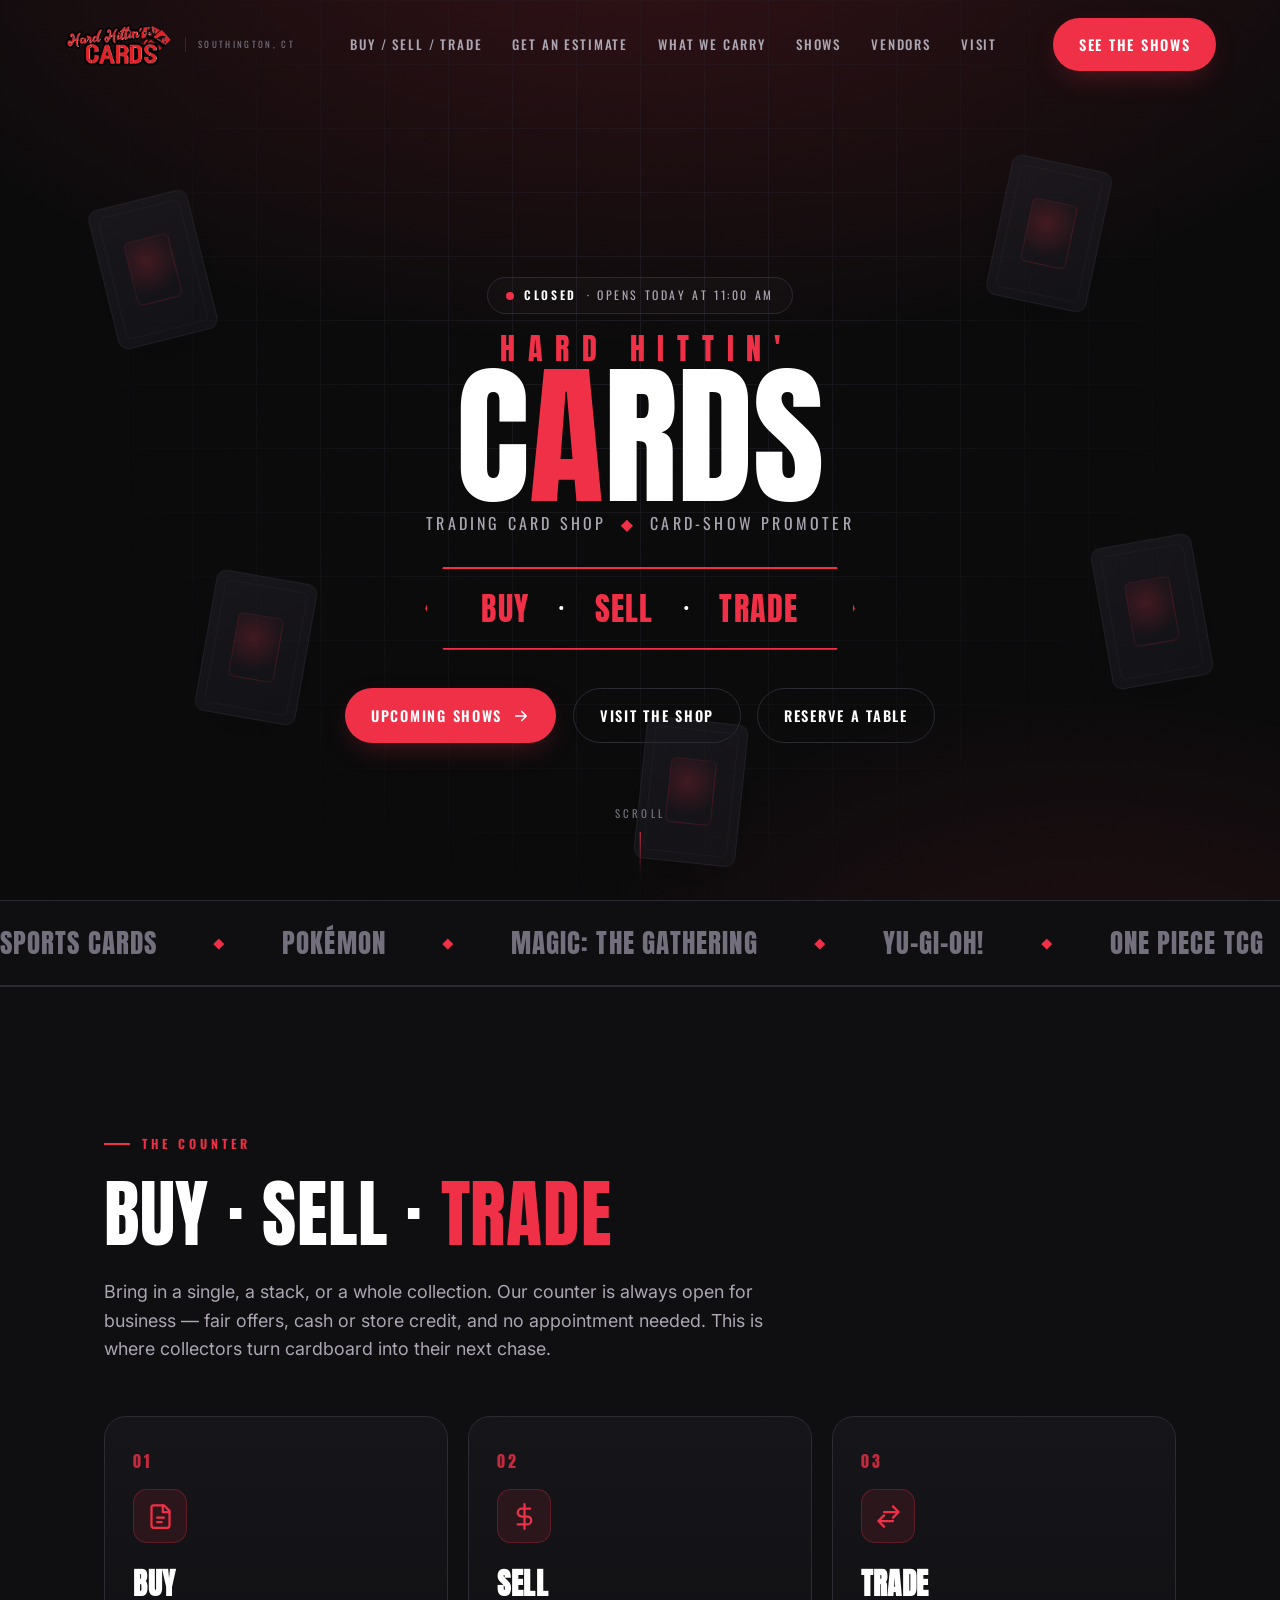
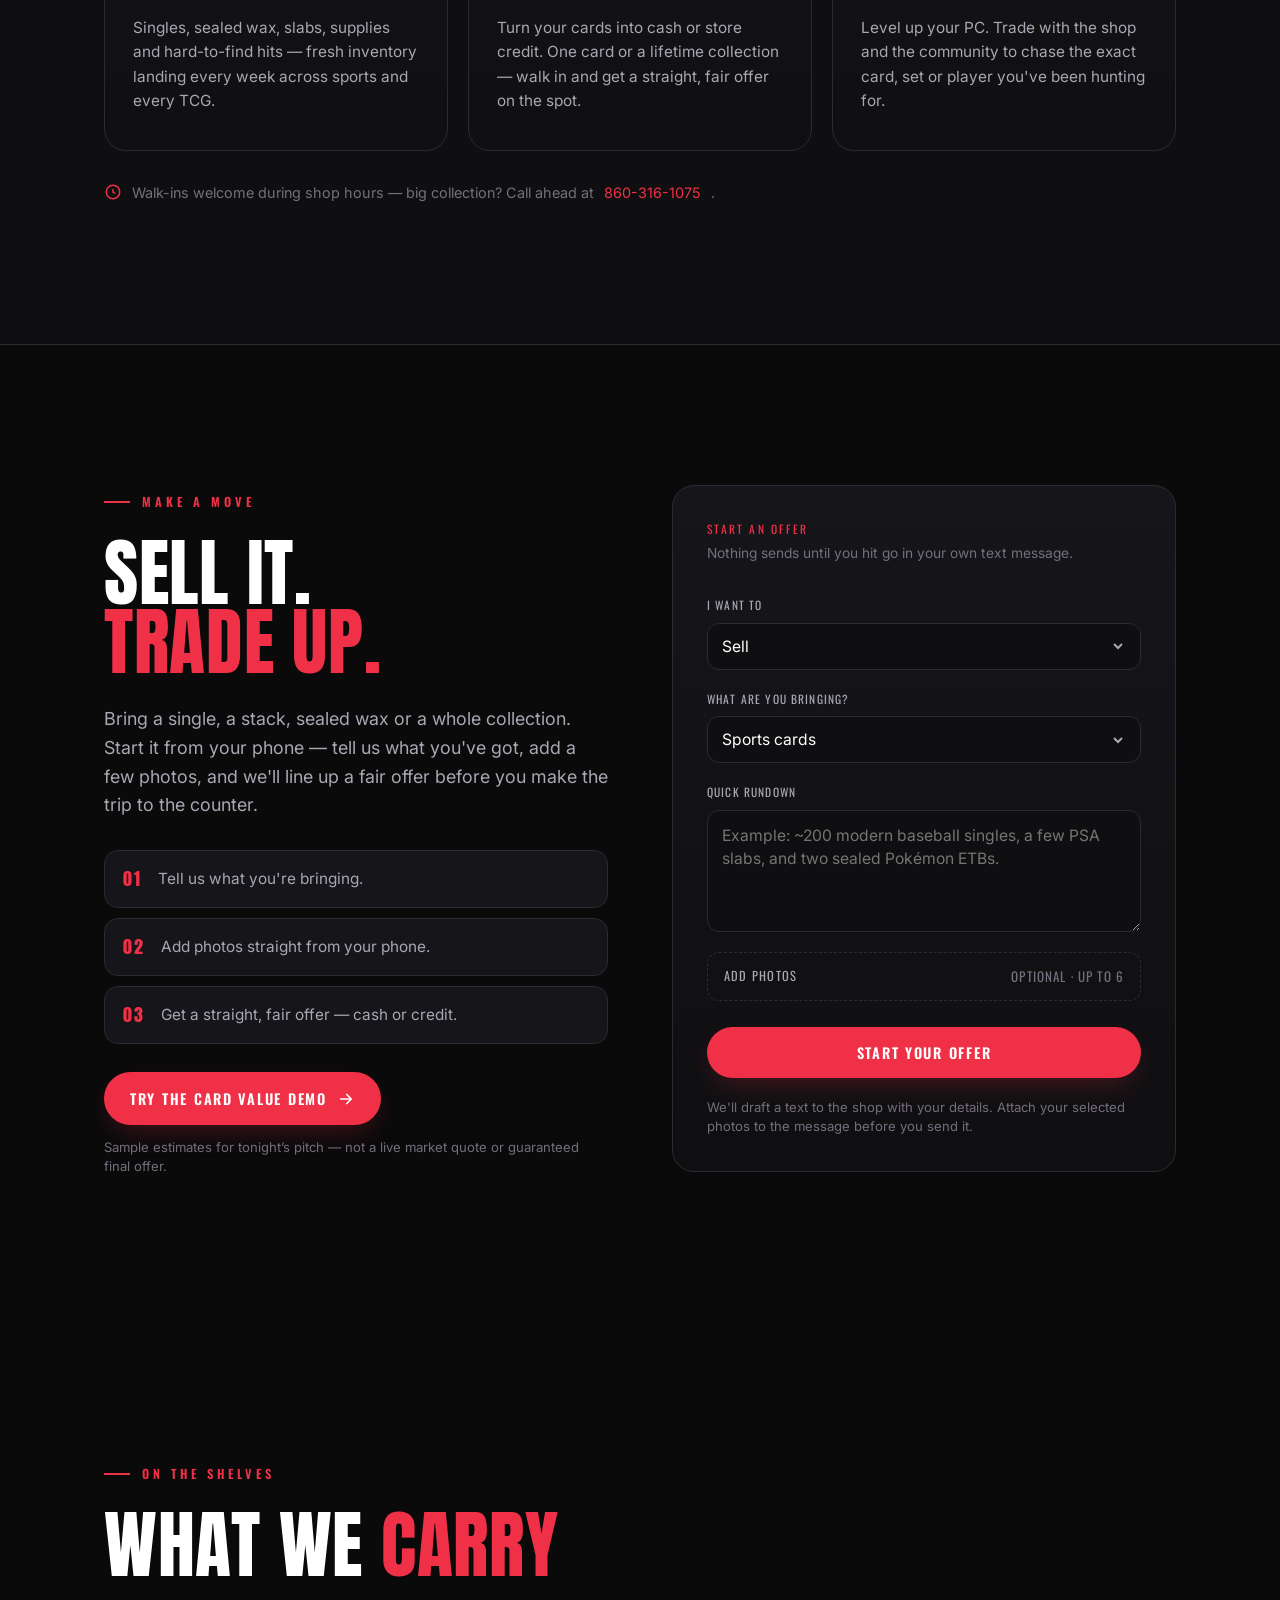
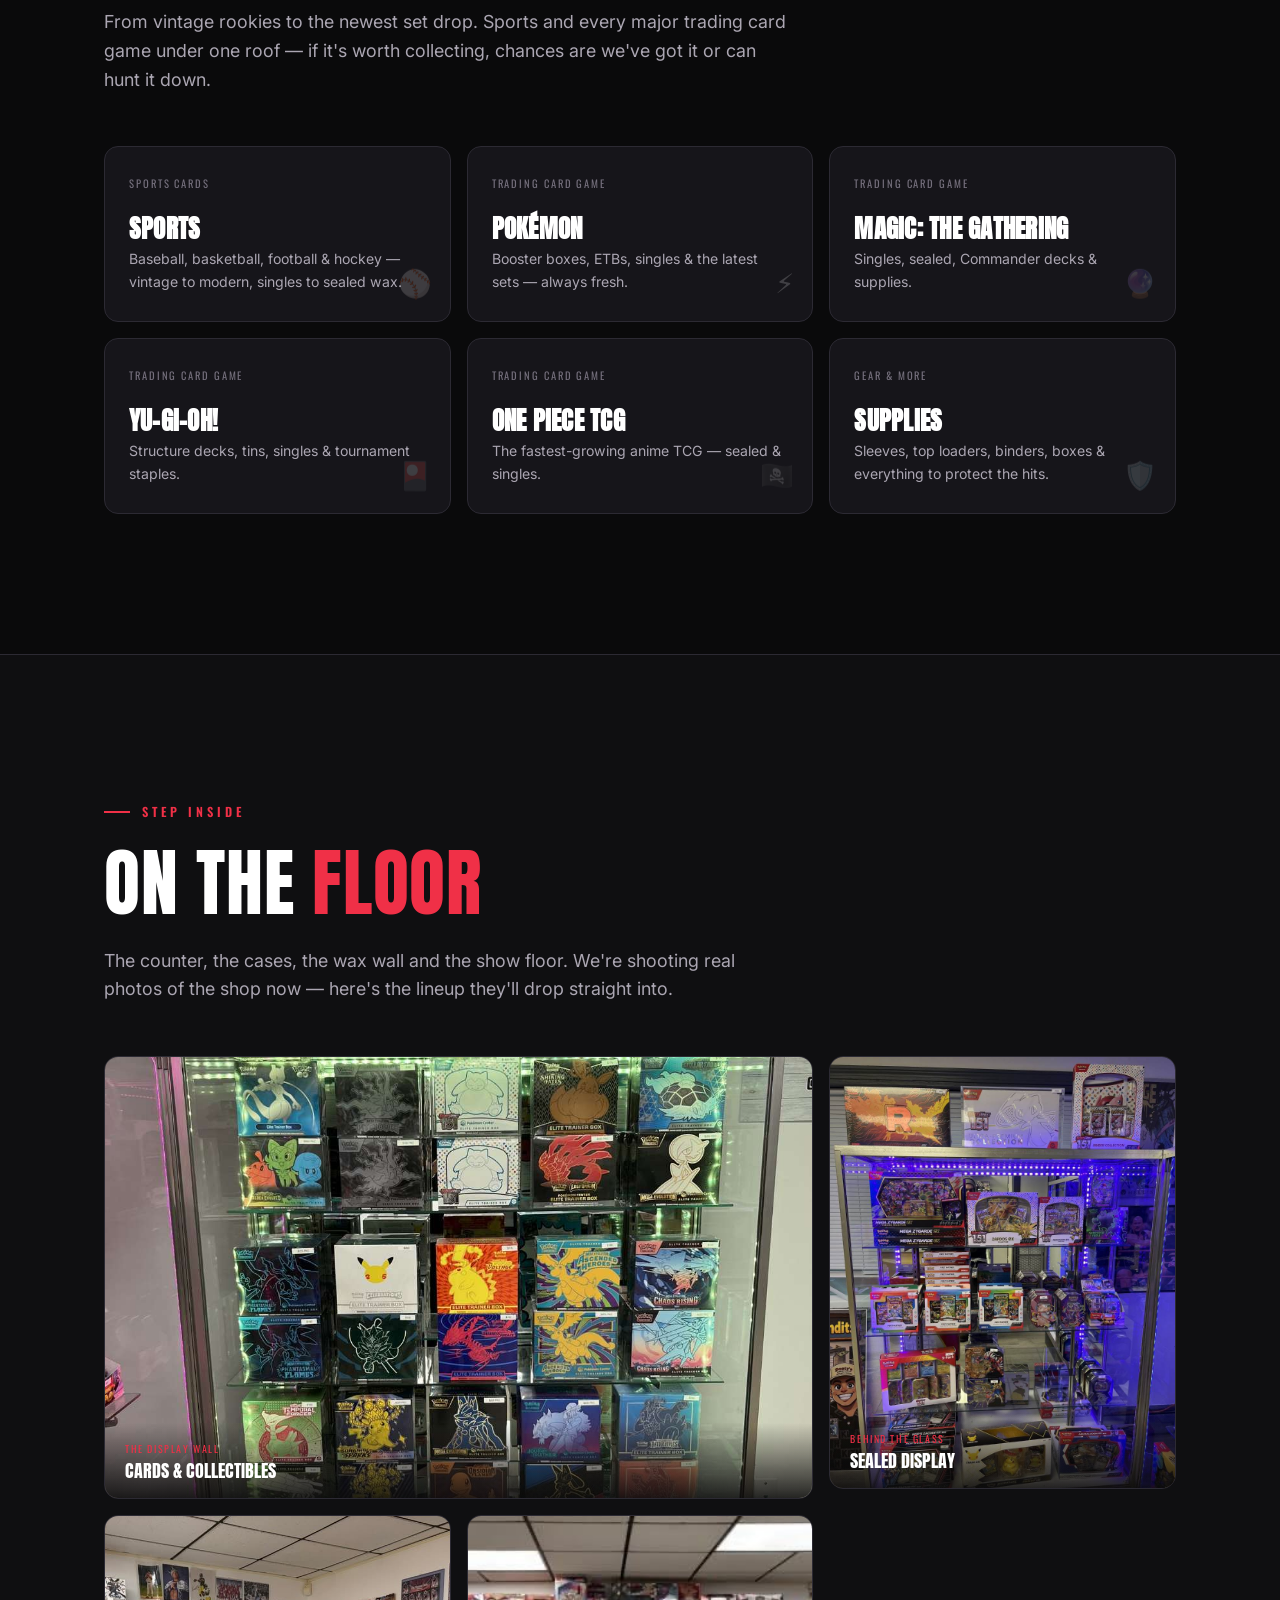
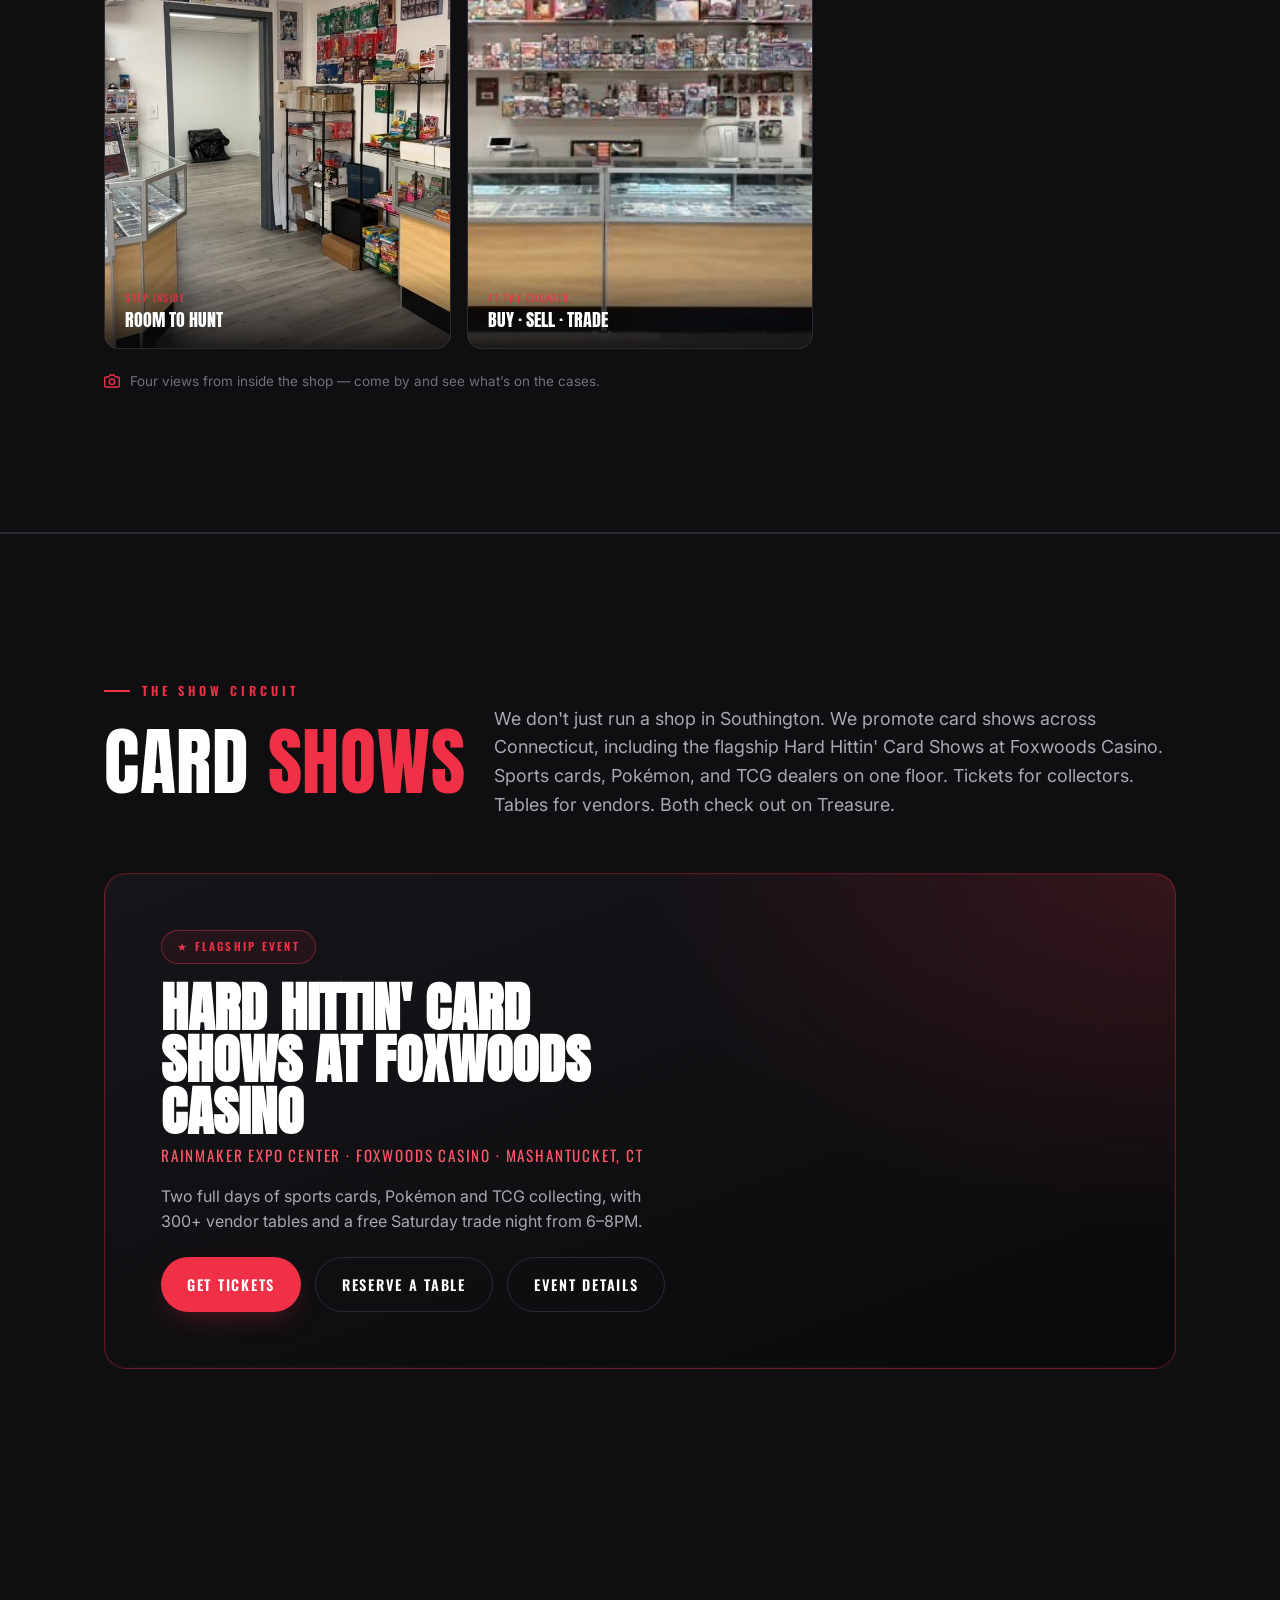
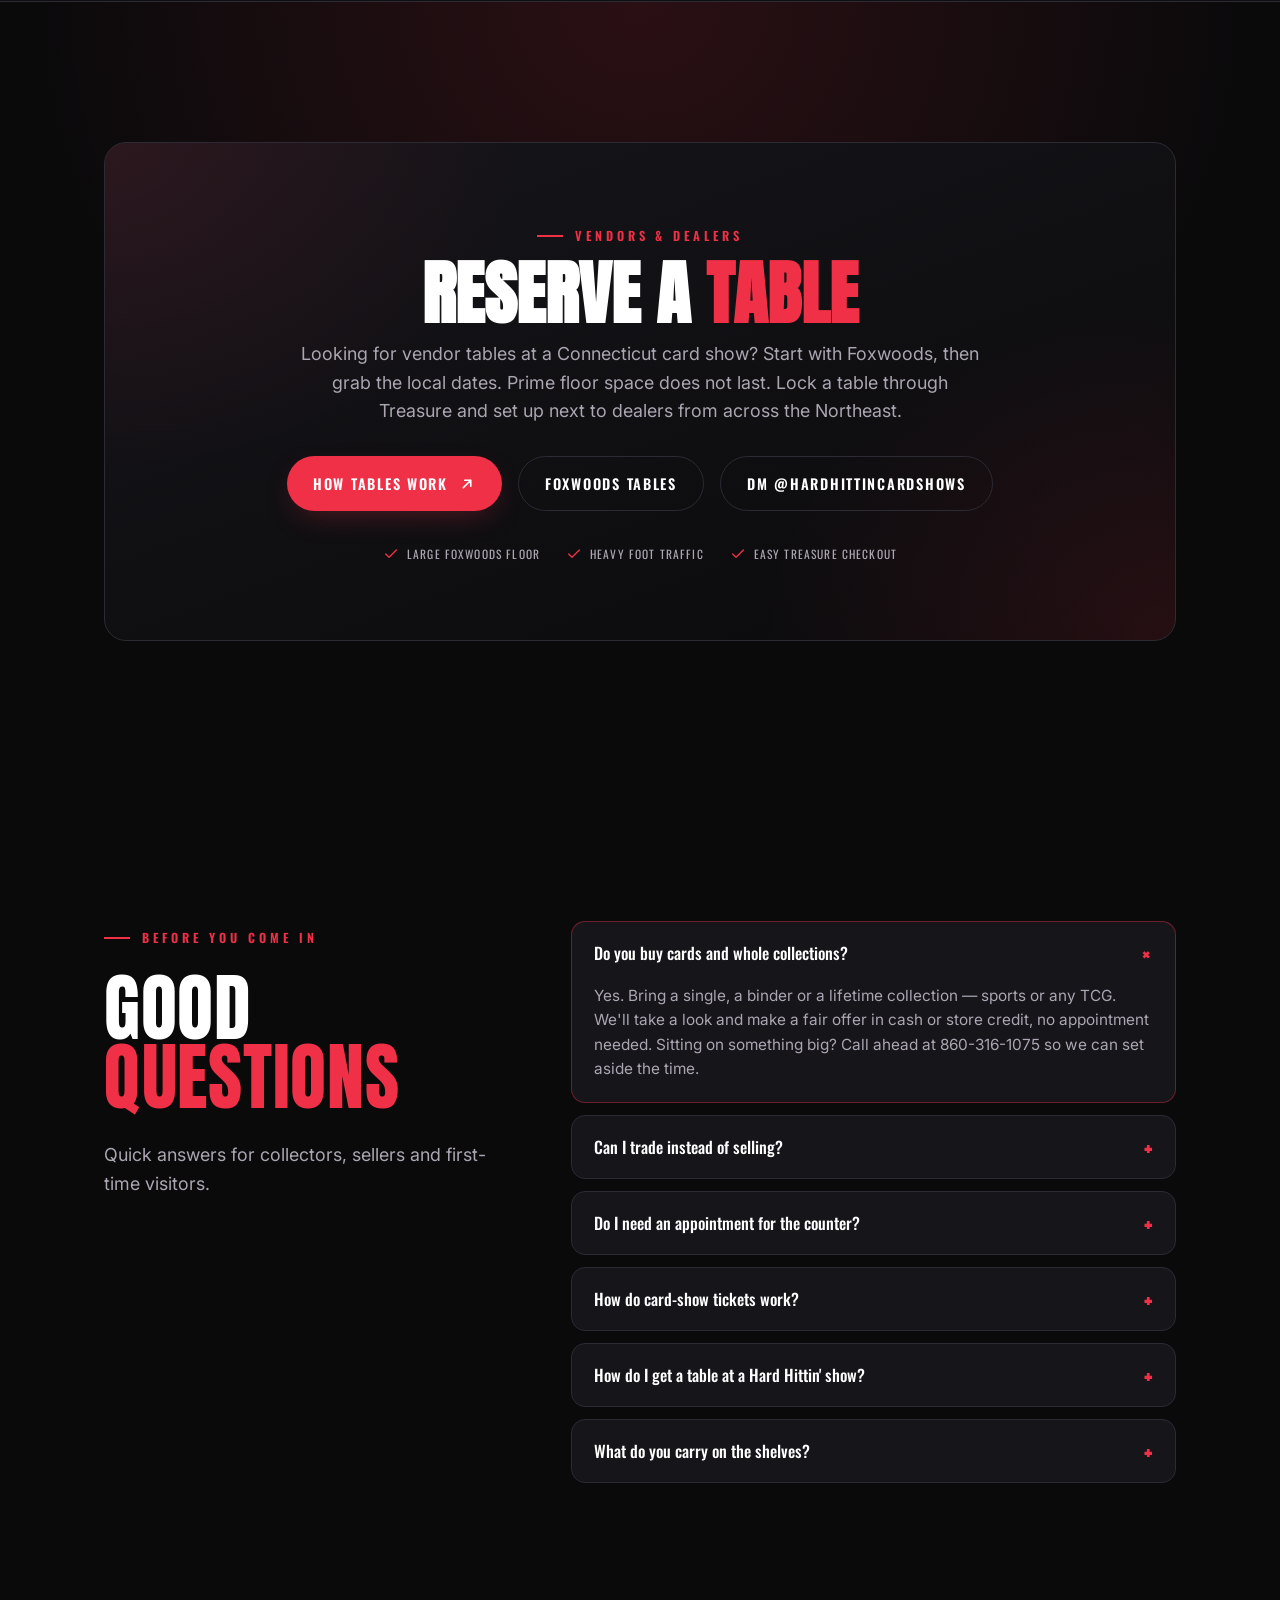
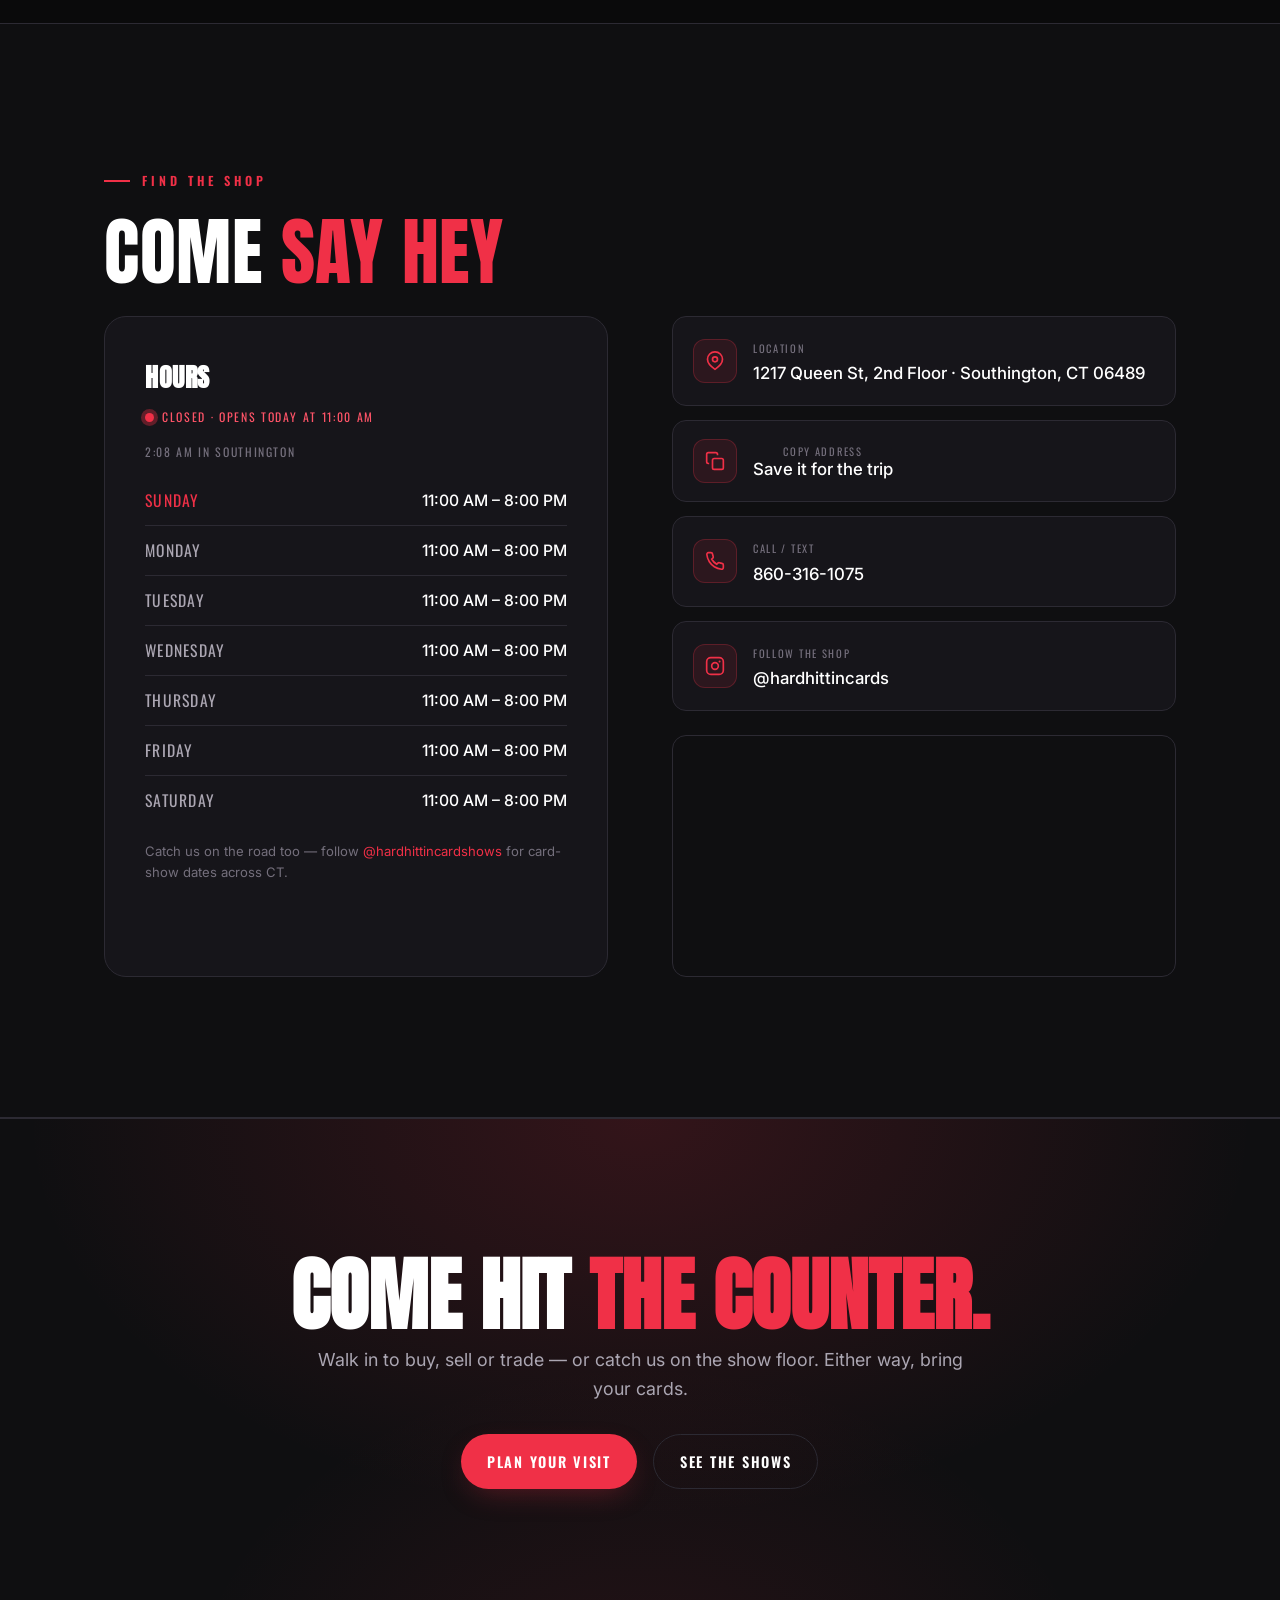
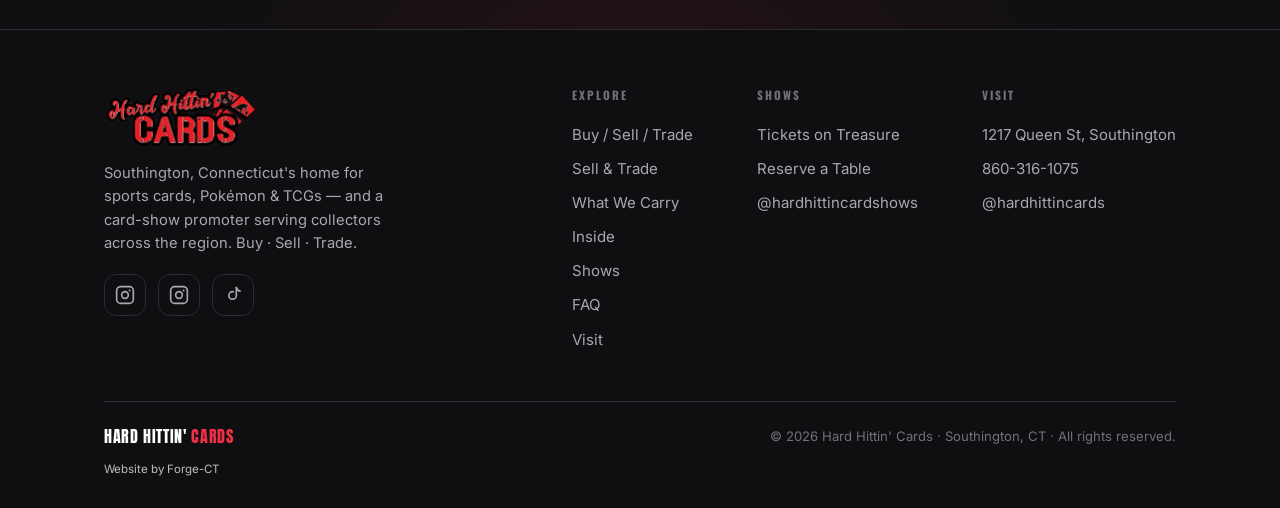
==== commit 73f844ff: "Integrate card offer calculator at native offer route" ====
--- a/index.html
+++ b/index.html
@@ -151,7 +151,7 @@
     </a>
     <nav class="nav-links" aria-label="Primary">
       <a href="#counter">Buy / Sell / Trade</a>
-      <a href="https://buy.hardhittincardshop.com/">Get an Estimate</a>
+      <a href="/offer">Get an Estimate</a>
       <a href="#carry">What We Carry</a>
       <a href="/shows">Shows</a>
       <a href="/vendors">Vendors</a>
@@ -166,7 +166,7 @@
   <!-- Mobile menu -->
   <div class="nav-menu" id="navMenu" aria-label="Mobile navigation">
     <a href="#counter">Buy / Sell / Trade</a>
-    <a href="https://buy.hardhittincardshop.com/">Get an Estimate</a>
+    <a href="/offer">Get an Estimate</a>
     <a href="#carry">What We Carry</a>
     <a href="/shows">Shows</a>
     <a href="/vendors">Vendors</a>
@@ -266,7 +266,7 @@
             <div><span>03</span><p>Get a straight, fair offer — cash or credit.</p></div>
           </div>
           <div class="trade-demo-cta" data-reveal data-reveal-delay="2">
-            <a class="btn btn--primary" href="https://tcg-buy-calculator-8aicto9ol-nickhsousa96-8307s-projects.vercel.app" target="_blank" rel="noopener noreferrer">
+            <a class="btn btn--primary" href="/offer" target="_blank" rel="noopener noreferrer">
               Try the Card Value Demo
               <svg viewBox="0 0 24 24" fill="none" stroke="currentColor" stroke-width="2.2" stroke-linecap="round" stroke-linejoin="round" aria-hidden="true"><path d="M5 12h14M13 6l6 6-6 6"/></svg>
             </a>
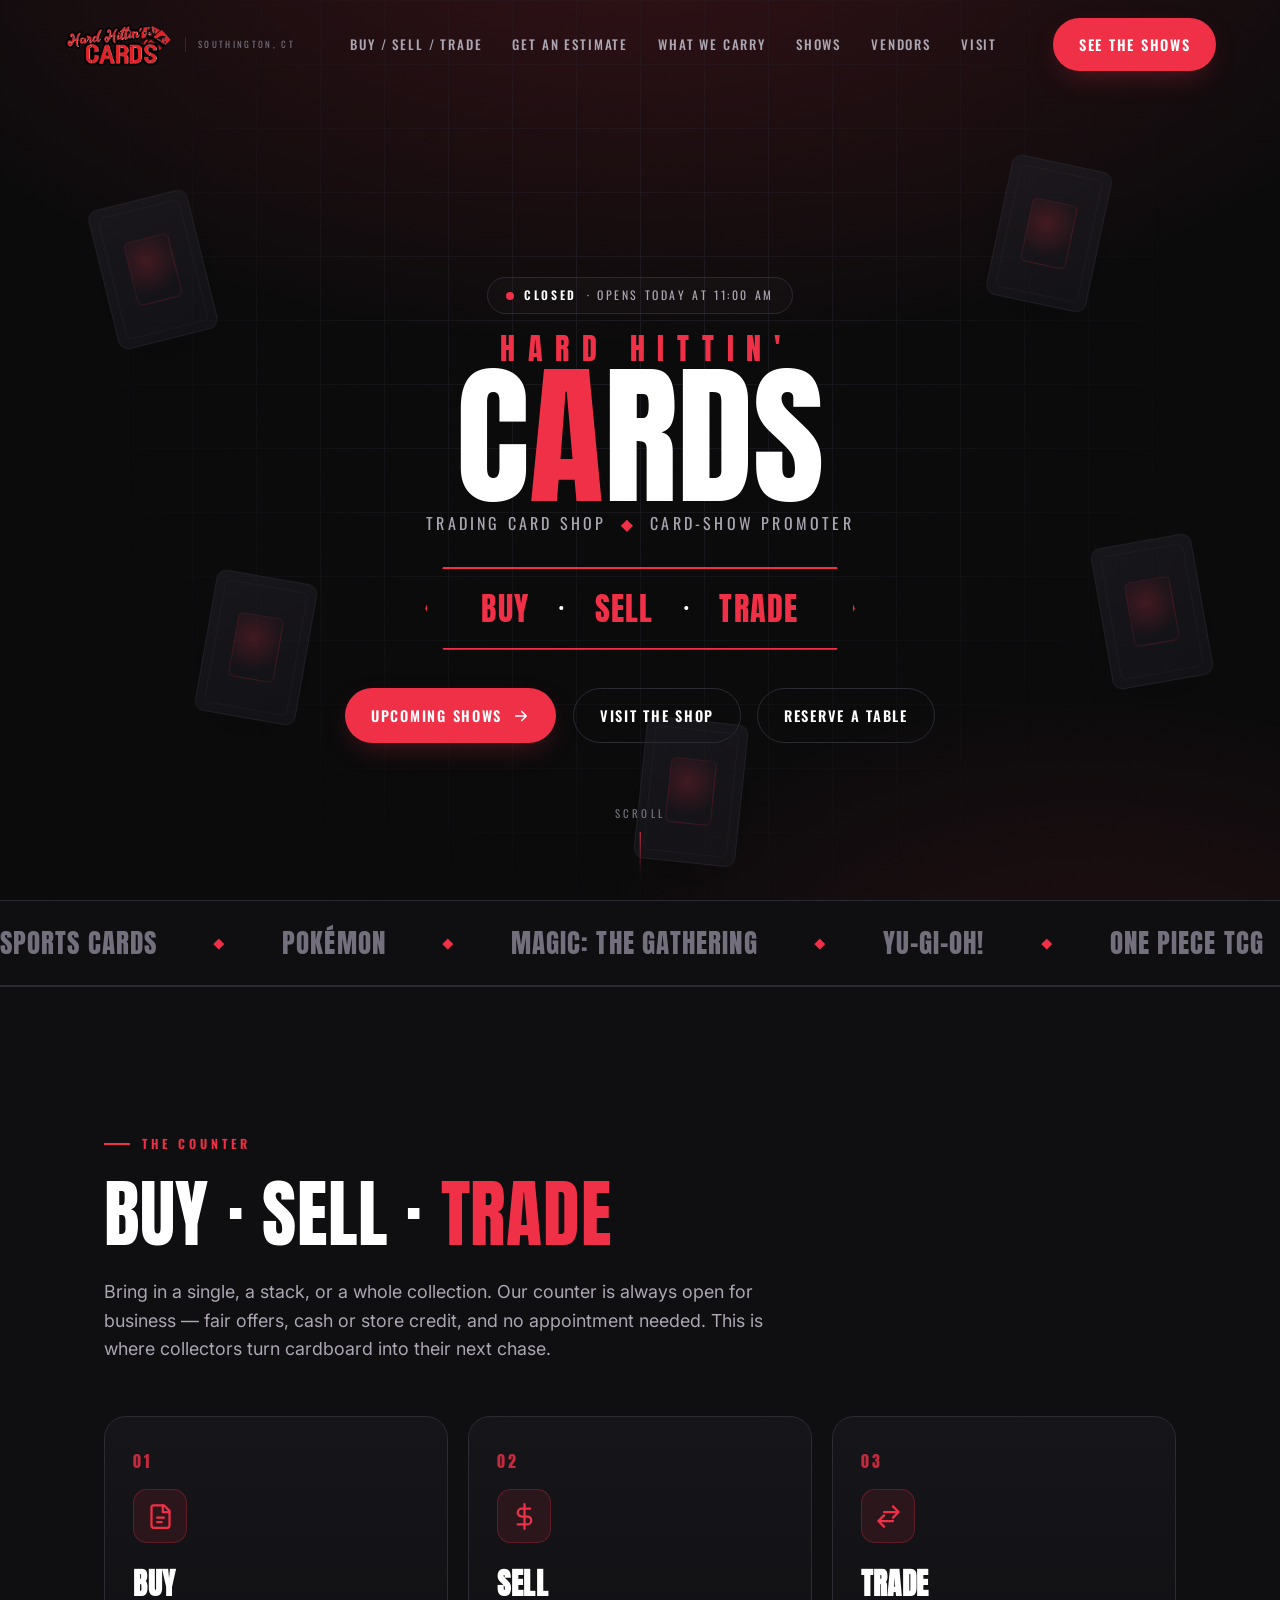
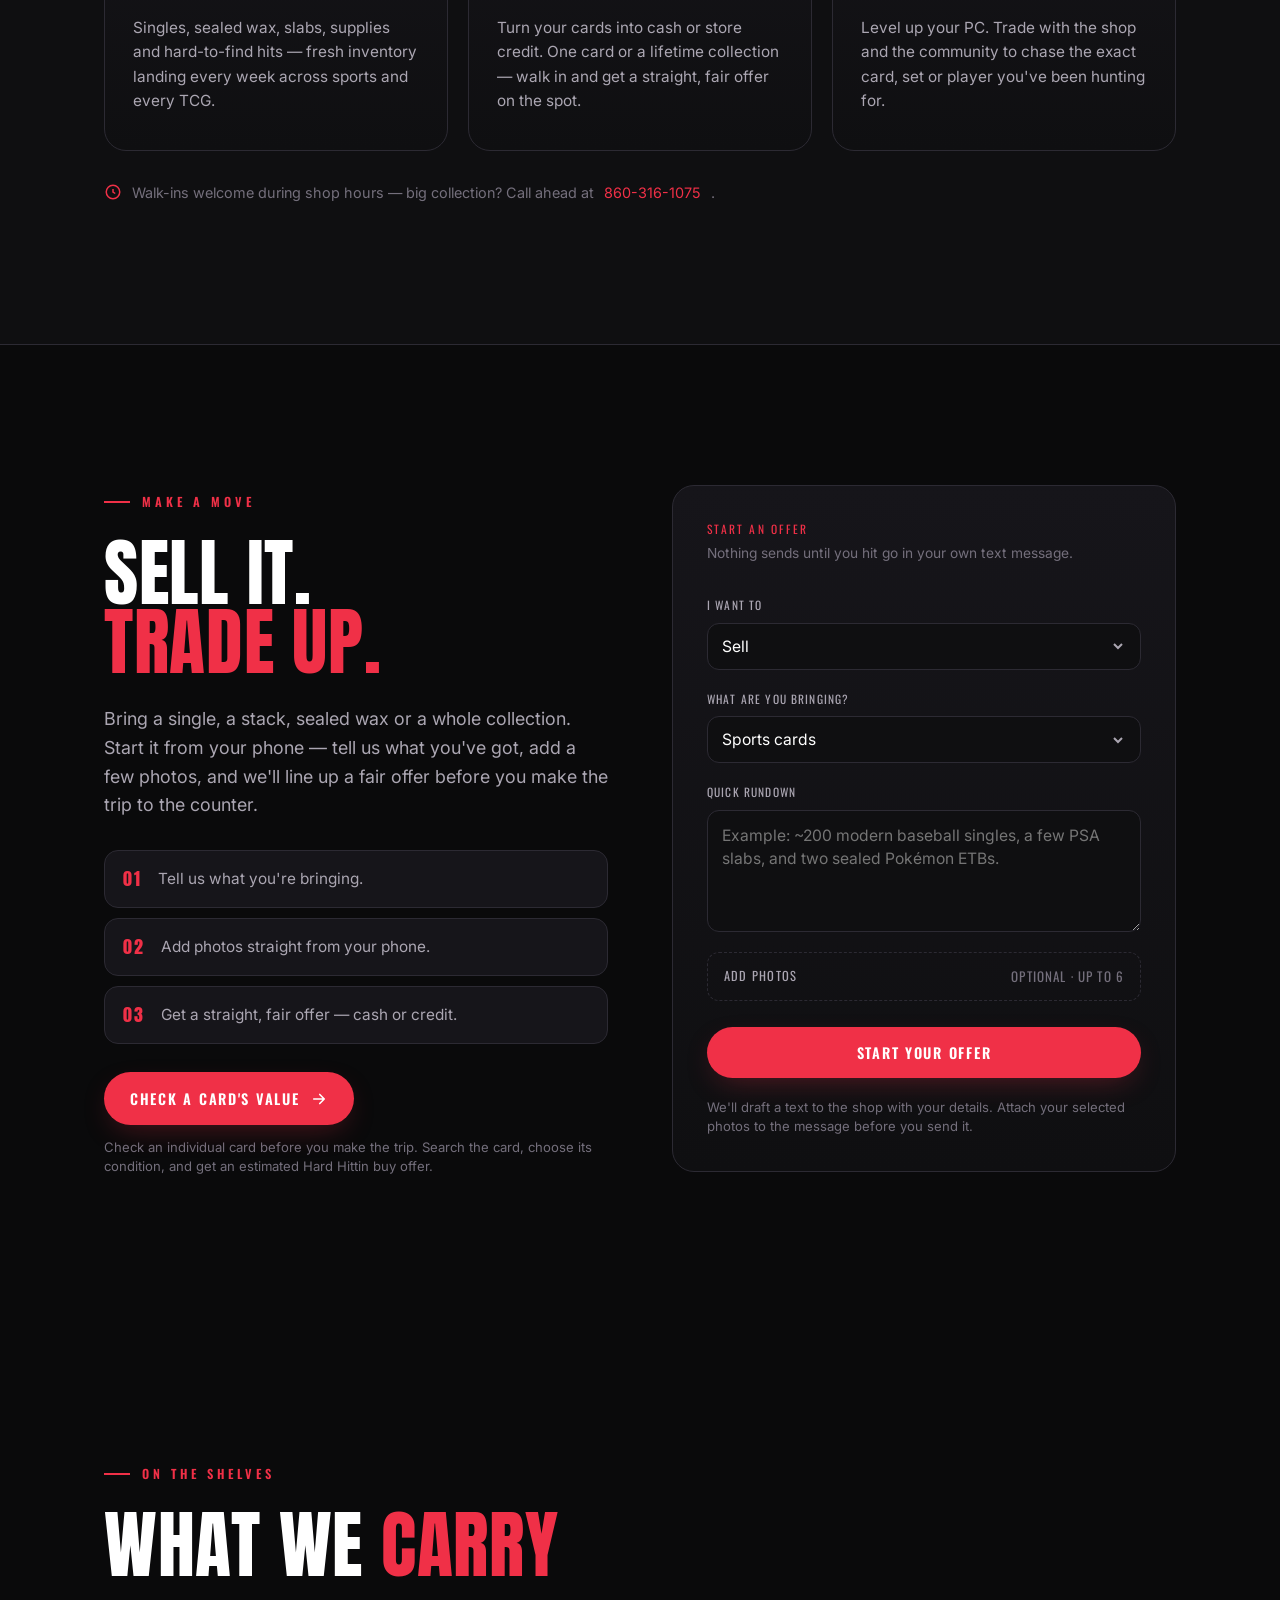
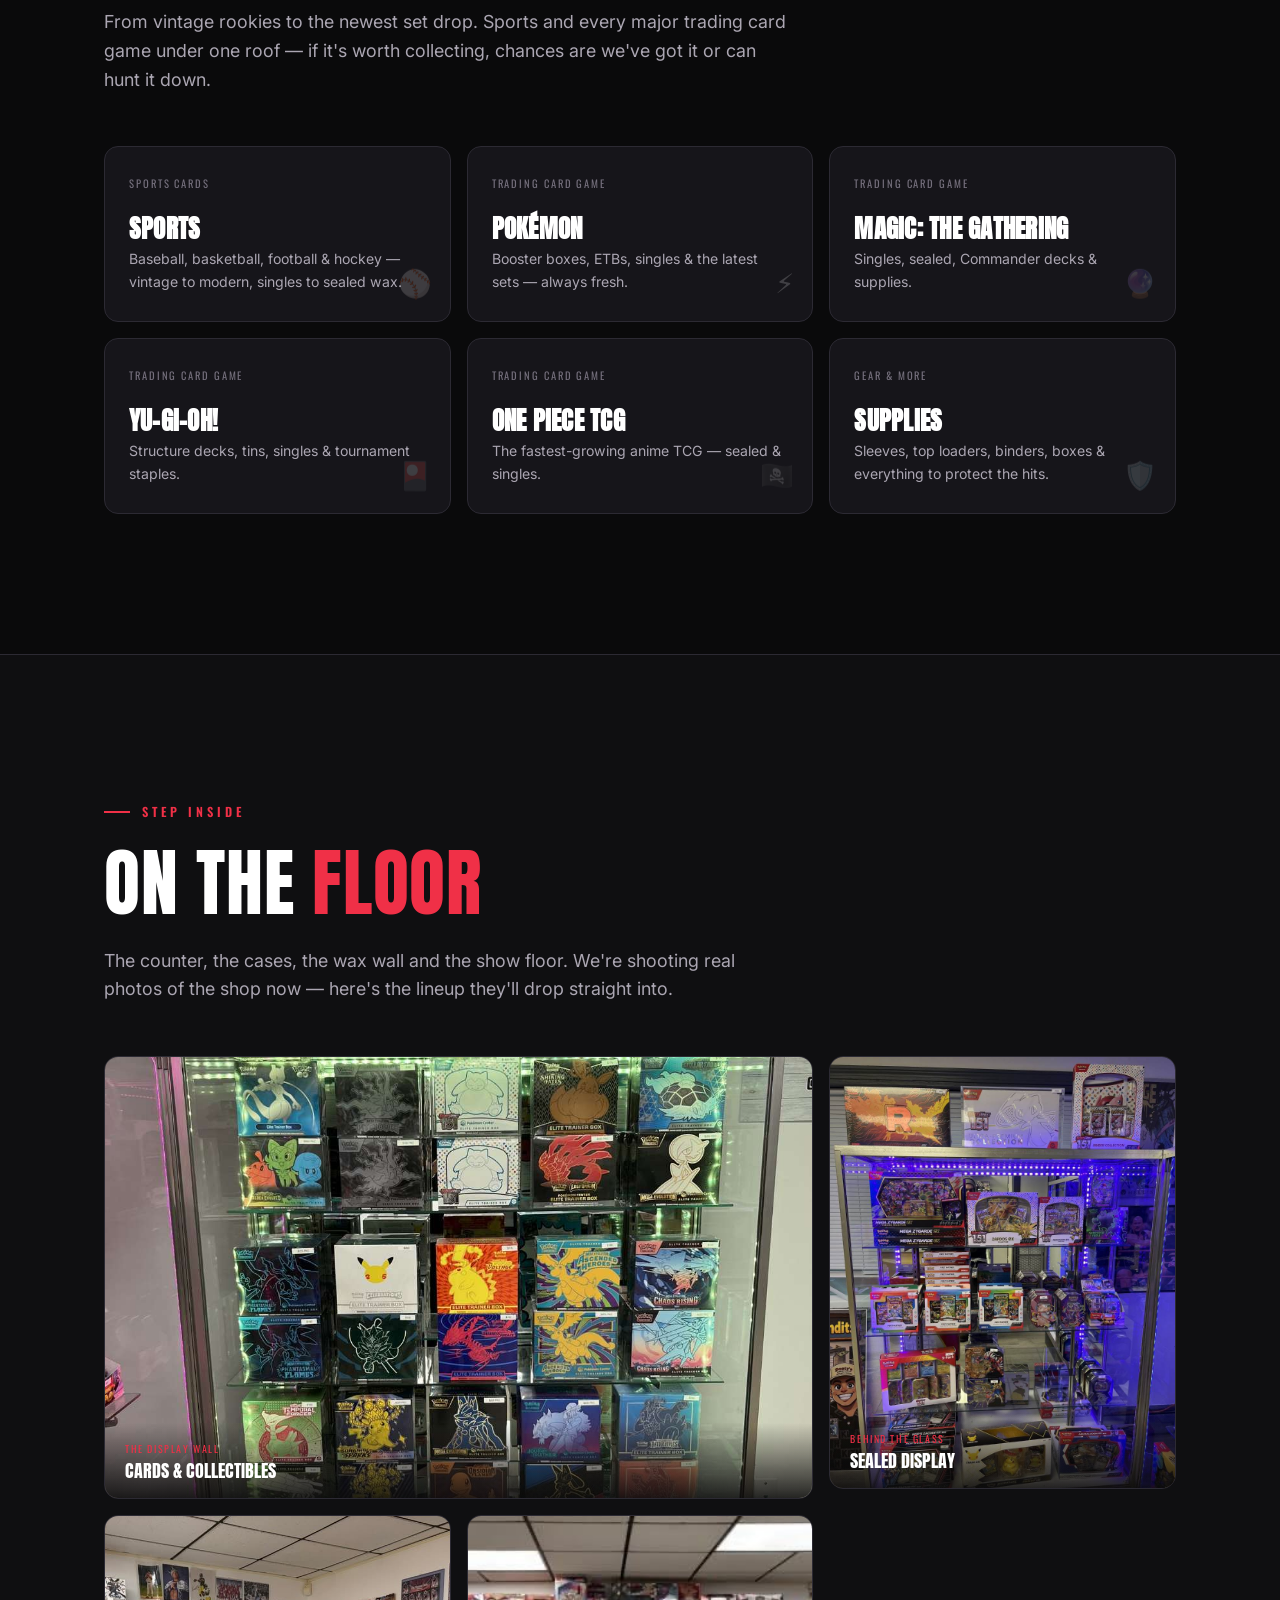
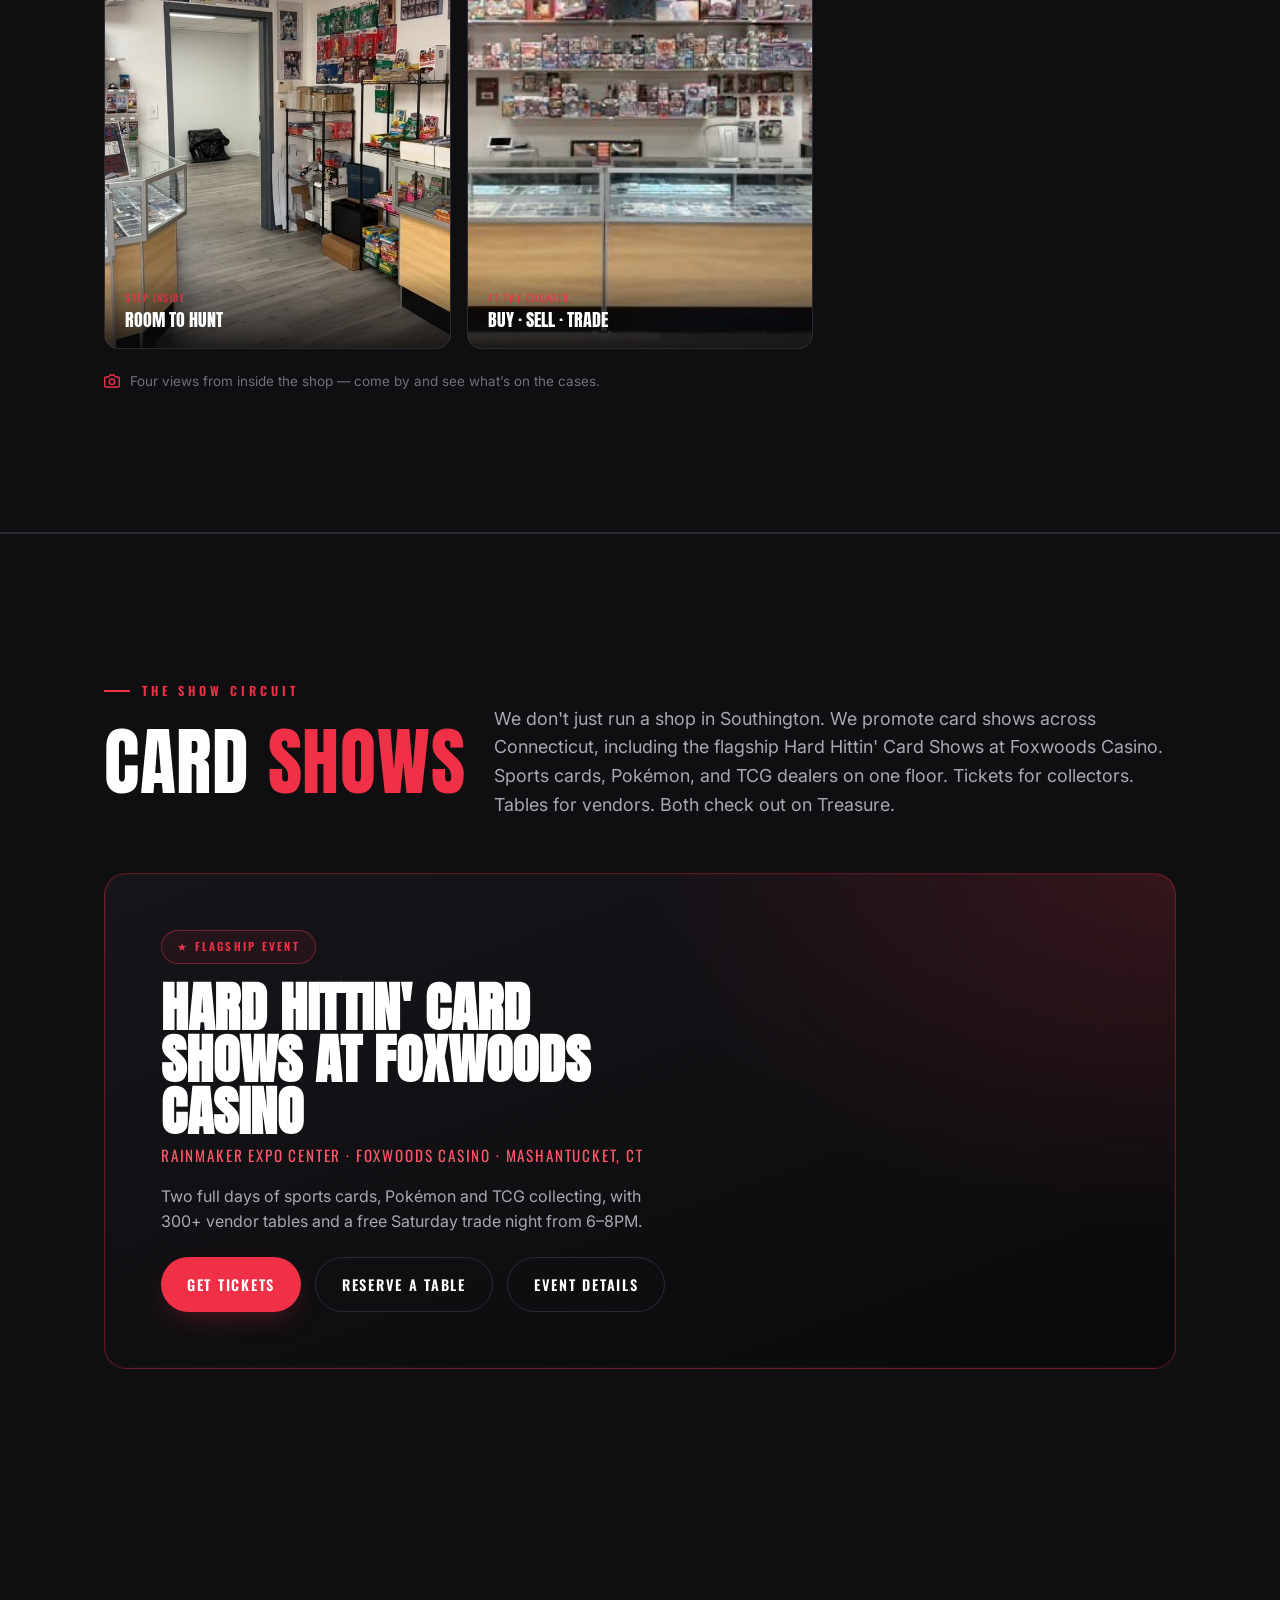
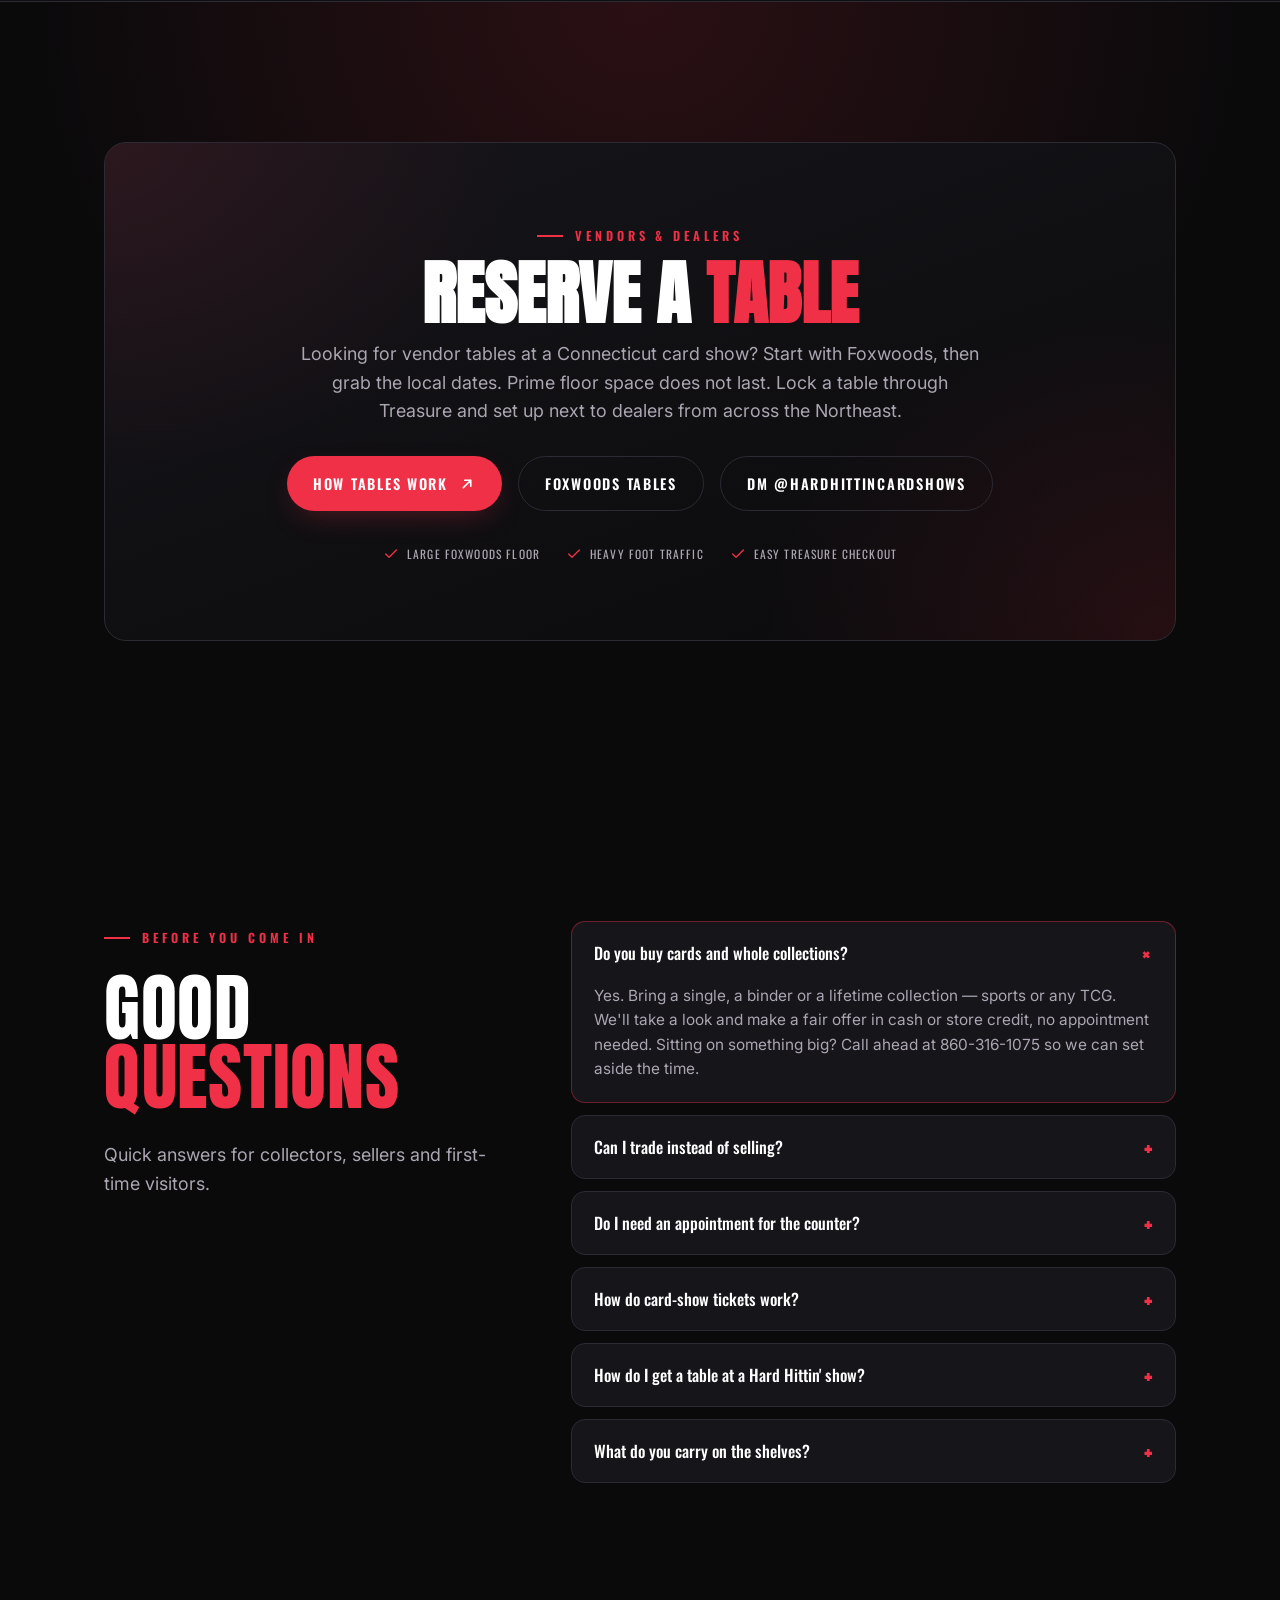
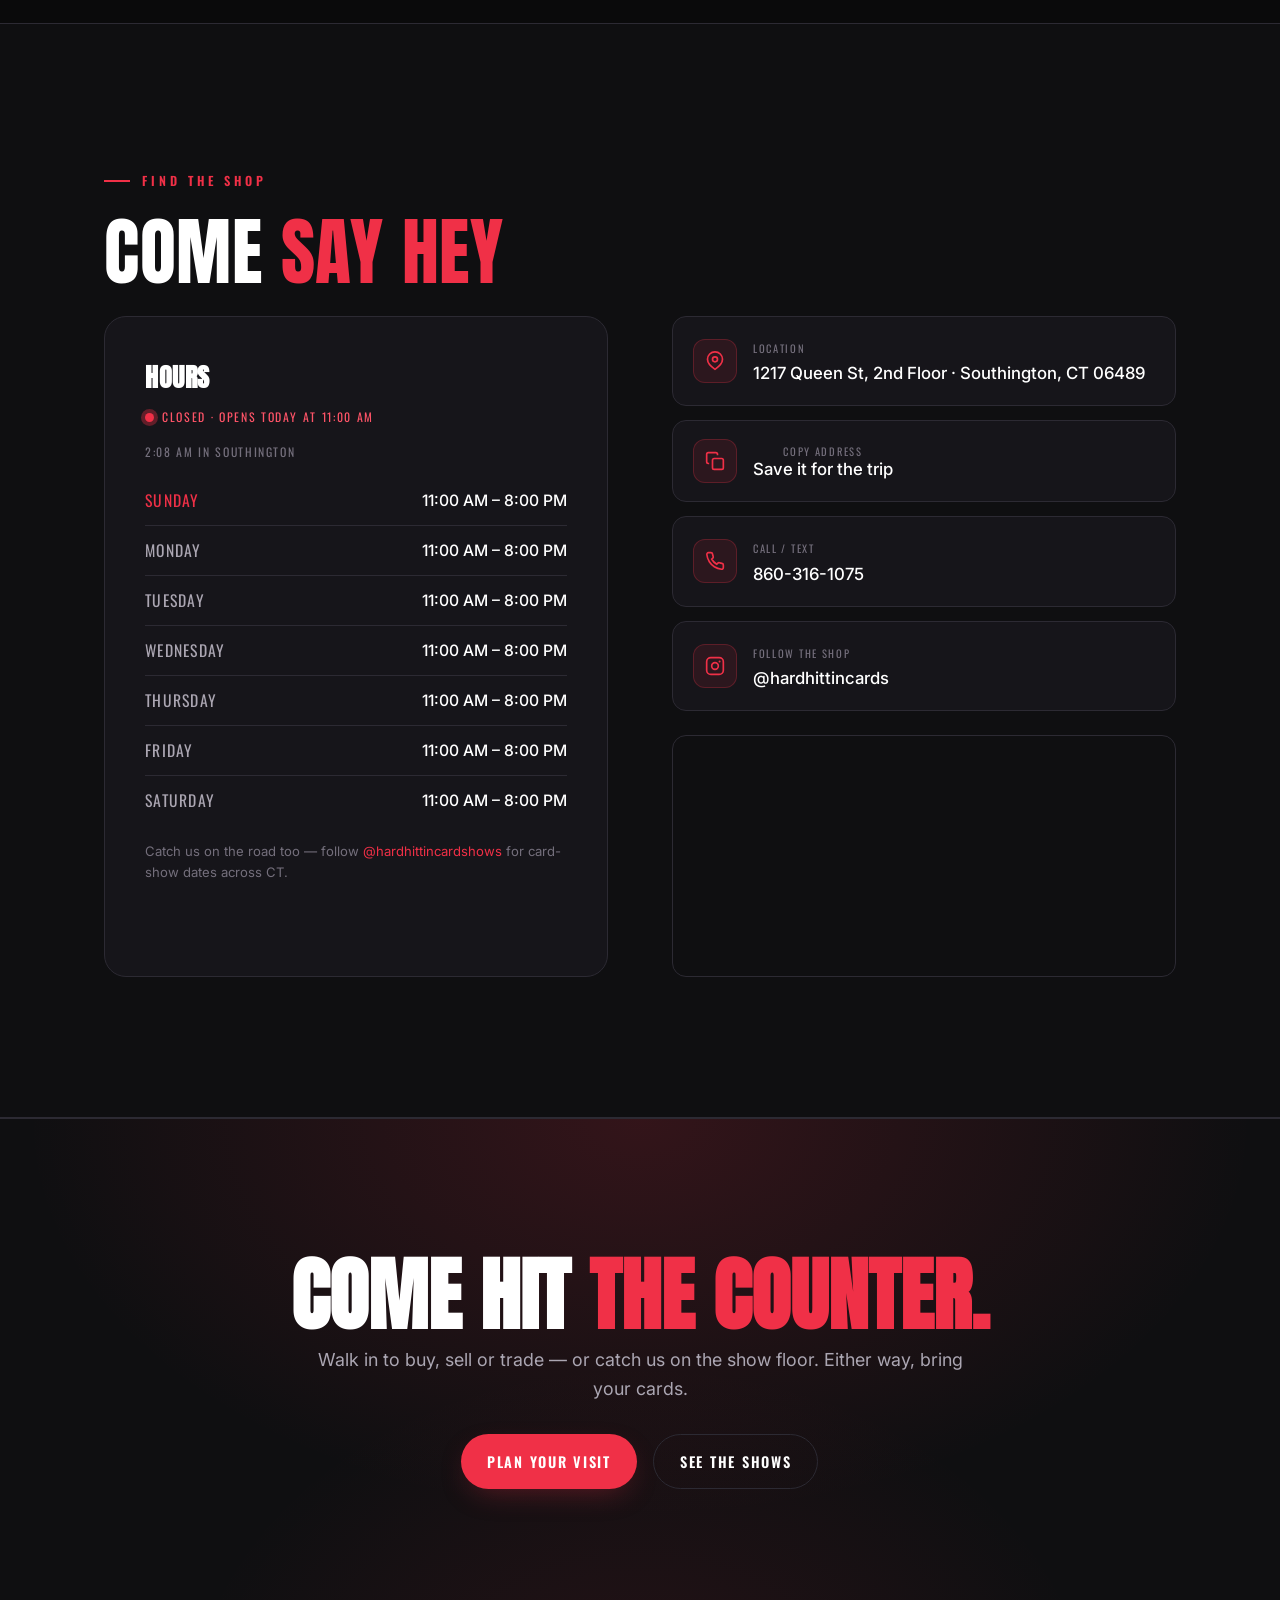
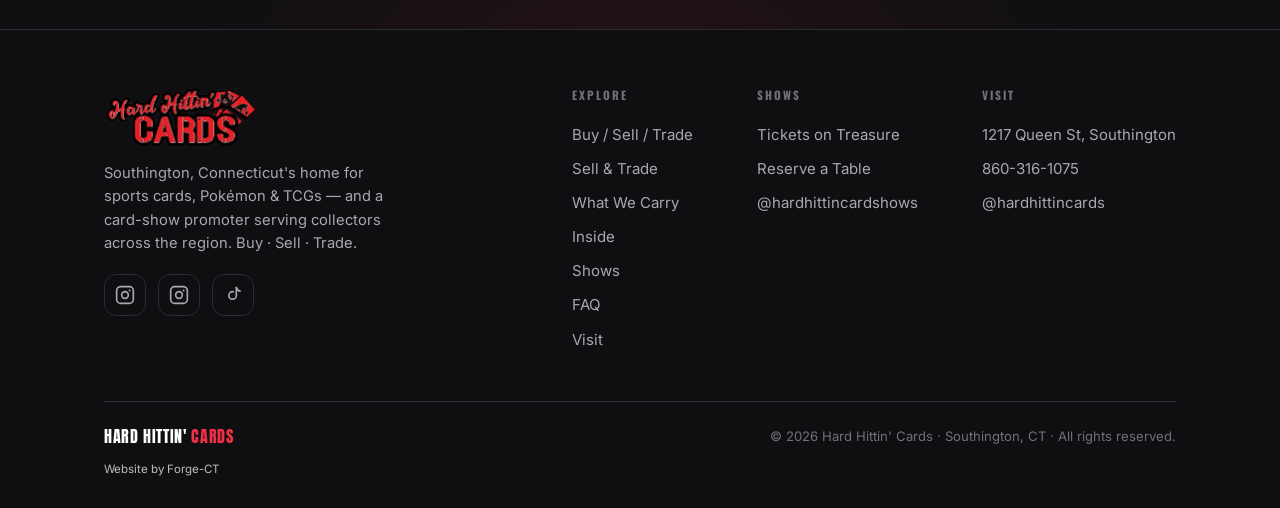
==== commit 74c7f172: "Promote card value calculator on homepage" ====
--- a/index.html
+++ b/index.html
@@ -266,11 +266,11 @@
             <div><span>03</span><p>Get a straight, fair offer — cash or credit.</p></div>
           </div>
           <div class="trade-demo-cta" data-reveal data-reveal-delay="2">
-            <a class="btn btn--primary" href="/offer" target="_blank" rel="noopener noreferrer">
-              Try the Card Value Demo
+            <a class="btn btn--primary" href="/offer">
+              Check a Card's Value
               <svg viewBox="0 0 24 24" fill="none" stroke="currentColor" stroke-width="2.2" stroke-linecap="round" stroke-linejoin="round" aria-hidden="true"><path d="M5 12h14M13 6l6 6-6 6"/></svg>
             </a>
-            <p class="form-note">Sample estimates for tonight’s pitch — not a live market quote or guaranteed final offer.</p>
+            <p class="form-note">Check an individual card before you make the trip. Search the card, choose its condition, and get an estimated Hard Hittin buy offer.</p>
           </div>
         </div>
         <form class="offer-form" id="offerForm" data-reveal data-reveal-delay="1">
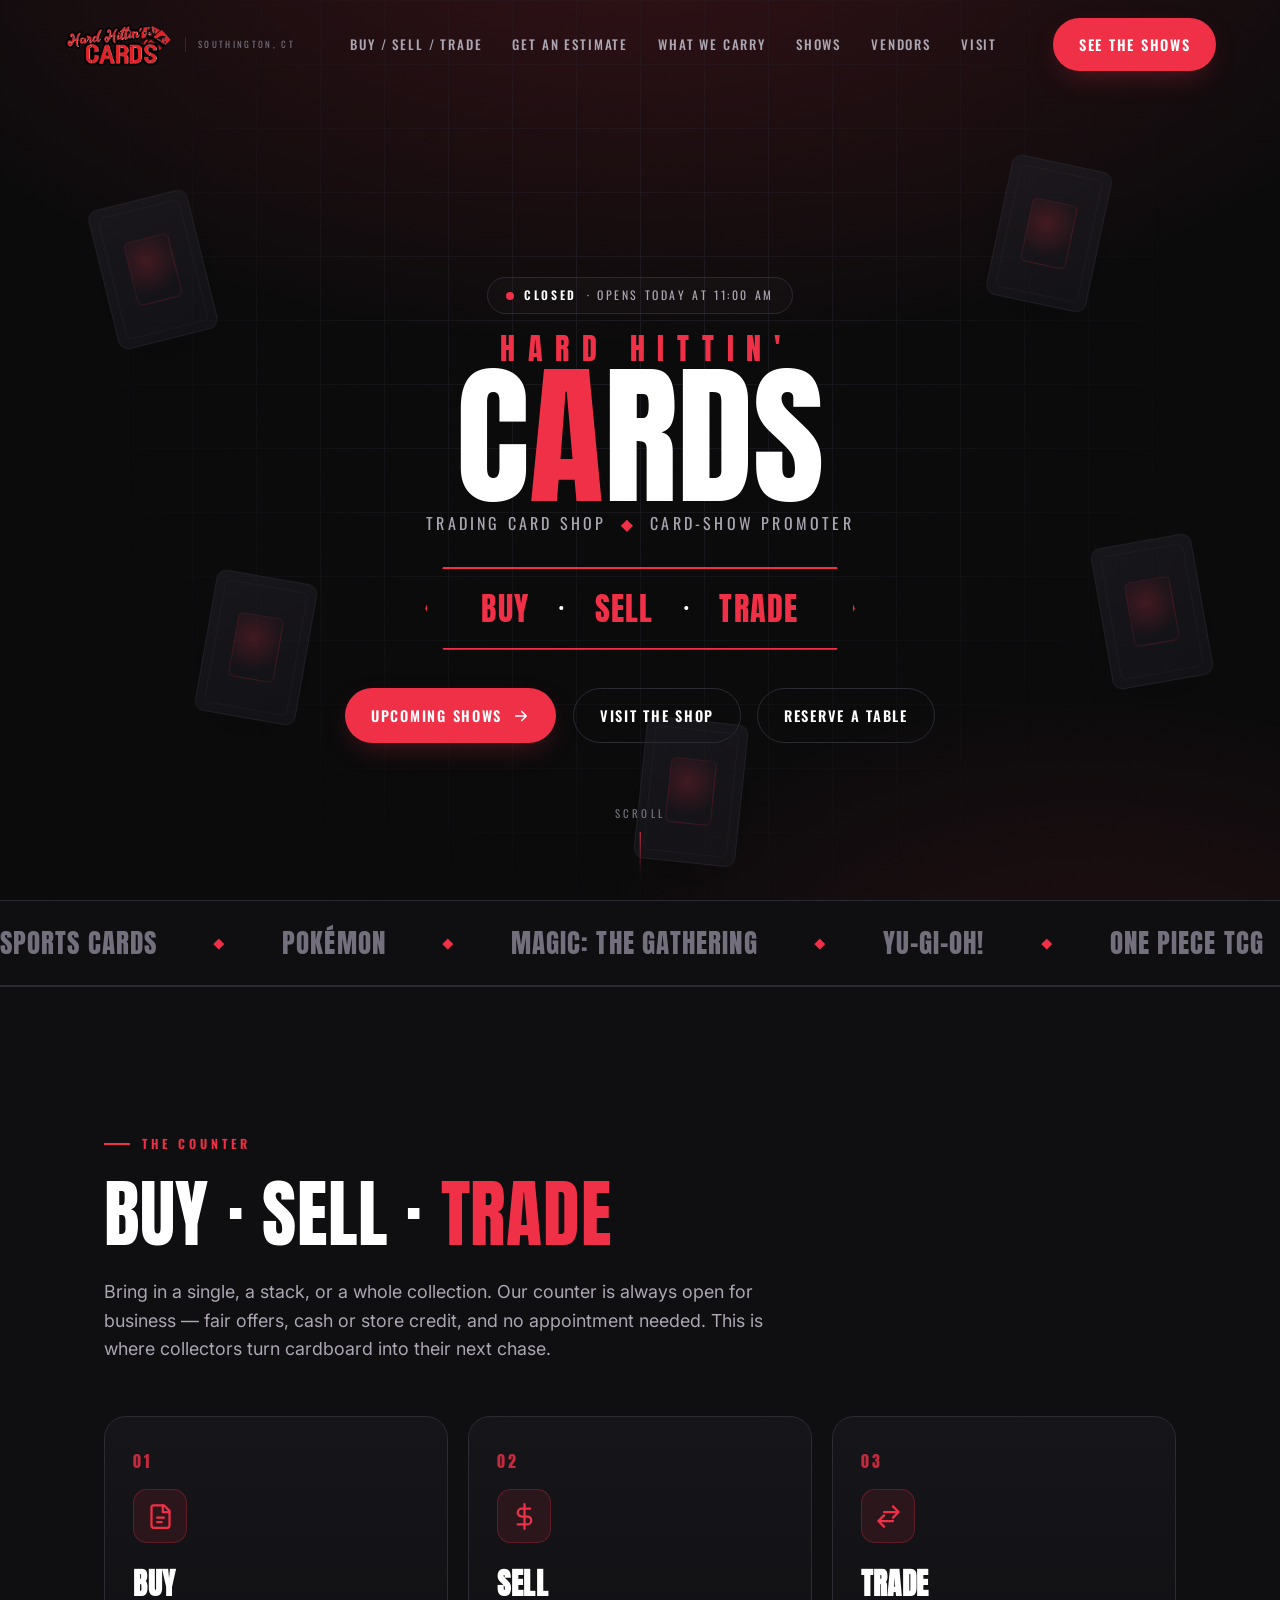
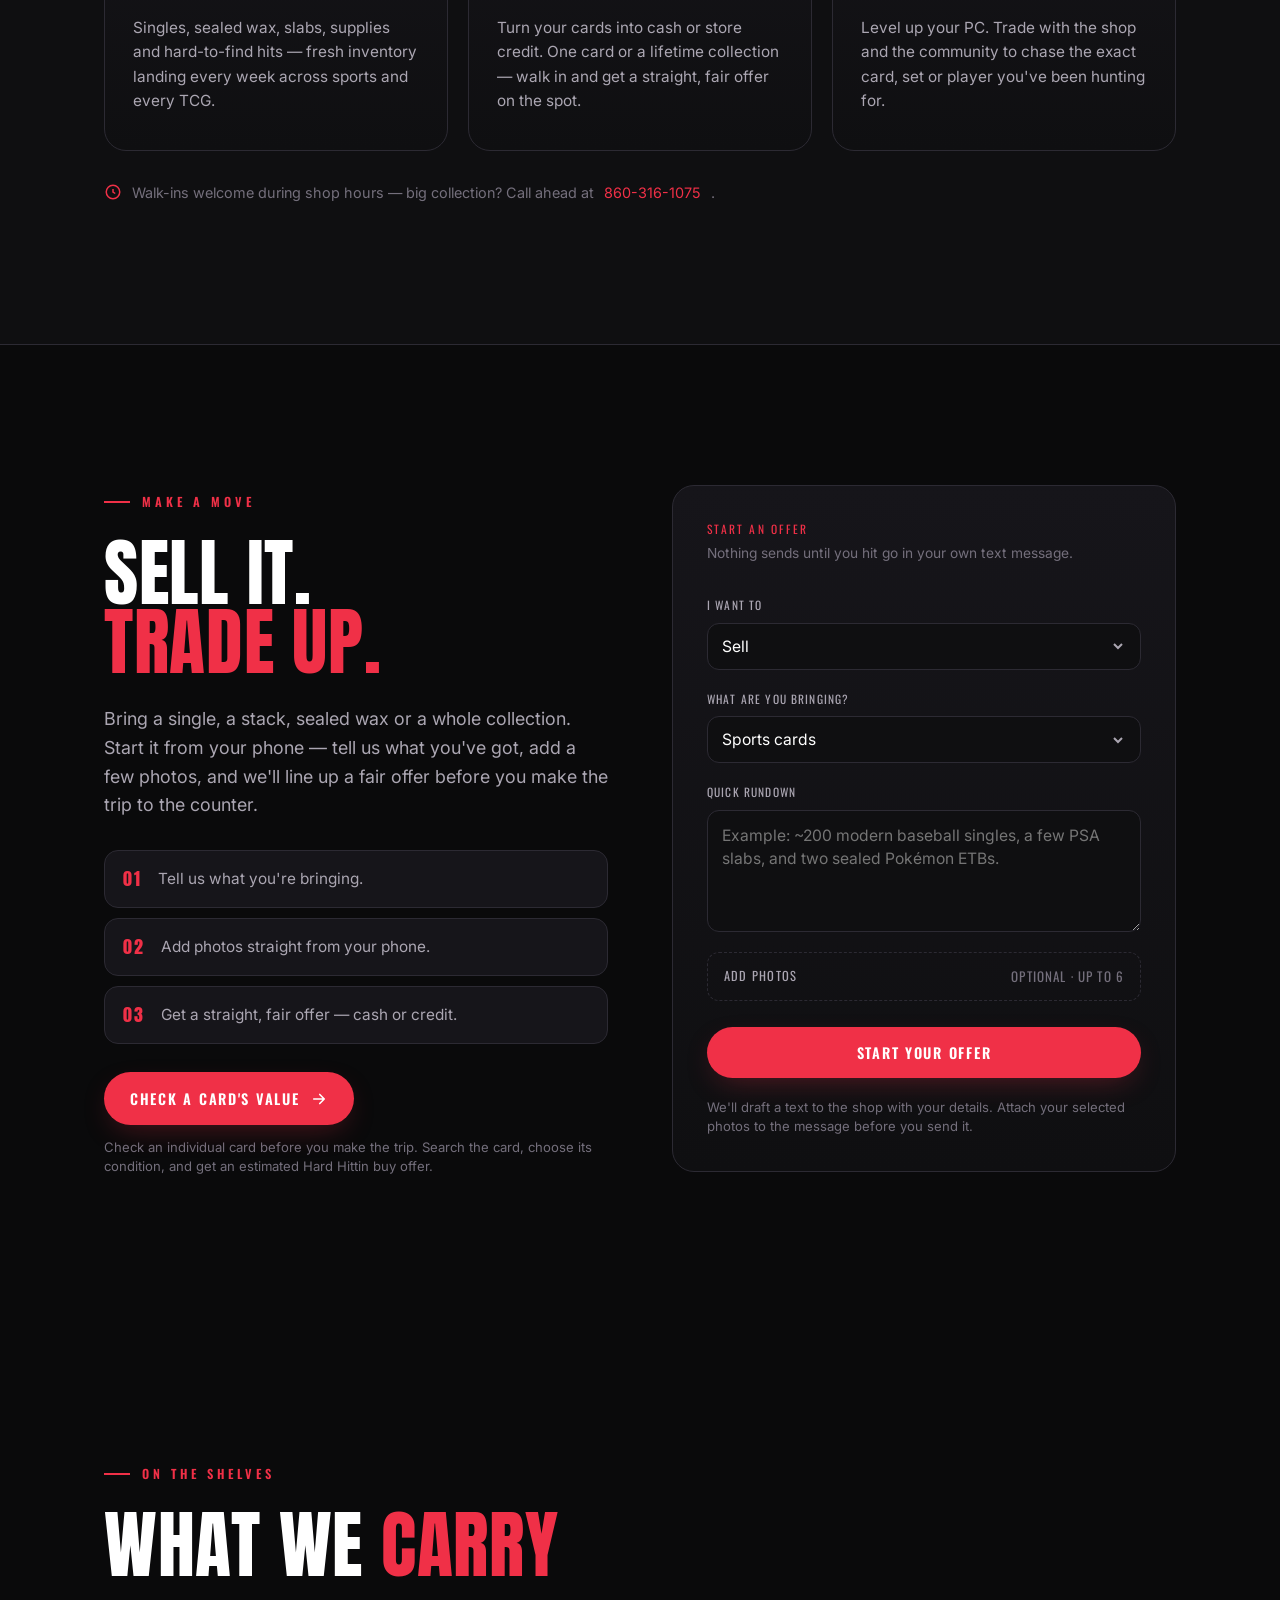
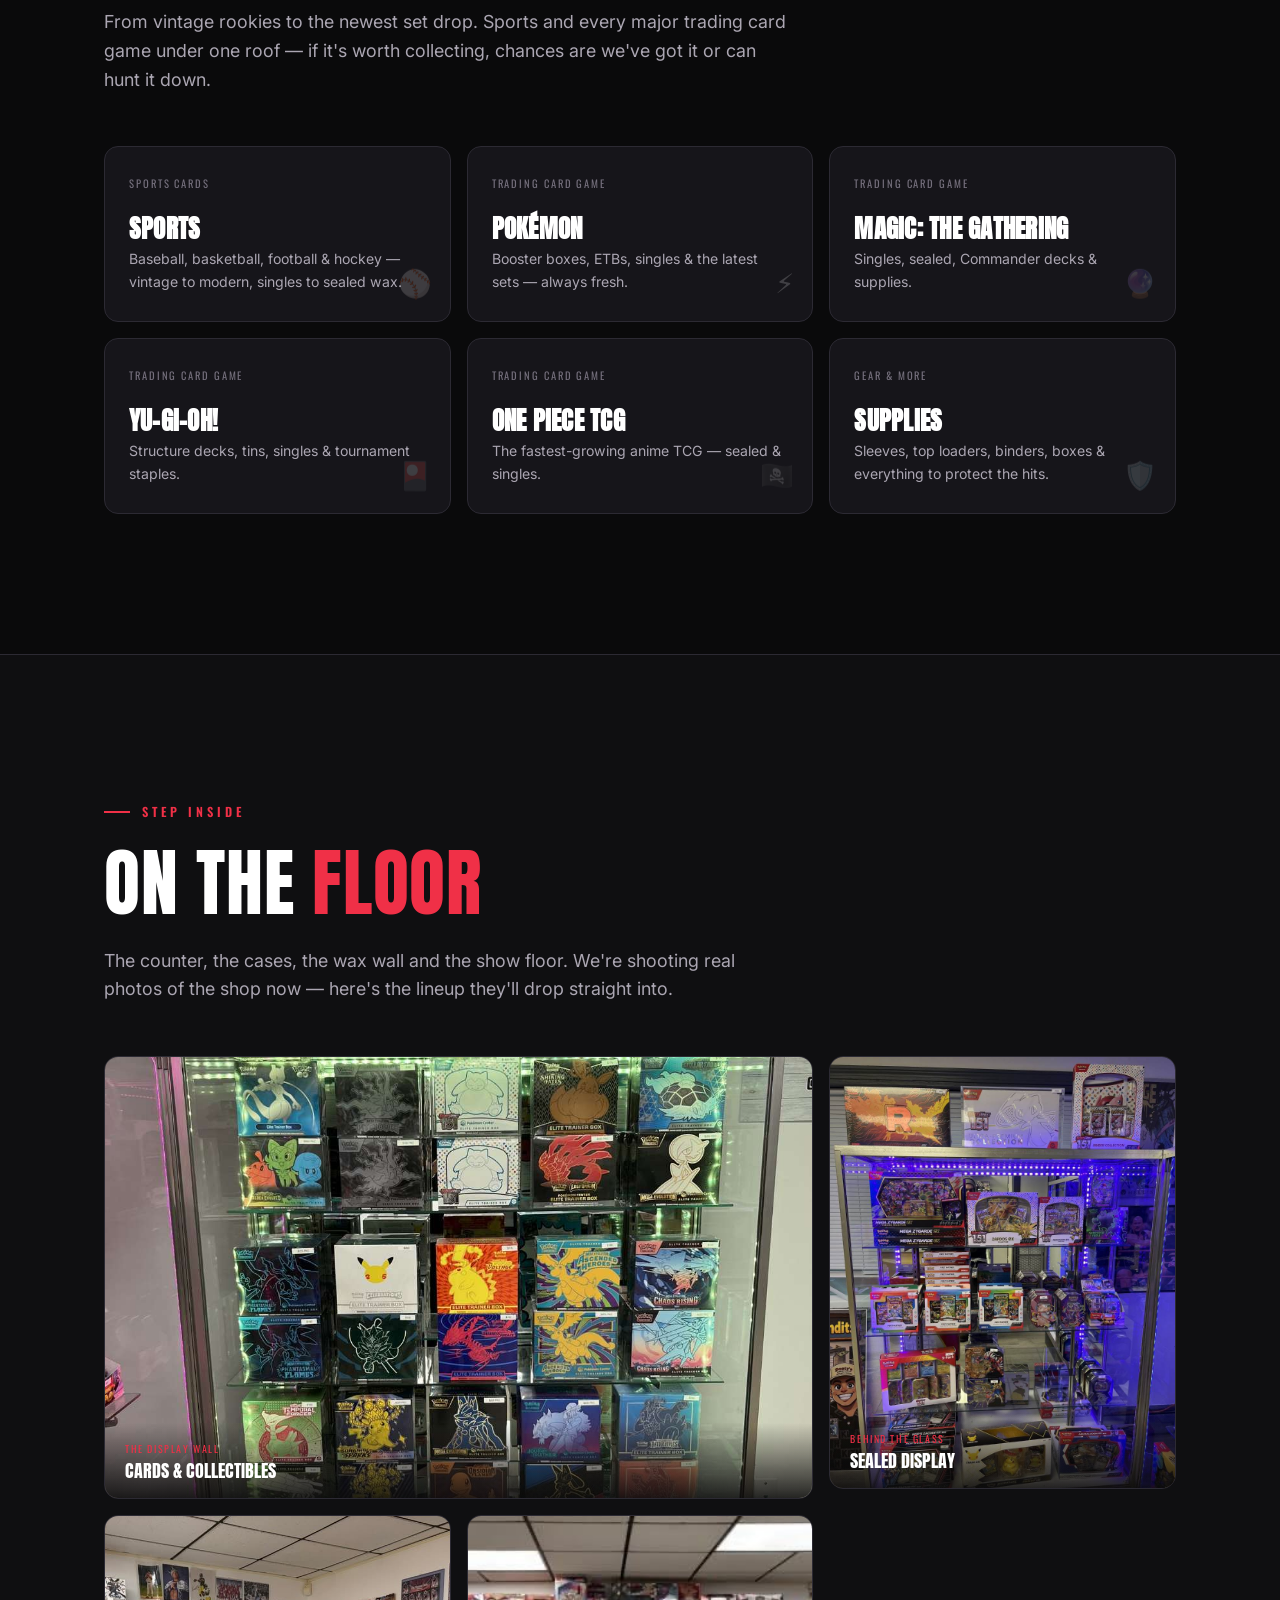
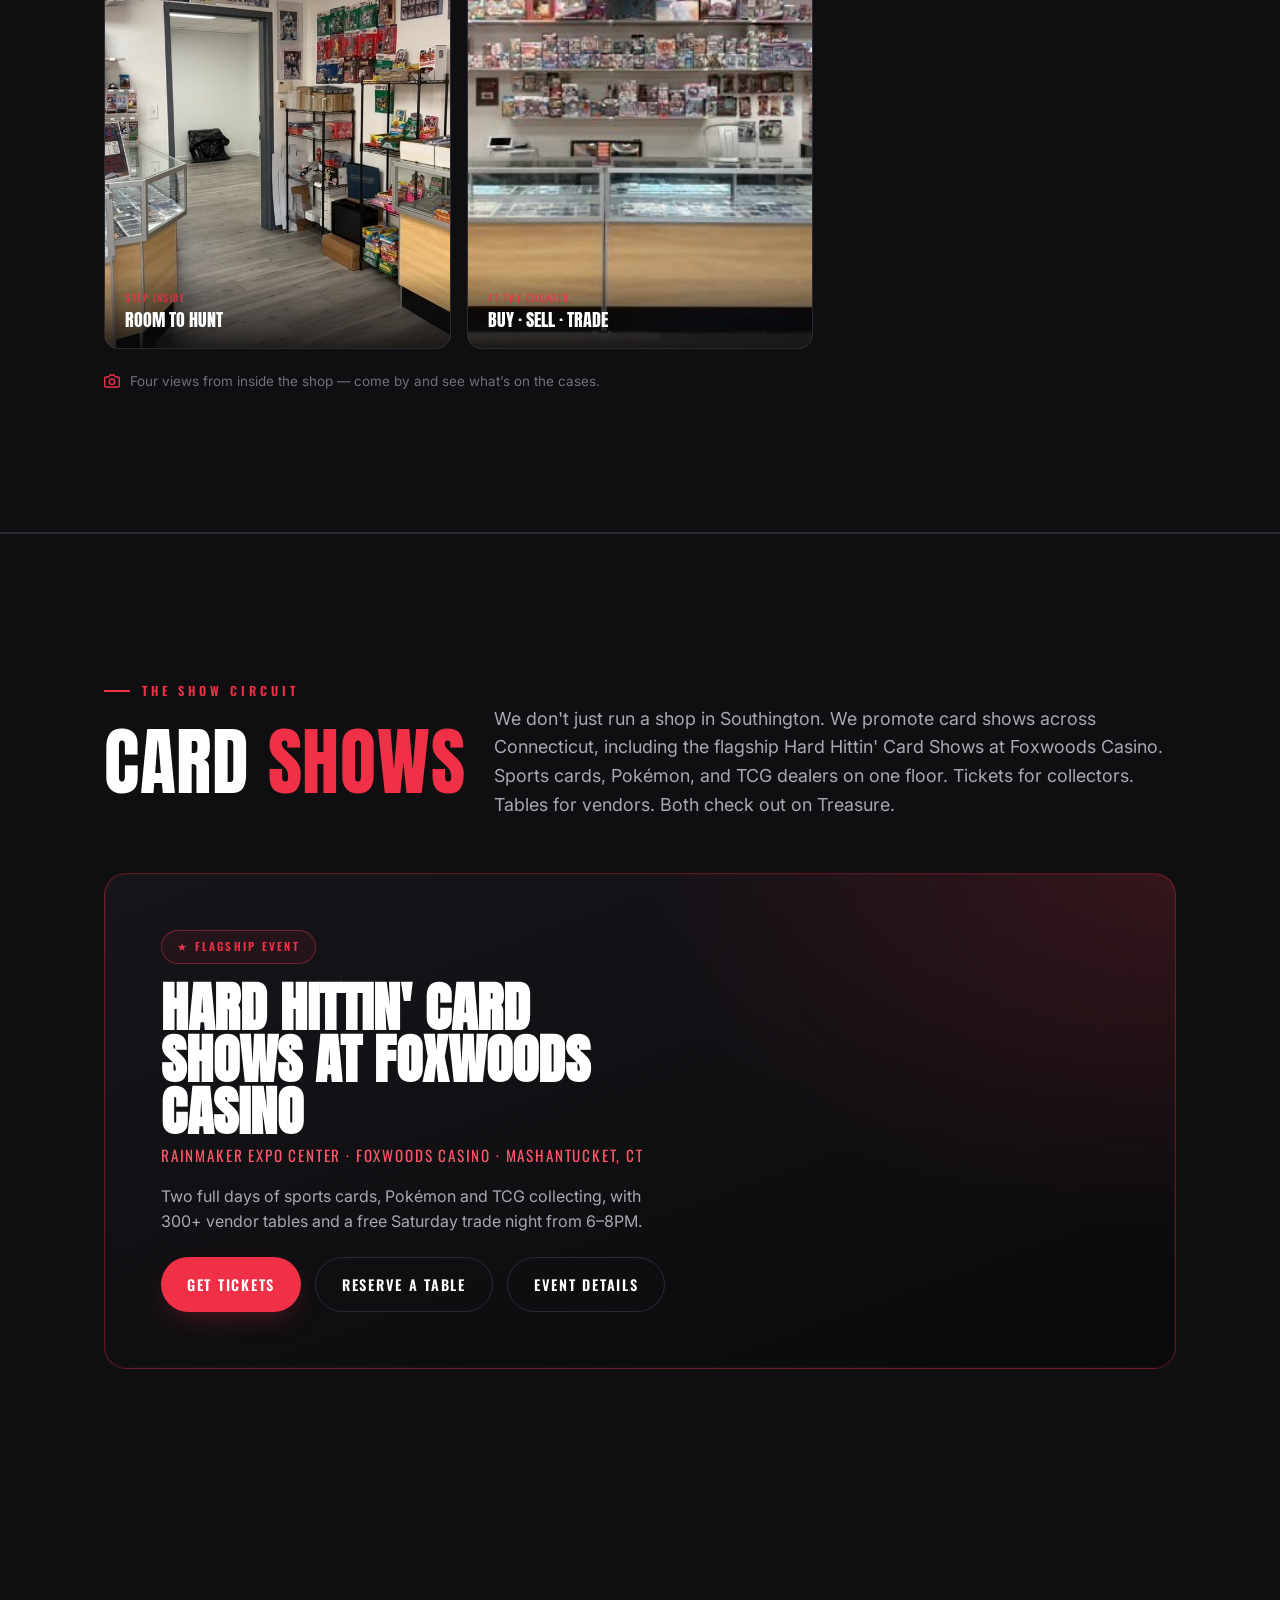
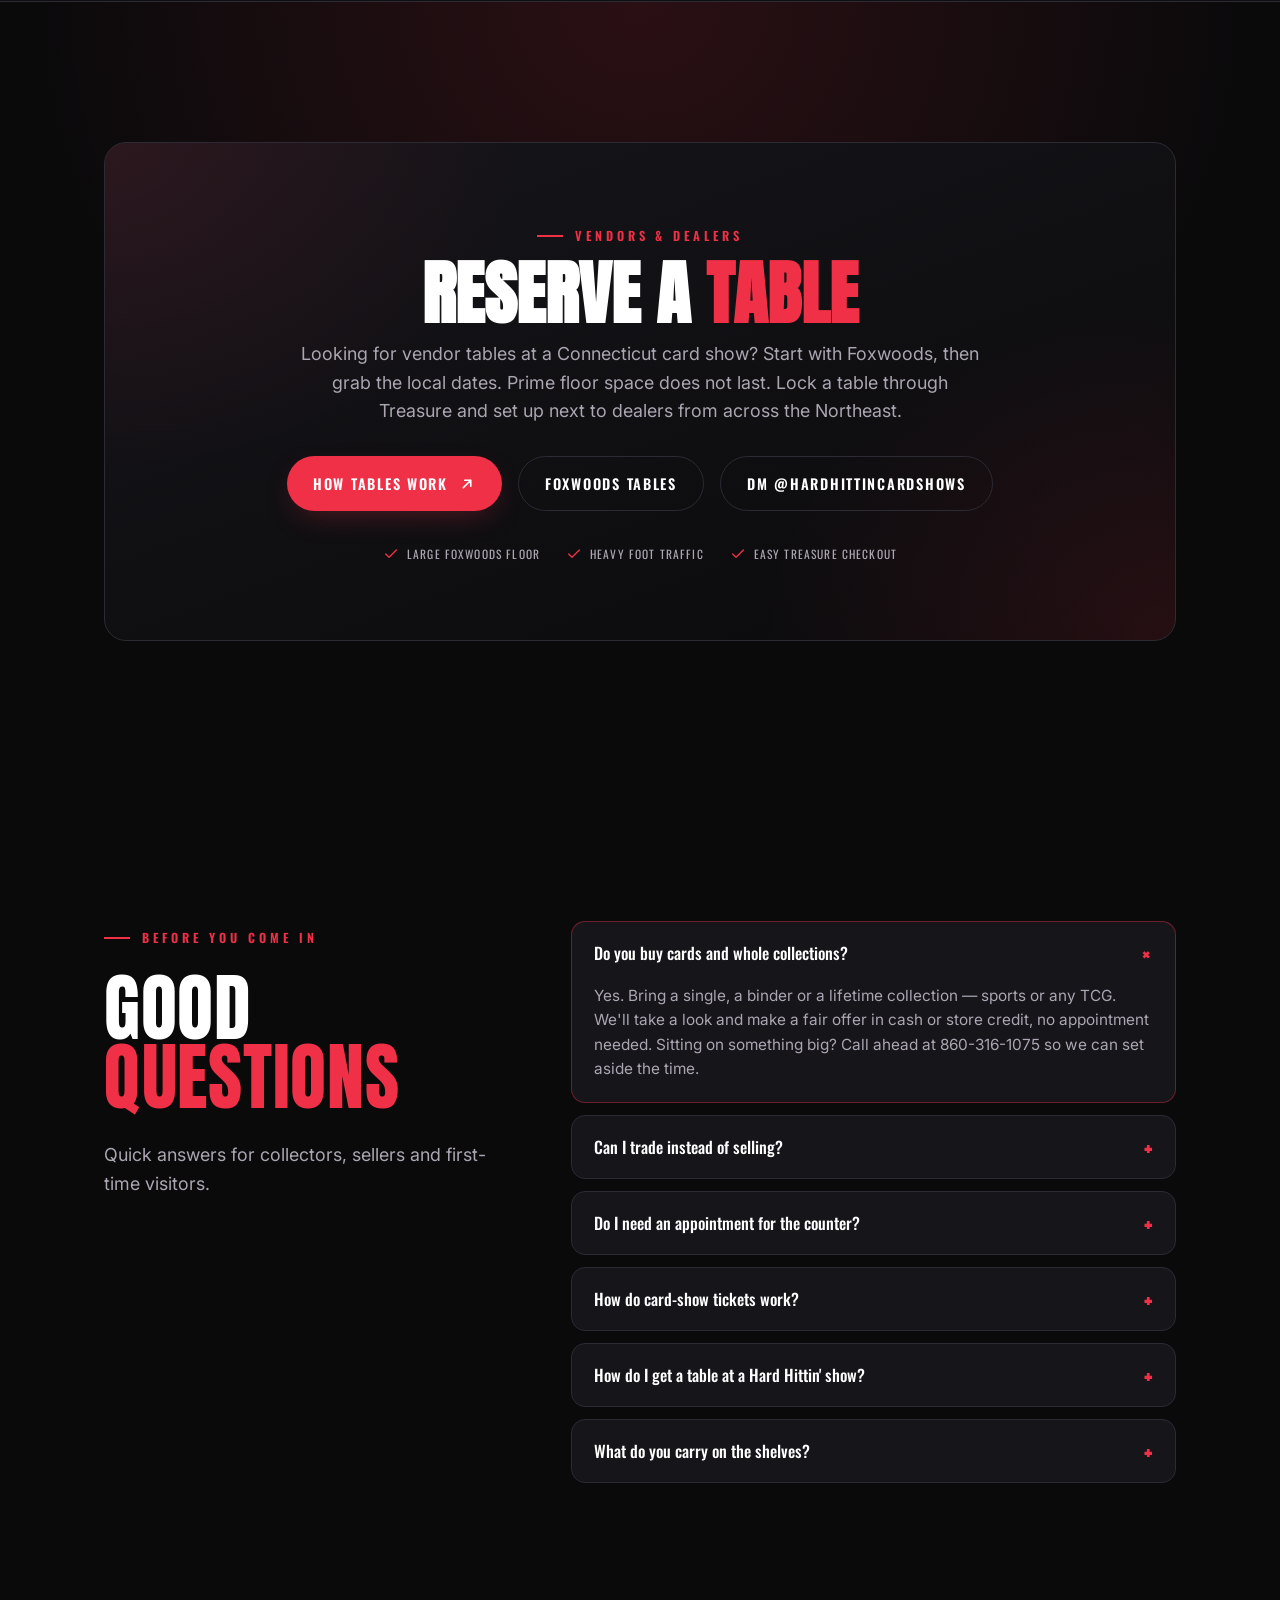
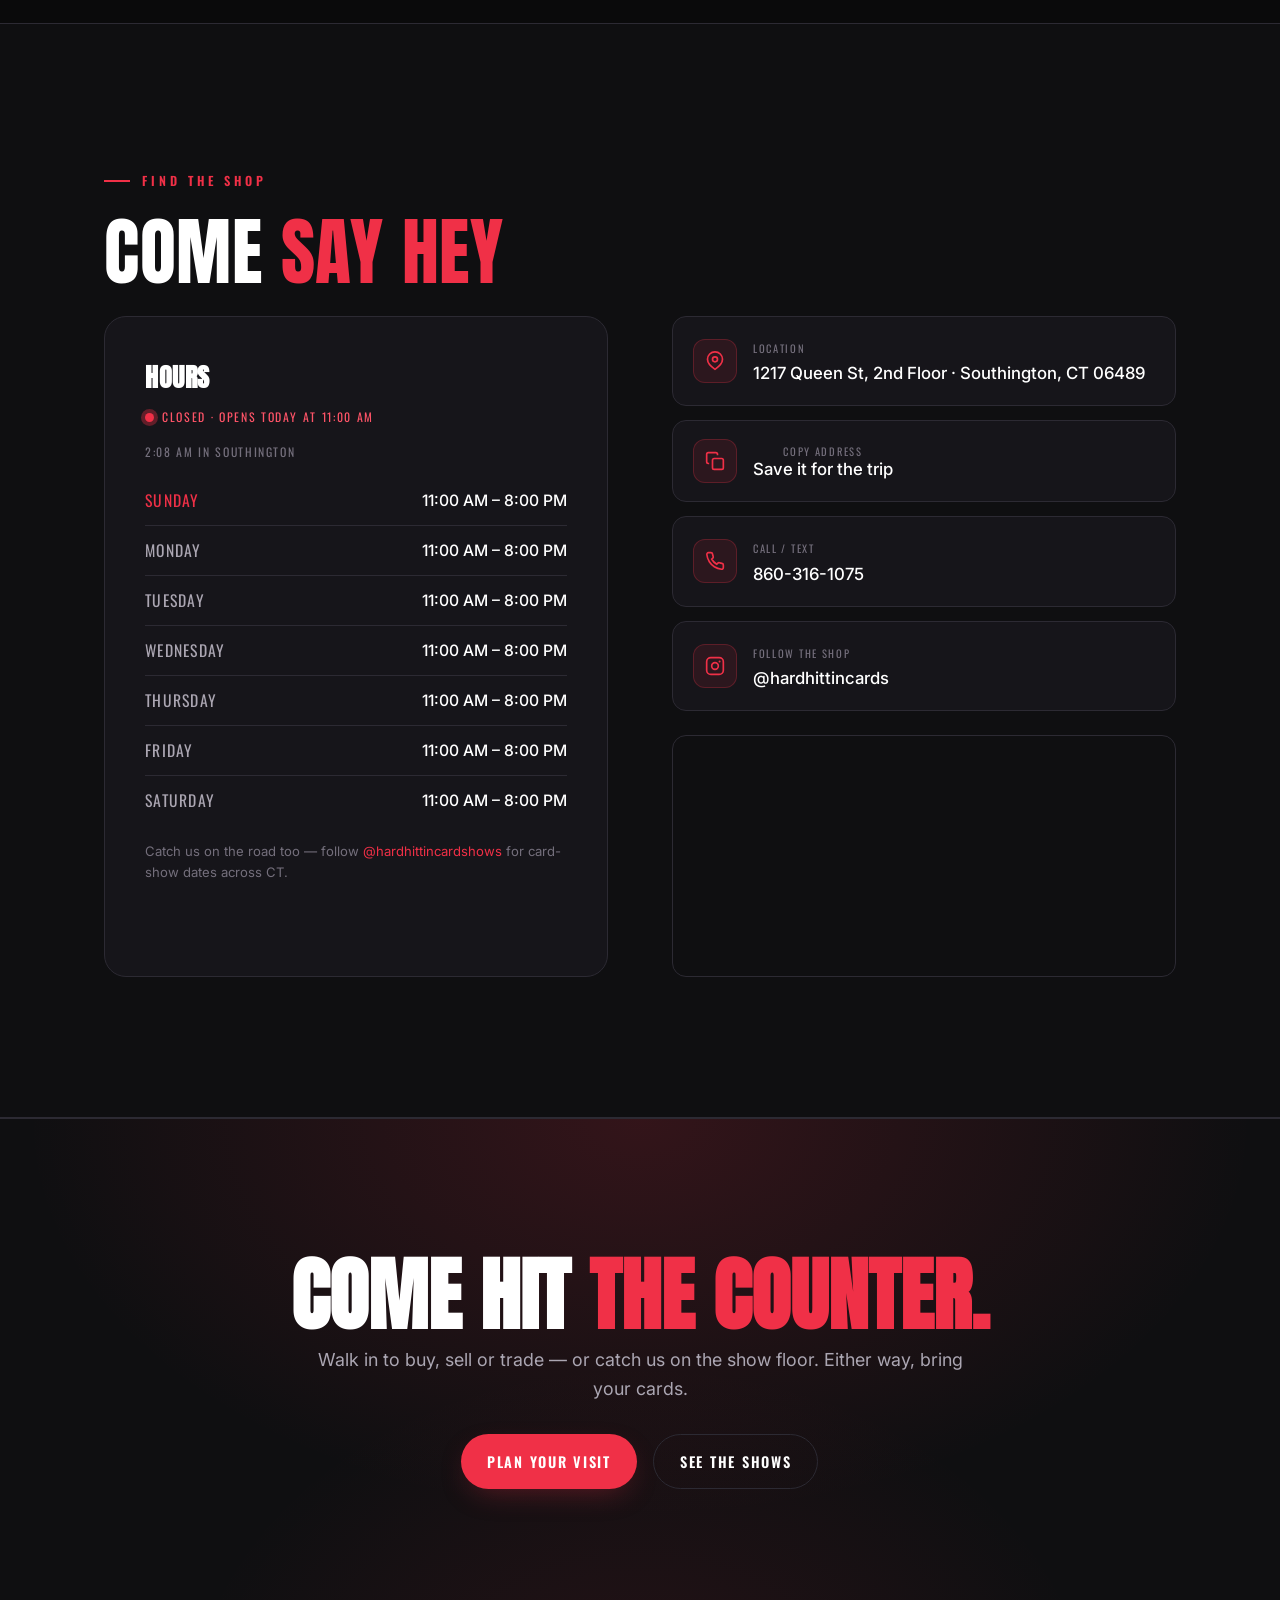
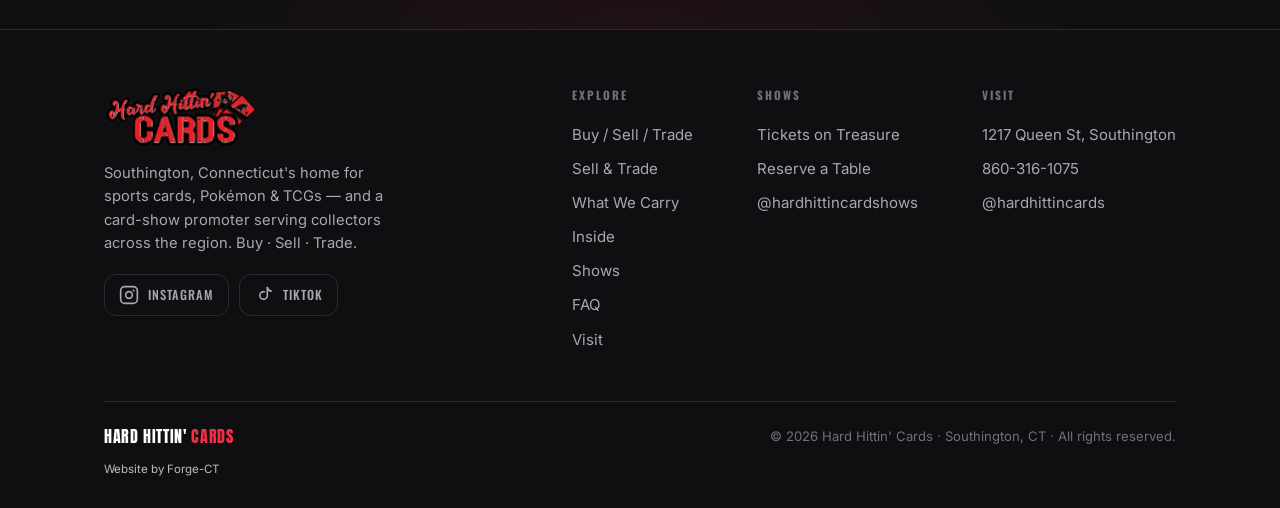
==== commit 9010a501: "Fix footer social buttons" ====
--- a/index.html
+++ b/index.html
@@ -510,15 +510,14 @@
             <img class="brand-logo" src="/assets/img/logo.png" width="188" height="76" alt="Hard Hittin' Cards shop logo" />
           </a>
           <p>Southington, Connecticut's home for sports cards, Pokémon &amp; TCGs — and a card-show promoter serving collectors across the region. Buy · Sell · Trade.</p>
-          <div class="footer-socials">
-            <a href="https://www.instagram.com/hardhittincards/" target="_blank" rel="noopener" aria-label="Shop Instagram @hardhittincards">
-              <svg viewBox="0 0 24 24" fill="none" stroke="currentColor" stroke-width="2"><rect x="2" y="2" width="20" height="20" rx="5"/><circle cx="12" cy="12" r="4"/><circle cx="17.5" cy="6.5" r="1.2" fill="currentColor" stroke="none"/></svg>
-            </a>
-            <a href="https://www.instagram.com/hardhittincardshows/" target="_blank" rel="noopener" aria-label="Shows Instagram @hardhittincardshows">
-              <svg viewBox="0 0 24 24" fill="none" stroke="currentColor" stroke-width="2"><rect x="2" y="2" width="20" height="20" rx="5"/><circle cx="12" cy="12" r="4"/><circle cx="17.5" cy="6.5" r="1.2" fill="currentColor" stroke="none"/></svg>
+          <div class="footer-socials" aria-label="Social links">
+            <a href="https://www.instagram.com/hardhittincards/" target="_blank" rel="noopener" aria-label="Instagram @hardhittincards">
+              <svg viewBox="0 0 24 24" fill="none" stroke="currentColor" stroke-width="2" aria-hidden="true"><rect x="2" y="2" width="20" height="20" rx="5"/><circle cx="12" cy="12" r="4"/><circle cx="17.5" cy="6.5" r="1.2" fill="currentColor" stroke="none"/></svg>
+              <span>Instagram</span>
             </a>
             <a href="https://www.tiktok.com/@hardhittincards" target="_blank" rel="noopener" aria-label="TikTok @hardhittincards">
-              <svg viewBox="0 0 24 24" fill="none" stroke="currentColor" stroke-width="2" stroke-linecap="round" stroke-linejoin="round"><path d="M16 3v9.5a4.5 4.5 0 1 1-4.5-4.5c.34 0 .67.04 1 .11"/><path d="M16 3c.5 2.5 2 4 4.5 4.3"/></svg>
+              <svg viewBox="0 0 24 24" fill="none" stroke="currentColor" stroke-width="2" stroke-linecap="round" stroke-linejoin="round" aria-hidden="true"><path d="M16 3v9.5a4.5 4.5 0 1 1-4.5-4.5c.34 0 .67.04 1 .11"/><path d="M16 3c.5 2.5 2 4 4.5 4.3"/></svg>
+              <span>TikTok</span>
             </a>
           </div>
         </div>
--- a/assets/css/styles.css
+++ b/assets/css/styles.css
@@ -460,10 +460,12 @@
 .footer-top { display: flex; justify-content: space-between; gap: 40px; flex-wrap: wrap; }
 .footer .brand .brand-logo { height: 62px; width: auto; }
 .footer-brand p { color: var(--muted); margin-top: 14px; max-width: 34ch; font-size: .92rem; }
-.footer-socials { display: flex; gap: 12px; margin-top: 18px; }
-.footer-socials a { width: 42px; height: 42px; border-radius: 12px; display: grid; place-items: center; border: 1px solid var(--line); color: var(--muted); transition: color .3s ease, border-color .3s ease, transform .3s ease; }
-.footer-socials a:hover { color: var(--red); border-color: var(--red); transform: translateY(-3px); }
-.footer-socials svg { width: 20px; height: 20px; }
+.footer-socials { display: flex; flex-wrap: wrap; gap: 10px; margin-top: 18px; }
+.footer-socials a { min-height: 42px; display: inline-flex; align-items: center; gap: 9px; padding: 0 14px; border-radius: 12px; border: 1px solid var(--line); color: var(--muted); white-space: nowrap; text-decoration: none; transition: color .3s ease, border-color .3s ease, background-color .3s ease, transform .3s ease; }
+.footer-socials a:hover { color: var(--red); border-color: var(--red); background: rgba(240,48,71,.06); transform: translateY(-3px); }
+.footer-socials a:focus-visible { outline: 2px solid var(--red); outline-offset: 3px; }
+.footer-socials svg { width: 20px; height: 20px; flex: 0 0 20px; }
+.footer-socials span { font: 500 .78rem var(--ff-head); letter-spacing: .08em; text-transform: uppercase; }
 .footer-cols { display: flex; gap: clamp(30px, 6vw, 64px); flex-wrap: wrap; }
 .footer-col h5 { font-family: var(--ff-head); text-transform: uppercase; letter-spacing: .18em; font-size: .72rem; color: var(--muted-2); margin-bottom: 14px; }
 .footer-col a, .footer-col li { display: block; color: var(--muted); padding: 5px 0; font-size: .94rem; transition: color .25s ease; }
